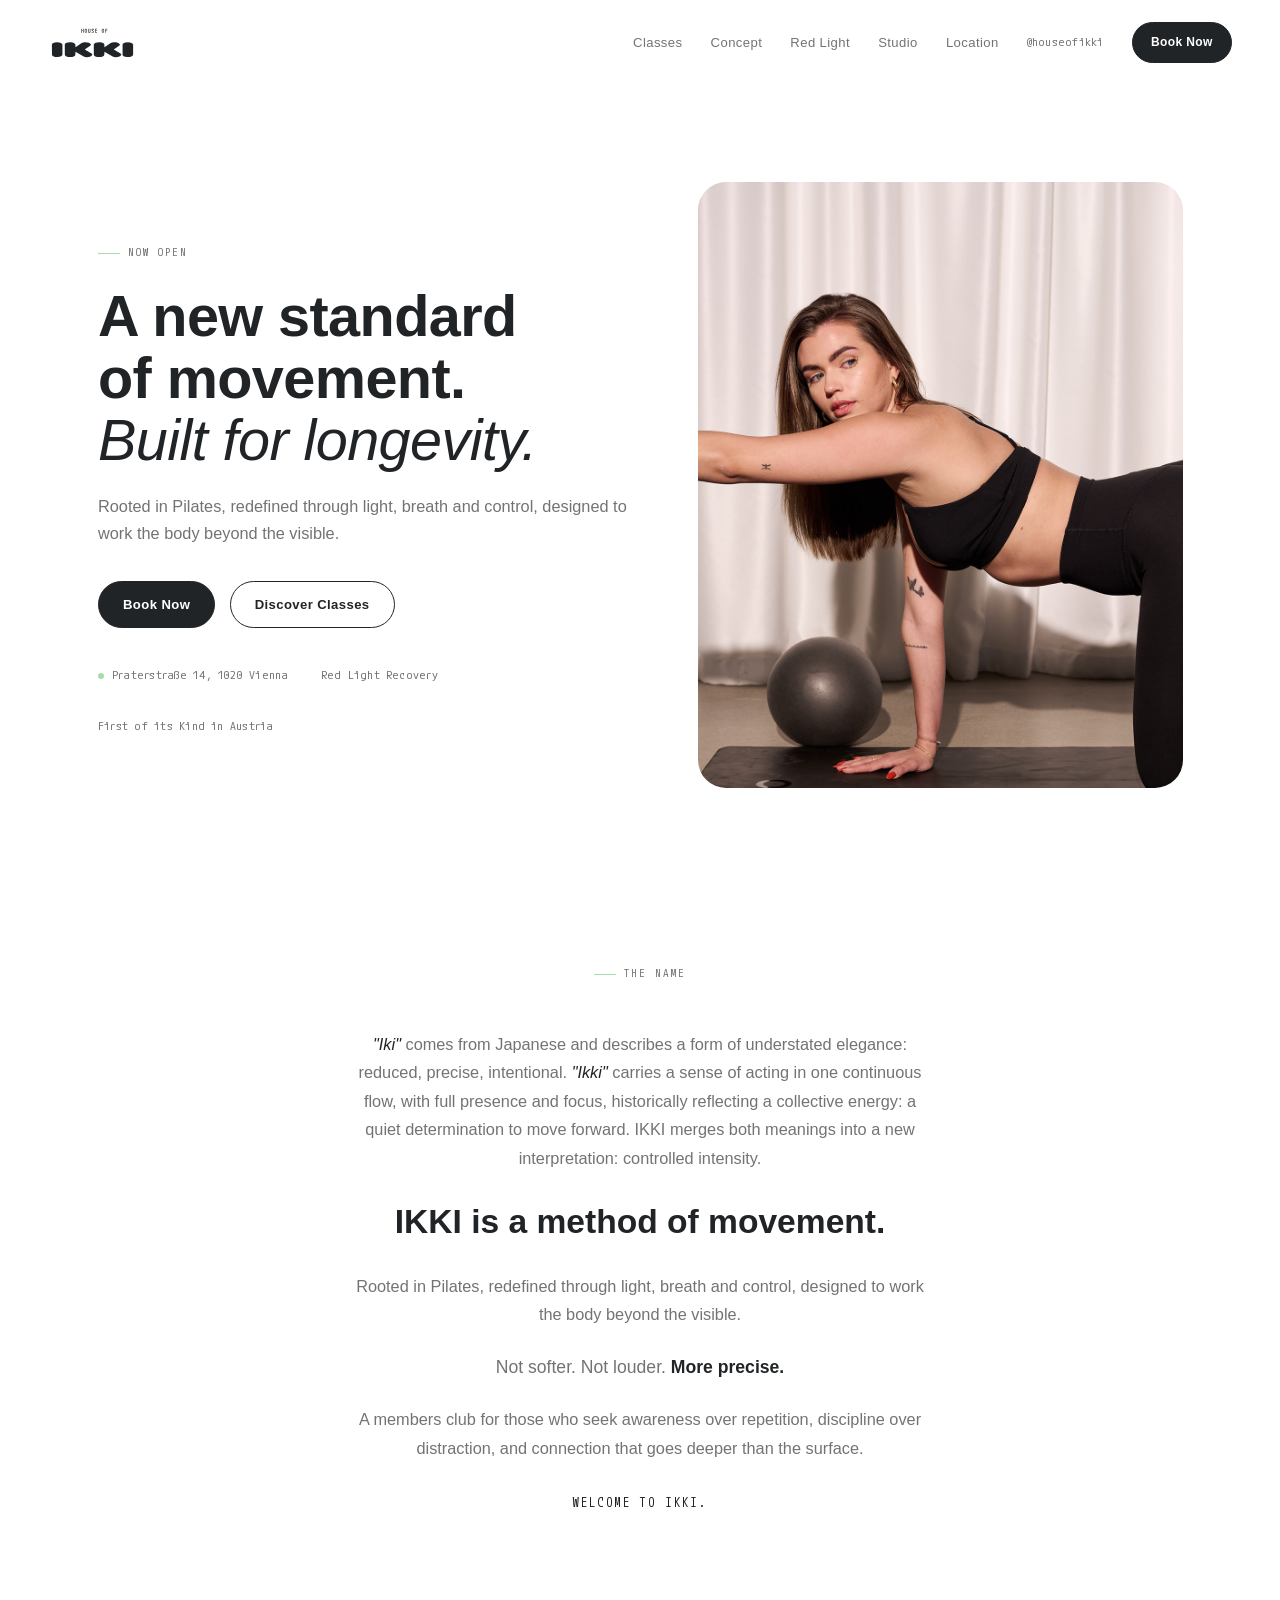
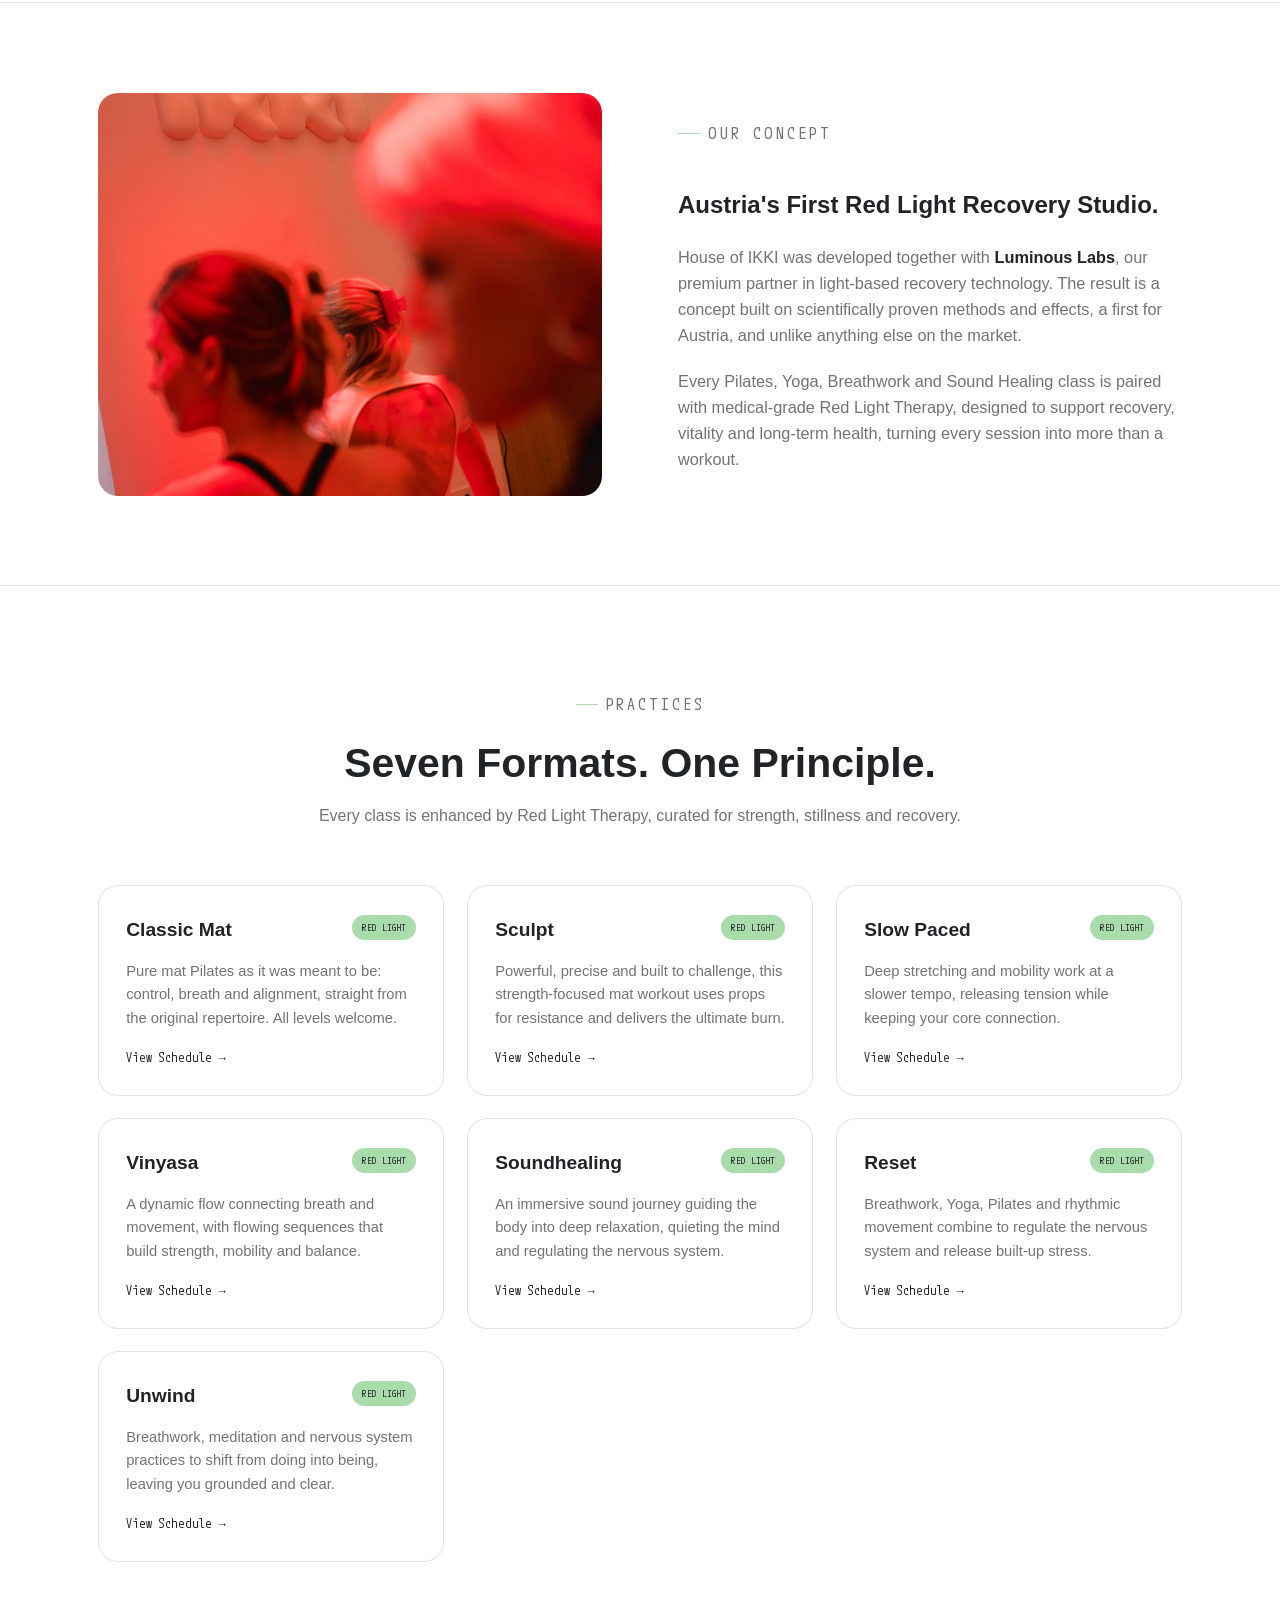
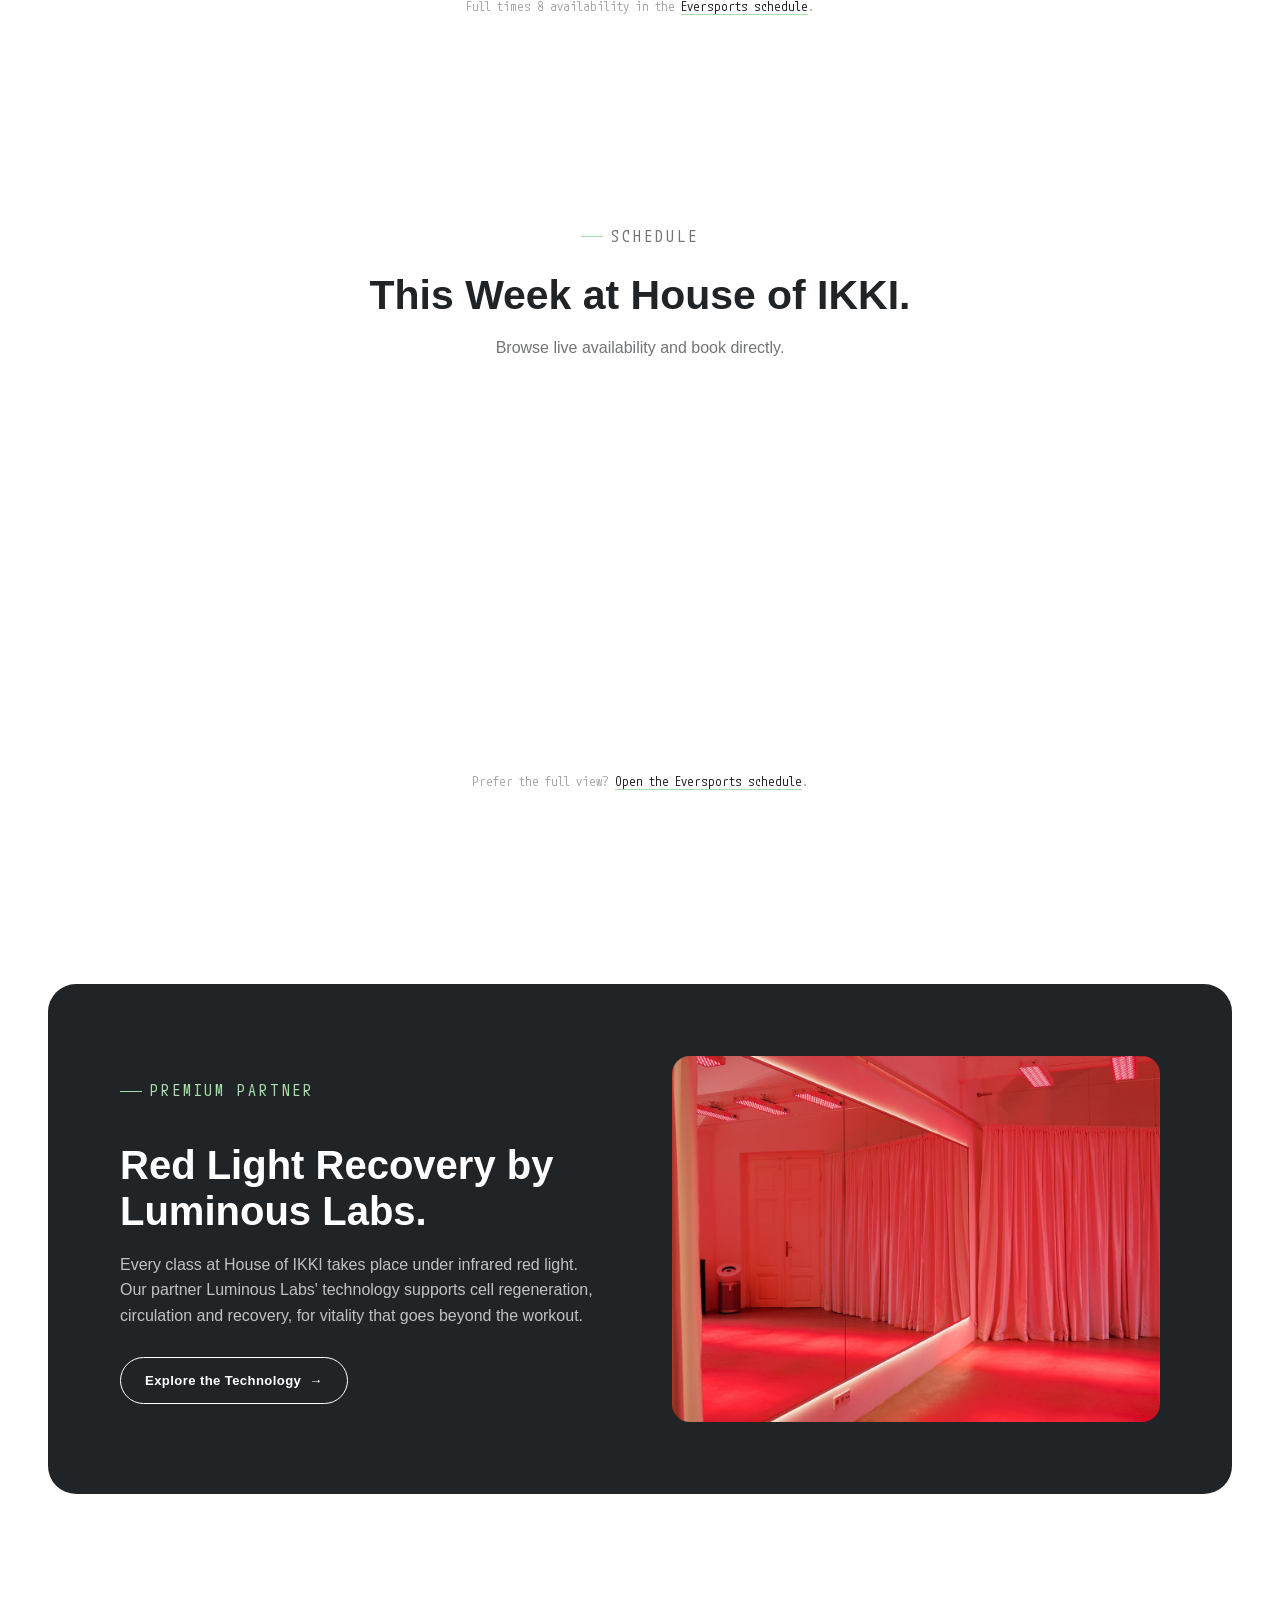
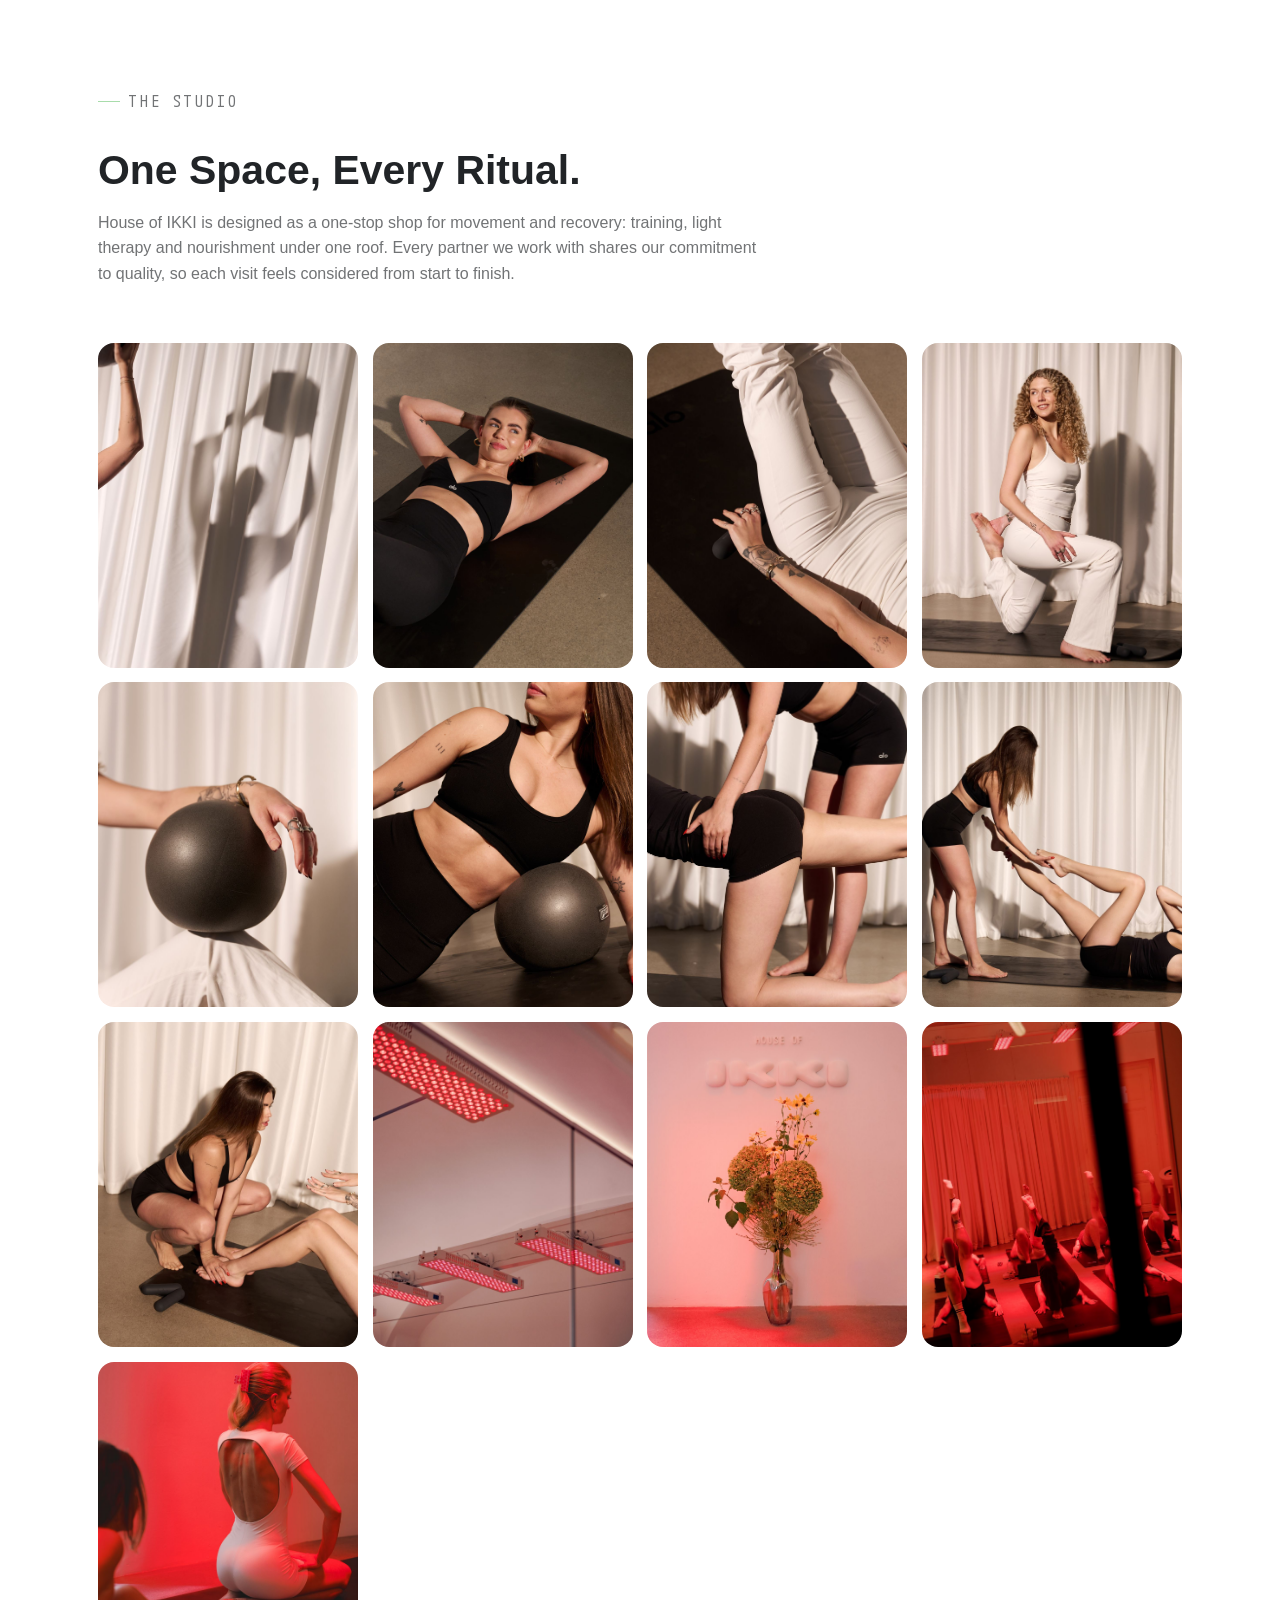
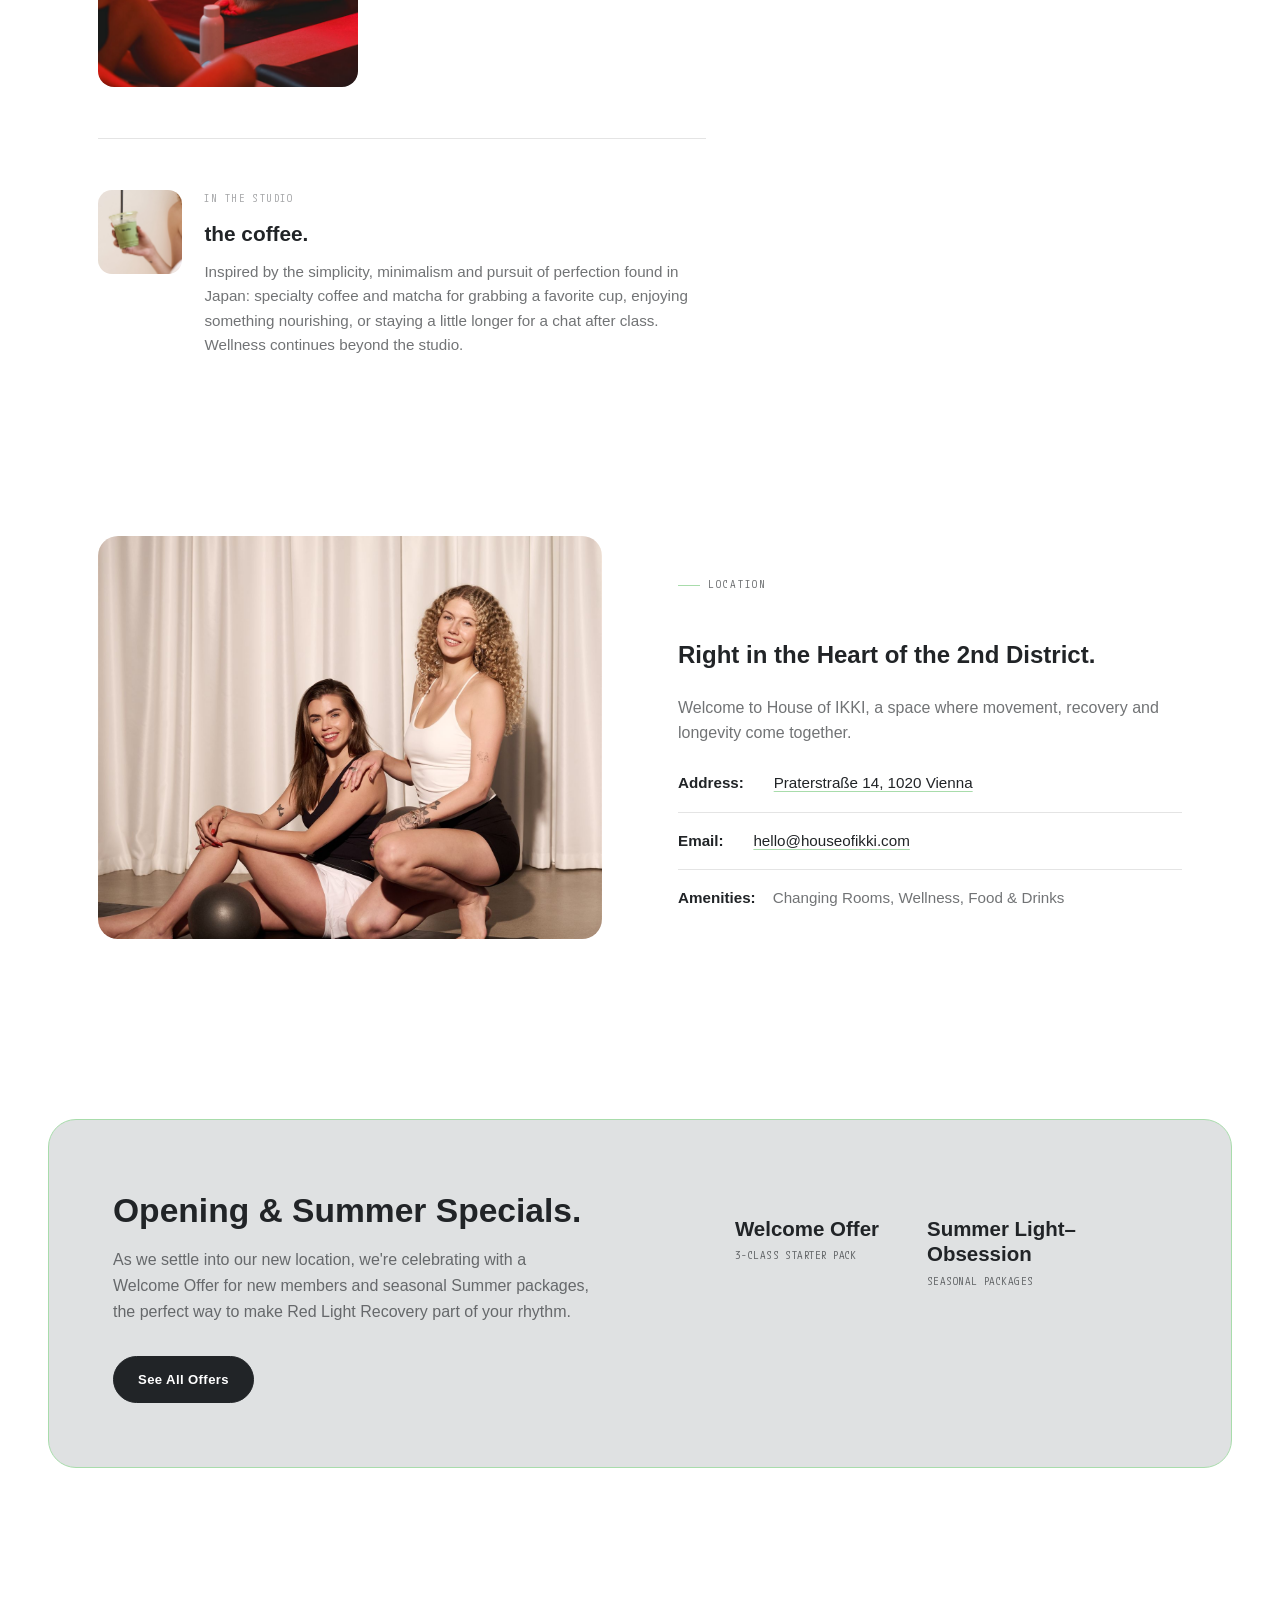
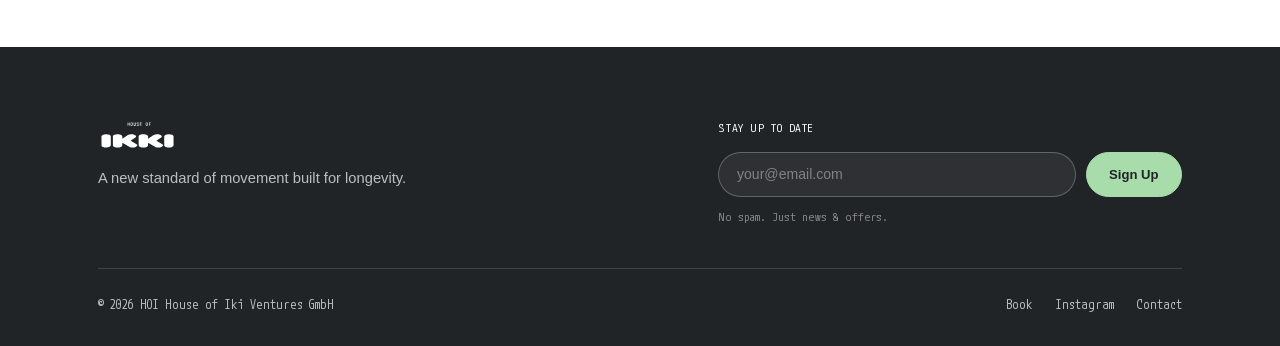
==== index.html @ eb8cd553 "Remove duplicate red light panel photo from Studio gallery Two ceiling shots (gallery-10/11) were ne" ====
<!DOCTYPE html>
<html lang="en">
<head>
  <meta charset="UTF-8" />
  <meta name="viewport" content="width=device-width, initial-scale=1.0" />
  <title>House of IKKI: Pilates, Yoga &amp; Red Light Recovery in Vienna</title>
  <link rel="icon" type="image/x-icon" href="favicon.ico" />
  <meta name="description" content="House of IKKI is Austria's first Red Light Recovery studio. Pilates, Yoga, Sound Healing and Breathwork, paired with Luminous Labs light therapy. Praterstraße 14, 1020 Vienna." />
  <meta property="og:title" content="House of IKKI" />
  <meta property="og:description" content="Pilates, Yoga &amp; Red Light Recovery in Praterstraße 14, 1020 Vienna." />
  <meta property="og:url" content="https://houseofikki.com" />

  <link rel="preconnect" href="https://fonts.googleapis.com" />
  <link rel="preconnect" href="https://fonts.gstatic.com" crossorigin />
  <link href="https://fonts.googleapis.com/css2?family=M+PLUS+1+Code:wght@400;500;600&display=swap" rel="stylesheet" />
  <link href="https://fonts.cdnfonts.com/css/aileron" rel="stylesheet" />

  <link rel="stylesheet" href="styles.css" />
  <script type="module" src="https://widget-static.eversports.io/loader.js" async defer></script>
</head>
<body>

  <header id="siteHeader">
    <a class="logo-block" href="#" aria-label="House of IKKI Home">
      <img src="img/logo-black.svg" alt="House of IKKI" class="logo-img" />
    </a>

    <nav class="main-nav">
      <div class="nav-links">
        <a href="#classes">Classes</a>
        <a href="#concept">Concept</a>
        <a href="#redlight">Red Light</a>
        <a href="#studio">Studio</a>
        <a href="#location">Location</a>
      </div>
      <a class="header-instagram" href="https://www.instagram.com/houseofikki?igsh=MXQ0MG1qejBoOW1pYQ==" target="_blank" rel="noopener noreferrer" aria-label="House of IKKI on Instagram">@houseofikki</a>
      <a class="btn btn-solid btn-sm" href="https://www.eversports.at/s/house-of-ikki" target="_blank" rel="noopener noreferrer">Book Now</a>
    </nav>

    <button class="nav-toggle" id="navToggle" aria-label="Open menu">
      <span></span><span></span><span></span>
    </button>
  </header>

  <main>

    <!-- ─── Hero ───────────────────────────────────────────── -->
    <section class="hero">
      <div class="hero-copy reveal">
        <p class="eyebrow">Now Open</p>
        <h1>A new standard<br />of movement.<br /><em>Built for longevity.</em></h1>
        <p class="hero-sub">
          Rooted in Pilates, redefined through light, breath and control,
          designed to work the body beyond the visible.
        </p>
        <div class="hero-ctas">
          <a class="btn btn-solid" href="https://www.eversports.at/s/house-of-ikki" target="_blank" rel="noopener noreferrer">Book Now</a>
          <a class="btn btn-outline" href="#classes">Discover Classes</a>
        </div>
        <div class="hero-meta">
          <div class="hero-meta-item">
            <span class="location-dot"></span>
            <a href="https://www.google.com/maps/dir/?api=1&destination=48.2132873535,16.3819255829" target="_blank" rel="noopener noreferrer">Praterstraße 14, 1020 Vienna</a>
          </div>
          <div class="hero-meta-item">Red Light Recovery</div>
          <div class="hero-meta-item">First of its Kind in Austria</div>
        </div>
      </div>
      <div class="hero-visual reveal">
        <img class="photo" src="img/studio/hero.jpg" alt="A member in a plank position with a Pilates ball at House of IKKI" loading="eager" />
      </div>
    </section>

    <!-- ─── Manifesto: The Name / Brand Statement ───────────── -->
    <section id="manifesto">
      <div class="wrap manifesto reveal">
        <p class="eyebrow" style="justify-content:center;display:flex;">The Name</p>
        <p class="manifesto-name">
          <em>"Iki"</em> comes from Japanese and describes a form of understated
          elegance: reduced, precise, intentional. <em>"Ikki"</em> carries a
          sense of acting in one continuous flow, with full presence and
          focus, historically reflecting a collective energy: a quiet
          determination to move forward. IKKI merges both meanings into a new
          interpretation: controlled intensity.
        </p>
        <p class="manifesto-statement">IKKI is a method of movement.</p>
        <p class="manifesto-name">
          Rooted in Pilates, redefined through light, breath and control,
          designed to work the body beyond the visible.
        </p>
        <p class="manifesto-line">Not softer. Not louder. <strong>More precise.</strong></p>
        <p class="manifesto-name">
          A members club for those who seek awareness over repetition,
          discipline over distraction, and connection that goes deeper than
          the surface.
        </p>
        <p class="manifesto-welcome">Welcome to IKKI.</p>
      </div>
    </section>

    <!-- ─── Concept: Luminous Labs Collaboration ────────────── -->
    <section class="about" id="concept">
      <div class="wrap about-grid">
        <div class="about-visual reveal">
          <img class="photo" src="img/studio/concept.jpg" alt="Members moving through the studio under red light, with the House of IKKI wordmark on the wall" loading="lazy" />
        </div>
        <div class="about-copy reveal">
          <p class="eyebrow">Our Concept</p>
          <h2>Austria's First Red Light Recovery Studio.</h2>
          <p>
            House of IKKI was developed together with <strong>Luminous Labs</strong>,
            our premium partner in light-based recovery technology. The result is a
            concept built on scientifically proven methods and effects, a first
            for Austria, and unlike anything else on the market.
          </p>
          <p>
            Every Pilates, Yoga, Breathwork and Sound Healing class is paired with
            medical-grade Red Light Therapy, designed to support recovery, vitality
            and long-term health, turning every session into more than a workout.
          </p>
        </div>
      </div>
    </section>

    <!-- ─── Classes ─────────────────────────────────────────── -->
    <section id="classes">
      <div class="wrap">
        <div class="section-head center reveal">
          <p class="eyebrow" style="justify-content:center;display:flex;">Practices</p>
          <h2>Seven Formats. One Principle.</h2>
          <p>Every class is enhanced by Red Light Therapy, curated for strength, stillness and recovery.</p>
        </div>

        <div class="classes-grid reveal-stagger">
          <article class="class-card reveal" style="--i:0">
            <div class="class-card-top">
              <h3>Classic Mat</h3>
              <span class="class-tag">Red Light</span>
            </div>
            <p>Pure mat Pilates as it was meant to be: control, breath and alignment, straight from the original repertoire. All levels welcome.</p>
            <a class="class-card-link" href="https://www.eversports.at/scl/house-of-ikki" target="_blank" rel="noopener noreferrer">View Schedule <span class="arrow">→</span></a>
          </article>

          <article class="class-card reveal" style="--i:1">
            <div class="class-card-top">
              <h3>Sculpt</h3>
              <span class="class-tag">Red Light</span>
            </div>
            <p>Powerful, precise and built to challenge, this strength-focused mat workout uses props for resistance and delivers the ultimate burn.</p>
            <a class="class-card-link" href="https://www.eversports.at/scl/house-of-ikki" target="_blank" rel="noopener noreferrer">View Schedule <span class="arrow">→</span></a>
          </article>

          <article class="class-card reveal" style="--i:2">
            <div class="class-card-top">
              <h3>Slow Paced</h3>
              <span class="class-tag">Red Light</span>
            </div>
            <p>Deep stretching and mobility work at a slower tempo, releasing tension while keeping your core connection.</p>
            <a class="class-card-link" href="https://www.eversports.at/scl/house-of-ikki" target="_blank" rel="noopener noreferrer">View Schedule <span class="arrow">→</span></a>
          </article>

          <article class="class-card reveal" style="--i:3">
            <div class="class-card-top">
              <h3>Vinyasa</h3>
              <span class="class-tag">Red Light</span>
            </div>
            <p>A dynamic flow connecting breath and movement, with flowing sequences that build strength, mobility and balance.</p>
            <a class="class-card-link" href="https://www.eversports.at/scl/house-of-ikki" target="_blank" rel="noopener noreferrer">View Schedule <span class="arrow">→</span></a>
          </article>

          <article class="class-card reveal" style="--i:4">
            <div class="class-card-top">
              <h3>Soundhealing</h3>
              <span class="class-tag">Red Light</span>
            </div>
            <p>An immersive sound journey guiding the body into deep relaxation, quieting the mind and regulating the nervous system.</p>
            <a class="class-card-link" href="https://www.eversports.at/scl/house-of-ikki" target="_blank" rel="noopener noreferrer">View Schedule <span class="arrow">→</span></a>
          </article>

          <article class="class-card reveal" style="--i:5">
            <div class="class-card-top">
              <h3>Reset</h3>
              <span class="class-tag">Red Light</span>
            </div>
            <p>Breathwork, Yoga, Pilates and rhythmic movement combine to regulate the nervous system and release built-up stress.</p>
            <a class="class-card-link" href="https://www.eversports.at/scl/house-of-ikki" target="_blank" rel="noopener noreferrer">View Schedule <span class="arrow">→</span></a>
          </article>

          <article class="class-card reveal" style="--i:6">
            <div class="class-card-top">
              <h3>Unwind</h3>
              <span class="class-tag">Red Light</span>
            </div>
            <p>Breathwork, meditation and nervous system practices to shift from doing into being, leaving you grounded and clear.</p>
            <a class="class-card-link" href="https://www.eversports.at/scl/house-of-ikki" target="_blank" rel="noopener noreferrer">View Schedule <span class="arrow">→</span></a>
          </article>
        </div>

        <p class="classes-footnote reveal">Full times &amp; availability in the <a href="https://www.eversports.at/scl/house-of-ikki" target="_blank" rel="noopener noreferrer">Eversports schedule</a>.</p>
      </div>
    </section>

    <!-- ─── Live Schedule (Eversports Widget) ────────────────── -->
    <section id="schedule">
      <div class="wrap">
        <div class="section-head center reveal">
          <p class="eyebrow" style="justify-content:center;display:flex;">Schedule</p>
          <h2>This Week at House of IKKI.</h2>
          <p>Browse live availability and book directly.</p>
        </div>

        <div class="schedule-widget reveal">
          <div data-eversports-widget-id="91cf0702-65c0-4cde-a60b-4f2a184351df"></div>
        </div>
        <p class="classes-footnote reveal">Prefer the full view? <a href="https://www.eversports.at/scl/house-of-ikki" target="_blank" rel="noopener noreferrer">Open the Eversports schedule</a>.</p>
      </div>
    </section>

    <!-- ─── Premium Partner: Luminous Labs ───────────────────── -->
    <section id="redlight">
      <div class="redlight reveal">
        <div>
          <p class="eyebrow">Premium Partner</p>
          <h2>Red Light Recovery by Luminous Labs.</h2>
          <p>
            Every class at House of IKKI takes place under infrared red light. Our
            partner Luminous Labs' technology supports cell regeneration, circulation
            and recovery, for vitality that goes beyond the workout.
          </p>
          <a class="btn btn-outline" href="https://www.luminouslabs.health/de/technology" target="_blank" rel="noopener noreferrer">Explore the Technology <span class="arrow">→</span></a>
        </div>
        <div class="redlight-visual">
          <img class="photo" src="img/studio/redlight.jpg" alt="The studio room bathed in red light, with red light panels on the ceiling and a mirrored wall" loading="lazy" />
        </div>
      </div>
    </section>

    <!-- ─── Studio ─────────────────────────────────────────────── -->
    <section id="studio">
      <div class="wrap">
        <div class="section-head reveal">
          <p class="eyebrow">The Studio</p>
          <h2>One Space, Every Ritual.</h2>
          <p>
            House of IKKI is designed as a one-stop shop for movement and recovery:
            training, light therapy and nourishment under one roof. Every partner we
            work with shares our commitment to quality, so each visit feels
            considered from start to finish.
          </p>
        </div>
        <div class="gallery-grid reveal-stagger">
          <img class="photo reveal" style="--i:0" src="img/studio/gallery-01.jpg" alt="Soft light and shadow study against a curtain at House of IKKI" />
          <img class="photo reveal" style="--i:1" src="img/studio/gallery-02.jpg" alt="A member mid-exercise on a mat at House of IKKI" />
          <img class="photo reveal" style="--i:2" src="img/studio/gallery-03.jpg" alt="Detail shot of a mobility roller and legs on a mat" />
          <img class="photo reveal" style="--i:3" src="img/studio/gallery-04.jpg" alt="A member stretching on a mat at House of IKKI" />
          <img class="photo reveal" style="--i:4" src="img/studio/gallery-05.jpg" alt="Detail shot of a hand resting on a Pilates ball" />
          <img class="photo reveal" style="--i:5" src="img/studio/gallery-06.jpg" alt="Close detail of a member with a Pilates ball" />
          <img class="photo reveal" style="--i:6" src="img/studio/gallery-07.jpg" alt="Two members together in a Pilates pose at House of IKKI" />
          <img class="photo reveal" style="--i:7" src="img/studio/gallery-08.jpg" alt="Two members assisting each other with a stretch" />
          <img class="photo reveal" style="--i:8" src="img/studio/gallery-09.jpg" alt="A member assisting a stretch on the mat" />
          <img class="photo reveal" style="--i:9" src="img/studio/gallery-10.jpg" alt="Red light therapy panels on the studio ceiling" />
          <img class="photo reveal" style="--i:10" src="img/studio/gallery-12.jpg" alt="The House of IKKI wordmark on the studio wall, lit in red" />
          <img class="photo reveal" style="--i:11" src="img/studio/gallery-13.jpg" alt="A class in session under red light, seen through a studio window" />
          <img class="photo reveal" style="--i:12" src="img/studio/gallery-14.jpg" alt="A member kneeling under red light at House of IKKI" />
        </div>

        <div class="partner-note reveal">
          <img class="partner-note-img" src="img/coffee/thumb.jpg" alt="A hand holding a matcha from the coffee." loading="lazy" />
          <div>
            <span class="partner-note-tag">In the Studio</span>
            <h3>the coffee.</h3>
            <p>
              Inspired by the simplicity, minimalism and pursuit of perfection found
              in Japan: specialty coffee and matcha for grabbing a favorite cup,
              enjoying something nourishing, or staying a little longer for a chat
              after class. Wellness continues beyond the studio.
            </p>
          </div>
        </div>
      </div>
    </section>

    <!-- ─── Location ────────────────────────────────────────── -->
    <section id="location">
      <div class="wrap location">
        <div class="location-visual reveal">
          <img class="photo" src="img/studio/location.jpg" alt="Two members sitting together and smiling at House of IKKI" loading="lazy" />
        </div>
        <div class="reveal">
          <p class="eyebrow">Location</p>
          <h2>Right in the Heart of the 2nd District.</h2>
          <p class="location-intro">
            Welcome to House of IKKI, a space where movement, recovery and
            longevity come together.
          </p>
          <ul class="location-list">
            <li><strong>Address:</strong>&nbsp;<a href="https://www.google.com/maps/dir/?api=1&destination=48.2132873535,16.3819255829" target="_blank" rel="noopener noreferrer">Praterstraße 14, 1020 Vienna</a></li>
            <li><strong>Email:</strong>&nbsp;<a href="mailto:hello@houseofikki.com">hello@houseofikki.com</a></li>
            <li><strong>Amenities:</strong>&nbsp;Changing Rooms, Wellness, Food &amp; Drinks</li>
          </ul>
        </div>
      </div>
    </section>

    <!-- ─── Opening & Summer Offers ───────────────────────────── -->
    <section>
      <div class="pricing reveal">
        <div class="pricing-copy">
          <h2>Opening &amp; Summer Specials.</h2>
          <p>As we settle into our new location, we're celebrating with a Welcome Offer for new members and seasonal Summer packages, the perfect way to make Red Light Recovery part of your rhythm.</p>
        </div>
        <div class="pricing-figures">
          <div class="pricing-figure">
            <span class="amount">Welcome Offer</span>
            <span class="label">3-Class Starter Pack</span>
          </div>
          <div class="pricing-figure">
            <span class="amount">Summer Light–Obsession</span>
            <span class="label">Seasonal Packages</span>
          </div>
        </div>
        <a class="btn btn-solid" href="https://www.eversports.at/s/house-of-ikki" target="_blank" rel="noopener noreferrer">See All Offers</a>
      </div>
    </section>

  </main>

  <footer>
    <div class="wrap">
      <div class="footer-top">
        <div>
          <img src="img/logo-white.svg" alt="House of IKKI" class="footer-logo-img" />
          <p>A new standard of movement built for longevity.</p>
        </div>
        <div>
          <span class="newsletter-label">Stay Up to Date</span>
          <form
            id="sib-form"
            method="POST"
            action="https://74b36a61.sibforms.com/serve/[base64]"
            data-type="subscription"
            novalidate
          >
            <div class="notify-row">
              <input
                class="notify-input"
                type="email"
                name="EMAIL"
                id="EMAIL"
                placeholder="your@email.com"
                autocomplete="email"
                required
              />
              <button class="notify-btn" type="submit" id="notifyBtn">Sign Up</button>
            </div>
            <input type="hidden" name="locale" value="en" />
            <input type="hidden" name="html_type" value="simple" />
          </form>
          <span class="notify-note" id="notifyNote">No spam. Just news &amp; offers.</span>
          <span class="notify-success" id="notifySuccess">&#10003;&nbsp;&nbsp;Thanks, you're on the list.</span>
          <span class="notify-error" id="notifyError">Something went wrong. Please try again.</span>
        </div>
      </div>

      <div class="footer-bottom">
        <span>&copy; 2026 HOI House of Iki Ventures GmbH</span>
        <nav class="footer-links">
          <a href="https://www.eversports.at/s/house-of-ikki" target="_blank" rel="noopener noreferrer">Book</a>
          <a href="https://www.instagram.com/houseofikki?igsh=MXQ0MG1qejBoOW1pYQ==" target="_blank" rel="noopener noreferrer">Instagram</a>
          <a href="mailto:hello@houseofikki.com">Contact</a>
        </nav>
      </div>
    </div>
  </footer>

  <script src="script.js"></script>
</body>
</html>
---- styles.css ----
/* ─── House of IKKI — Design Tokens (per Mini Styleguide) ───────
   Farben: Carbon Black #212427, White #FFFFFF, Grau hell #DFE1E2,
   Grau dunkel #9EA3A8, Celadon #A8DCAB (Akzent, sparsam), Umbra
   #635147 (nur in Bildwelt/Atmosphäre, nie im UI).
   Typografie: Aileron (Fließtext/Headlines), M PLUS 1 Code (Labels/
   Akzente/technische Angaben). Logo nur in Carbon Black, Weiß, Grau.
──────────────────────────────────────────────────────────────── */
:root {
  --carbon: #212427;
  --carbon-soft: rgba(33, 36, 39, 0.64);
  --carbon-faint: rgba(33, 36, 39, 0.4);
  --line: rgba(33, 36, 39, 0.12);
  --white: #ffffff;
  --grey-light: #dfe1e2;
  --grey-dark: #9ea3a8;
  --celadon: #a8dcab;
  --umbra: #635147;

  --sans: 'Aileron', -apple-system, BlinkMacSystemFont, 'Segoe UI', sans-serif;
  --mono: 'M PLUS 1 Code', 'SFMono-Regular', Consolas, monospace;

  --ease: cubic-bezier(0.16, 1, 0.3, 1);
  --container: 1180px;
}

* { box-sizing: border-box; }

body {
  margin: 0;
  background: var(--white);
  color: var(--carbon);
  font-family: var(--sans);
  font-weight: 400;
  font-size: 16px;
  line-height: 1.6;
  -webkit-font-smoothing: antialiased;
}

img { max-width: 100%; display: block; }
a { color: inherit; text-decoration: none; }

.wrap {
  max-width: var(--container);
  margin: 0 auto;
  padding: 0 clamp(1.25rem, 4vw, 3rem);
}

/* ─── Reveal-on-scroll ───────────────────────────────────────── */
.reveal {
  opacity: 0;
  transform: translateY(28px);
  transition: opacity 1s var(--ease), transform 1s var(--ease);
  will-change: opacity, transform;
}
.reveal.is-visible {
  opacity: 1;
  transform: translateY(0);
}
.reveal-stagger.is-visible > * {
  transition-delay: calc(var(--i, 0) * 90ms);
}

@media (prefers-reduced-motion: reduce) {
  .reveal { opacity: 1; transform: none; transition: none; }
}

/* ─── Header ─────────────────────────────────────────────────── */
header {
  position: sticky;
  top: 0;
  z-index: 40;
  display: flex;
  align-items: center;
  justify-content: space-between;
  padding: 1.4rem clamp(1.25rem, 4vw, 3rem);
  background: rgba(255, 255, 255, 0.86);
  backdrop-filter: blur(10px);
  -webkit-backdrop-filter: blur(10px);
  border-bottom: 1px solid transparent;
  transition: border-color 0.4s var(--ease), background 0.4s var(--ease);
}
header.scrolled {
  border-bottom-color: var(--line);
}

/* Logo: offizielle Vektor-Wortmarke aus Logo Files.zip, nur in
   Carbon Black / Weiß / Grau (nie Celadon/Umbra) laut Styleguide. */
.logo-block { display: flex; }
.logo-img { height: 36px; width: auto; display: block; }

.main-nav {
  display: flex;
  align-items: center;
  gap: clamp(1.1rem, 2.2vw, 2.2rem);
}
.nav-links a {
  font-size: 0.82rem;
  letter-spacing: 0.03em;
  color: var(--carbon-soft);
  transition: color 0.25s var(--ease);
}
.nav-links a:hover { color: var(--carbon); }

.nav-links { display: flex; gap: clamp(1.1rem, 2.2vw, 2rem); }

.btn {
  display: inline-flex;
  align-items: center;
  justify-content: center;
  gap: 0.5rem;
  padding: 0.75rem 1.5rem;
  border-radius: 999px;
  font-family: var(--sans);
  font-weight: 600;
  font-size: 0.82rem;
  letter-spacing: 0.03em;
  border: 1px solid var(--carbon);
  transition: background 0.3s var(--ease), color 0.3s var(--ease), transform 0.3s var(--ease), border-color 0.3s var(--ease), filter 0.3s var(--ease);
  white-space: nowrap;
}
.btn-solid {
  background: var(--carbon);
  color: var(--white);
}
.btn-solid:hover { background: var(--celadon); border-color: var(--celadon); color: var(--carbon); transform: translateY(-1px); }
.btn-outline {
  background: transparent;
  color: var(--carbon);
}
.btn-outline:hover { background: var(--carbon); color: var(--white); transform: translateY(-1px); }
.btn-sm { padding: 0.6rem 1.15rem; font-size: 0.75rem; }

.header-instagram {
  font-family: var(--mono);
  font-size: 0.72rem;
  letter-spacing: 0.02em;
  color: var(--carbon-soft);
}
.header-instagram:hover { color: var(--carbon); }

.nav-toggle {
  display: none;
  background: none;
  border: none;
  cursor: pointer;
  padding: 0.4rem;
}
.nav-toggle span {
  display: block;
  width: 22px;
  height: 1.5px;
  background: var(--carbon);
  margin: 5px 0;
  transition: transform 0.3s var(--ease), opacity 0.3s var(--ease);
}

/* ─── Hero ───────────────────────────────────────────────────── */
.hero {
  display: grid;
  grid-template-columns: 1.05fr 0.95fr;
  align-items: center;
  gap: clamp(2rem, 5vw, 4rem);
  padding: clamp(3rem, 8vw, 6rem) clamp(1.25rem, 4vw, 3rem) clamp(3rem, 6vw, 5rem);
  max-width: var(--container);
  margin: 0 auto;
}

/* Eyebrow / label text = M PLUS 1 Code, per Styleguide für
   "Labels, Hervorhebungen und technische Angaben". */
.eyebrow {
  display: inline-flex;
  align-items: center;
  gap: 0.5rem;
  font-family: var(--mono);
  font-size: 0.7rem;
  letter-spacing: 0.18em;
  text-transform: uppercase;
  color: var(--carbon-soft);
  margin-bottom: 1.4rem;
}
.eyebrow::before {
  content: '';
  width: 22px;
  height: 1px;
  background: var(--celadon);
}

.hero h1 {
  font-family: var(--sans);
  font-weight: 600;
  font-size: clamp(2.3rem, 4.6vw, 3.6rem);
  line-height: 1.08;
  letter-spacing: -0.01em;
  margin: 0 0 1.4rem;
}
.hero h1 em { font-style: italic; font-weight: 400; color: var(--carbon); }

.hero-sub {
  font-size: 1.02rem;
  color: var(--carbon-soft);
  max-width: 34rem;
  margin: 0 0 2.2rem;
}

.hero-ctas {
  display: flex;
  flex-wrap: wrap;
  gap: 0.9rem;
  margin-bottom: 2.4rem;
}

.hero-meta {
  display: flex;
  gap: clamp(1.2rem, 3vw, 2rem);
  flex-wrap: wrap;
}
.hero-meta-item {
  display: flex;
  align-items: center;
  gap: 0.5rem;
  font-family: var(--mono);
  font-size: 0.74rem;
  letter-spacing: 0.02em;
  color: var(--carbon-soft);
}
.hero-meta-item a { color: var(--carbon-soft); transition: color 0.25s var(--ease); }
.hero-meta-item a:hover { color: var(--carbon); }
.location-dot {
  width: 6px;
  height: 6px;
  border-radius: 50%;
  background: var(--celadon);
  flex-shrink: 0;
}

.hero-visual {
  position: relative;
  border-radius: 28px;
  overflow: hidden;
  aspect-ratio: 4 / 5;
}

/* ─── Real photos ─────────────────────────────────────────────── */
.photo {
  width: 100%;
  height: 100%;
  object-fit: cover;
  display: block;
}

/* ─── Placeholder image blocks ───────────────────────────────── */
/* Umbra ist laut Styleguide "nur in Bildwelt / Atmosphäre, nicht im
   UI" — genau dafür sind diese Bildplatzhalter da. */
.ph {
  position: relative;
  width: 100%;
  height: 100%;
  background: linear-gradient(155deg, var(--umbra) 0%, var(--grey-dark) 55%, var(--grey-light) 100%);
  display: flex;
  align-items: flex-end;
  overflow: hidden;
}
.ph::before {
  content: '';
  position: absolute;
  inset: 0;
  background:
    repeating-linear-gradient(45deg, rgba(255,255,255,0.05) 0 2px, transparent 2px 14px);
}
.ph-label {
  position: relative;
  margin: 1.1rem;
  padding: 0.45rem 0.85rem;
  border-radius: 999px;
  background: rgba(255, 255, 255, 0.88);
  font-family: var(--mono);
  color: var(--carbon-soft);
  font-size: 0.66rem;
  letter-spacing: 0.05em;
  text-transform: uppercase;
}

/* ─── Section shell ──────────────────────────────────────────── */
section { padding: clamp(3.5rem, 7vw, 6.5rem) 0; }
.section-head {
  max-width: 42rem;
  margin: 0 0 clamp(2.2rem, 5vw, 3.5rem);
}
.section-head.center { margin-left: auto; margin-right: auto; text-align: center; }
.section-head h2 {
  font-family: var(--sans);
  font-weight: 600;
  font-size: clamp(1.8rem, 3.2vw, 2.6rem);
  line-height: 1.15;
  margin: 0.6rem 0 0.9rem;
}
.section-head p {
  color: var(--carbon-soft);
  font-size: 1rem;
}

/* ─── Über uns ───────────────────────────────────────────────── */
.about {
  background: var(--white);
  border-top: 1px solid var(--line);
  border-bottom: 1px solid var(--line);
}
.about-grid {
  display: grid;
  grid-template-columns: 1fr 1fr;
  gap: clamp(2rem, 6vw, 5rem);
  align-items: center;
}
.about-copy p {
  font-size: 1.02rem;
  color: var(--carbon-soft);
  margin: 0 0 1.2rem;
}
.about-copy p:last-child { margin-bottom: 0; }
.about-copy strong { font-weight: 600; color: var(--carbon); }
.about-visual { border-radius: 20px; overflow: hidden; aspect-ratio: 5 / 4; }

/* ─── Kursangebot ────────────────────────────────────────────── */
.classes-grid {
  display: grid;
  grid-template-columns: repeat(auto-fit, minmax(260px, 1fr));
  gap: 1.4rem;
}
.class-card {
  background: var(--white);
  border: 1px solid var(--line);
  border-radius: 20px;
  padding: 1.8rem 1.7rem 1.7rem;
  display: flex;
  flex-direction: column;
  gap: 0.9rem;
  transition: transform 0.4s var(--ease), box-shadow 0.4s var(--ease), border-color 0.4s var(--ease);
}
.class-card:hover {
  transform: translateY(-4px);
  border-color: var(--celadon);
  box-shadow: 0 18px 38px -22px rgba(33, 36, 39, 0.28);
}
.class-card-top {
  display: flex;
  align-items: flex-start;
  justify-content: space-between;
  gap: 1rem;
}
.class-card h3 {
  font-family: var(--sans);
  font-size: 1.2rem;
  font-weight: 600;
  margin: 0;
}
.class-tag {
  flex-shrink: 0;
  font-family: var(--mono);
  font-size: 0.6rem;
  letter-spacing: 0.04em;
  text-transform: uppercase;
  color: var(--carbon);
  background: var(--celadon);
  padding: 0.3rem 0.6rem;
  border-radius: 999px;
  white-space: nowrap;
}
.class-card p {
  margin: 0;
  color: var(--carbon-soft);
  font-size: 0.92rem;
  flex-grow: 1;
}
.class-card-link {
  font-family: var(--mono);
  font-size: 0.76rem;
  display: inline-flex;
  align-items: center;
  gap: 0.4rem;
  color: var(--carbon);
  margin-top: 0.2rem;
}
.class-card-link .arrow { transition: transform 0.3s var(--ease); }
.class-card:hover .class-card-link .arrow { transform: translateX(4px); }

.classes-footnote {
  margin-top: 2.2rem;
  font-family: var(--mono);
  font-size: 0.78rem;
  color: var(--carbon-faint);
  text-align: center;
}
.classes-footnote a { color: var(--carbon); text-decoration: underline; text-decoration-color: var(--celadon); text-underline-offset: 3px; }

/* ─── Schedule (Eversports widget) ───────────────────────────── */
.schedule-widget {
  min-height: 20rem;
  border-radius: 20px;
  overflow: hidden;
}

/* ─── Rotlicht / Luminous Labs ───────────────────────────────── */
.redlight {
  background: var(--carbon);
  color: var(--white);
  border-radius: 28px;
  margin: 0 clamp(1.25rem, 4vw, 3rem);
  padding: clamp(2.6rem, 6vw, 4.5rem);
  display: grid;
  grid-template-columns: 1fr 1fr;
  gap: clamp(2rem, 5vw, 4rem);
  align-items: center;
}
.redlight .eyebrow { color: var(--celadon); }
.redlight .eyebrow::before { background: var(--celadon); }
.redlight h2 {
  font-family: var(--sans);
  font-weight: 600;
  font-size: clamp(1.8rem, 3.2vw, 2.5rem);
  line-height: 1.15;
  margin: 0.6rem 0 1.1rem;
}
.redlight p {
  color: rgba(255, 255, 255, 0.72);
  font-size: 1rem;
  margin: 0 0 1.8rem;
  max-width: 32rem;
}
.redlight .btn-outline {
  border-color: var(--white);
  color: var(--white);
}
.redlight .btn-outline:hover { background: var(--celadon); border-color: var(--celadon); color: var(--carbon); }
.redlight-visual {
  border-radius: 18px;
  overflow: hidden;
  aspect-ratio: 4 / 3;
}
.redlight-visual .ph {
  /* Rotlicht-Bildwelt: warmer Ton, ergänzt um Umbra als atmosphärische Basis */
  background: linear-gradient(155deg, #d67a5c 0%, var(--umbra) 55%, var(--carbon) 100%);
}
.redlight-visual .ph-label {
  background: rgba(33, 36, 39, 0.5);
  color: var(--white);
}

/* ─── Galerie ─────────────────────────────────────────────────── */
.gallery-grid {
  display: grid;
  grid-template-columns: repeat(auto-fill, minmax(220px, 1fr));
  gap: 0.9rem;
}
.gallery-grid .ph, .gallery-grid .photo {
  border-radius: 16px;
  aspect-ratio: 4 / 5;
  height: auto;
}

.partner-note {
  margin-top: clamp(2.2rem, 5vw, 3.2rem);
  padding-top: clamp(2.2rem, 5vw, 3.2rem);
  border-top: 1px solid var(--line);
  max-width: 38rem;
  display: flex;
  gap: 1.4rem;
  align-items: flex-start;
}
.partner-note-img {
  width: 84px;
  height: 84px;
  border-radius: 14px;
  object-fit: cover;
  flex-shrink: 0;
}
.partner-note-tag {
  display: block;
  font-family: var(--mono);
  font-size: 0.68rem;
  letter-spacing: 0.14em;
  text-transform: uppercase;
  color: var(--carbon-faint);
  margin-bottom: 0.6rem;
}
.partner-note h3 {
  font-family: var(--sans);
  font-weight: 700;
  font-size: 1.3rem;
  margin: 0 0 0.6rem;
}
.partner-note p { margin: 0; color: var(--carbon-soft); font-size: 0.95rem; }

/* ─── Manifesto ──────────────────────────────────────────────── */
.manifesto {
  max-width: 42rem;
  margin: 0 auto;
  text-align: center;
  display: flex;
  flex-direction: column;
  align-items: center;
  gap: 1.5rem;
}
.manifesto-name {
  font-size: 1.02rem;
  line-height: 1.75;
  color: var(--carbon-soft);
  margin: 0;
}
.manifesto-name em { font-style: italic; color: var(--carbon); }
.manifesto-statement {
  font-family: var(--sans);
  font-weight: 600;
  font-size: clamp(1.5rem, 3vw, 2.1rem);
  line-height: 1.25;
  color: var(--carbon);
  margin: 0.3rem 0;
}
.manifesto-line {
  font-size: 1.1rem;
  color: var(--carbon-soft);
  margin: 0;
}
.manifesto-line strong { color: var(--carbon); font-weight: 600; }
.manifesto-welcome {
  font-family: var(--mono);
  font-size: 0.78rem;
  letter-spacing: 0.16em;
  text-transform: uppercase;
  color: var(--carbon);
  margin: 0.4rem 0 0;
}
/* ─── Preise ──────────────────────────────────────────────────── */
/* Celadon ist laut Styleguide "sparsam" einzusetzen — daher hier als
   Rahmen/Akzent statt als volle Fläche, Basis bleibt Grau hell. */
.pricing {
  background: var(--grey-light);
  border: 1px solid var(--celadon);
  border-radius: 28px;
  margin: 0 clamp(1.25rem, 4vw, 3rem);
  padding: clamp(2.6rem, 6vw, 4rem);
  display: flex;
  flex-wrap: wrap;
  align-items: center;
  justify-content: space-between;
  gap: 2rem;
}
.pricing-copy h2 {
  font-family: var(--sans);
  font-weight: 600;
  font-size: clamp(1.6rem, 2.8vw, 2.1rem);
  margin: 0 0 0.6rem;
}
.pricing-copy p { margin: 0; color: var(--carbon-soft); max-width: 30rem; }
.pricing-figures {
  display: flex;
  gap: clamp(1.6rem, 4vw, 3rem);
  flex-wrap: wrap;
}
.pricing-figure { text-align: left; max-width: 15rem; }
.pricing-figure .amount {
  font-family: var(--sans);
  font-weight: 600;
  font-size: clamp(1.1rem, 1.6vw, 1.3rem);
  line-height: 1.25;
  display: block;
}
.pricing-figure .label {
  font-family: var(--mono);
  font-size: 0.7rem;
  letter-spacing: 0.04em;
  text-transform: uppercase;
  color: var(--carbon-soft);
}
.pricing .btn-solid { flex-shrink: 0; }

/* ─── Standort ────────────────────────────────────────────────── */
.location {
  display: grid;
  grid-template-columns: 1fr 1fr;
  gap: clamp(2rem, 6vw, 5rem);
  align-items: center;
}
.location-visual { border-radius: 20px; overflow: hidden; aspect-ratio: 5 / 4; }
.location-intro { color: var(--carbon-soft); font-size: 1rem; margin: 0.9rem 0 0; max-width: 32rem; }
.location-intro strong { color: var(--carbon); font-weight: 600; }
.location-list { list-style: none; margin: 1.6rem 0 0; padding: 0; display: flex; flex-direction: column; gap: 1rem; }
.location-list li {
  display: flex;
  align-items: center;
  gap: 0.8rem;
  font-size: 0.95rem;
  color: var(--carbon-soft);
  padding-bottom: 1rem;
  border-bottom: 1px solid var(--line);
}
.location-list li:last-child { border-bottom: none; padding-bottom: 0; }
.location-list strong { color: var(--carbon); font-weight: 600; }
.location-list a { color: var(--carbon); text-decoration: underline; text-decoration-color: var(--celadon); text-underline-offset: 3px; }

/* ─── Footer / Newsletter ────────────────────────────────────── */
footer {
  background: var(--carbon);
  color: rgba(255, 255, 255, 0.7);
  padding: clamp(3rem, 6vw, 4.5rem) 0 2rem;
  margin-top: clamp(3.5rem, 7vw, 6.5rem);
}
.footer-top {
  display: grid;
  grid-template-columns: 1.2fr 1fr;
  gap: clamp(2rem, 6vw, 4rem);
  padding-bottom: 2.6rem;
  border-bottom: 1px solid rgba(255, 255, 255, 0.14);
}
.footer-logo-img {
  height: 32px;
  width: auto;
  margin: 0 0 1rem;
}
.footer-top p {
  max-width: 26rem;
  font-size: 0.92rem;
  margin: 0;
}
.newsletter-label {
  display: block;
  font-family: var(--mono);
  font-size: 0.72rem;
  letter-spacing: 0.05em;
  text-transform: uppercase;
  color: var(--white);
  margin-bottom: 0.9rem;
}
.notify-row { display: flex; gap: 0.6rem; }
.notify-input {
  flex: 1;
  padding: 0.85rem 1.1rem;
  border-radius: 999px;
  border: 1px solid rgba(255, 255, 255, 0.25);
  background: rgba(255, 255, 255, 0.06);
  color: var(--white);
  font-family: var(--sans);
  font-size: 0.88rem;
  outline: none;
  transition: border-color 0.3s var(--ease);
}
.notify-input::placeholder { color: rgba(255, 255, 255, 0.4); }
.notify-input:focus { border-color: var(--celadon); }
.notify-btn {
  padding: 0.85rem 1.4rem;
  border-radius: 999px;
  border: 1px solid var(--celadon);
  background: var(--celadon);
  color: var(--carbon);
  font-family: var(--sans);
  font-weight: 600;
  font-size: 0.82rem;
  cursor: pointer;
  transition: background 0.3s var(--ease), transform 0.3s var(--ease);
  white-space: nowrap;
}
.notify-btn:hover { background: var(--white); border-color: var(--white); transform: translateY(-1px); }
.notify-btn:disabled { opacity: 0.6; cursor: default; }
.notify-note, .notify-success, .notify-error {
  display: block;
  margin-top: 0.7rem;
  font-family: var(--mono);
  font-size: 0.72rem;
  color: rgba(255, 255, 255, 0.45);
}
.notify-success, .notify-error { display: none; }
.notify-success { color: var(--celadon); }
.notify-error { color: #e39a8a; }

.footer-bottom {
  display: flex;
  flex-wrap: wrap;
  align-items: center;
  justify-content: space-between;
  gap: 1rem;
  padding-top: 1.6rem;
  font-family: var(--mono);
  font-size: 0.76rem;
}
.footer-links { display: flex; gap: 1.4rem; flex-wrap: wrap; }
.footer-links a:hover { color: var(--white); }

/* ─── Responsive ─────────────────────────────────────────────── */
@media (max-width: 900px) {
  .main-nav { position: relative; }
  .main-nav .nav-links {
    display: flex;
    flex-direction: column;
    align-items: flex-start;
    gap: 1rem;
    position: absolute;
    top: calc(100% + 1rem);
    right: 0;
    background: var(--white);
    border: 1px solid var(--line);
    border-radius: 16px;
    padding: 1.4rem 1.6rem;
    box-shadow: 0 18px 38px -22px rgba(33, 36, 39, 0.35);
    opacity: 0;
    visibility: hidden;
    transform: translateY(-8px);
    transition: opacity 0.25s var(--ease), transform 0.25s var(--ease), visibility 0.25s;
  }
  .main-nav.nav-open .nav-links {
    opacity: 1;
    visibility: visible;
    transform: translateY(0);
  }
  .header-instagram { display: none; }
  .nav-toggle { display: block; }
  .hero { grid-template-columns: 1fr; }
  .hero-visual { order: -1; aspect-ratio: 16 / 11; }
  .about-grid { grid-template-columns: 1fr; }
  .about-visual { order: -1; }
  .redlight { grid-template-columns: 1fr; }
  .redlight-visual { order: -1; }
  .location { grid-template-columns: 1fr; }
  .location-visual { order: -1; }
  .footer-top { grid-template-columns: 1fr; }
  .gallery-grid { grid-template-columns: repeat(2, 1fr); }
  .pricing { flex-direction: column; align-items: flex-start; }
}

@media (max-width: 560px) {
  .notify-row { flex-direction: column; }
  .hero-meta { gap: 1.4rem; }
}
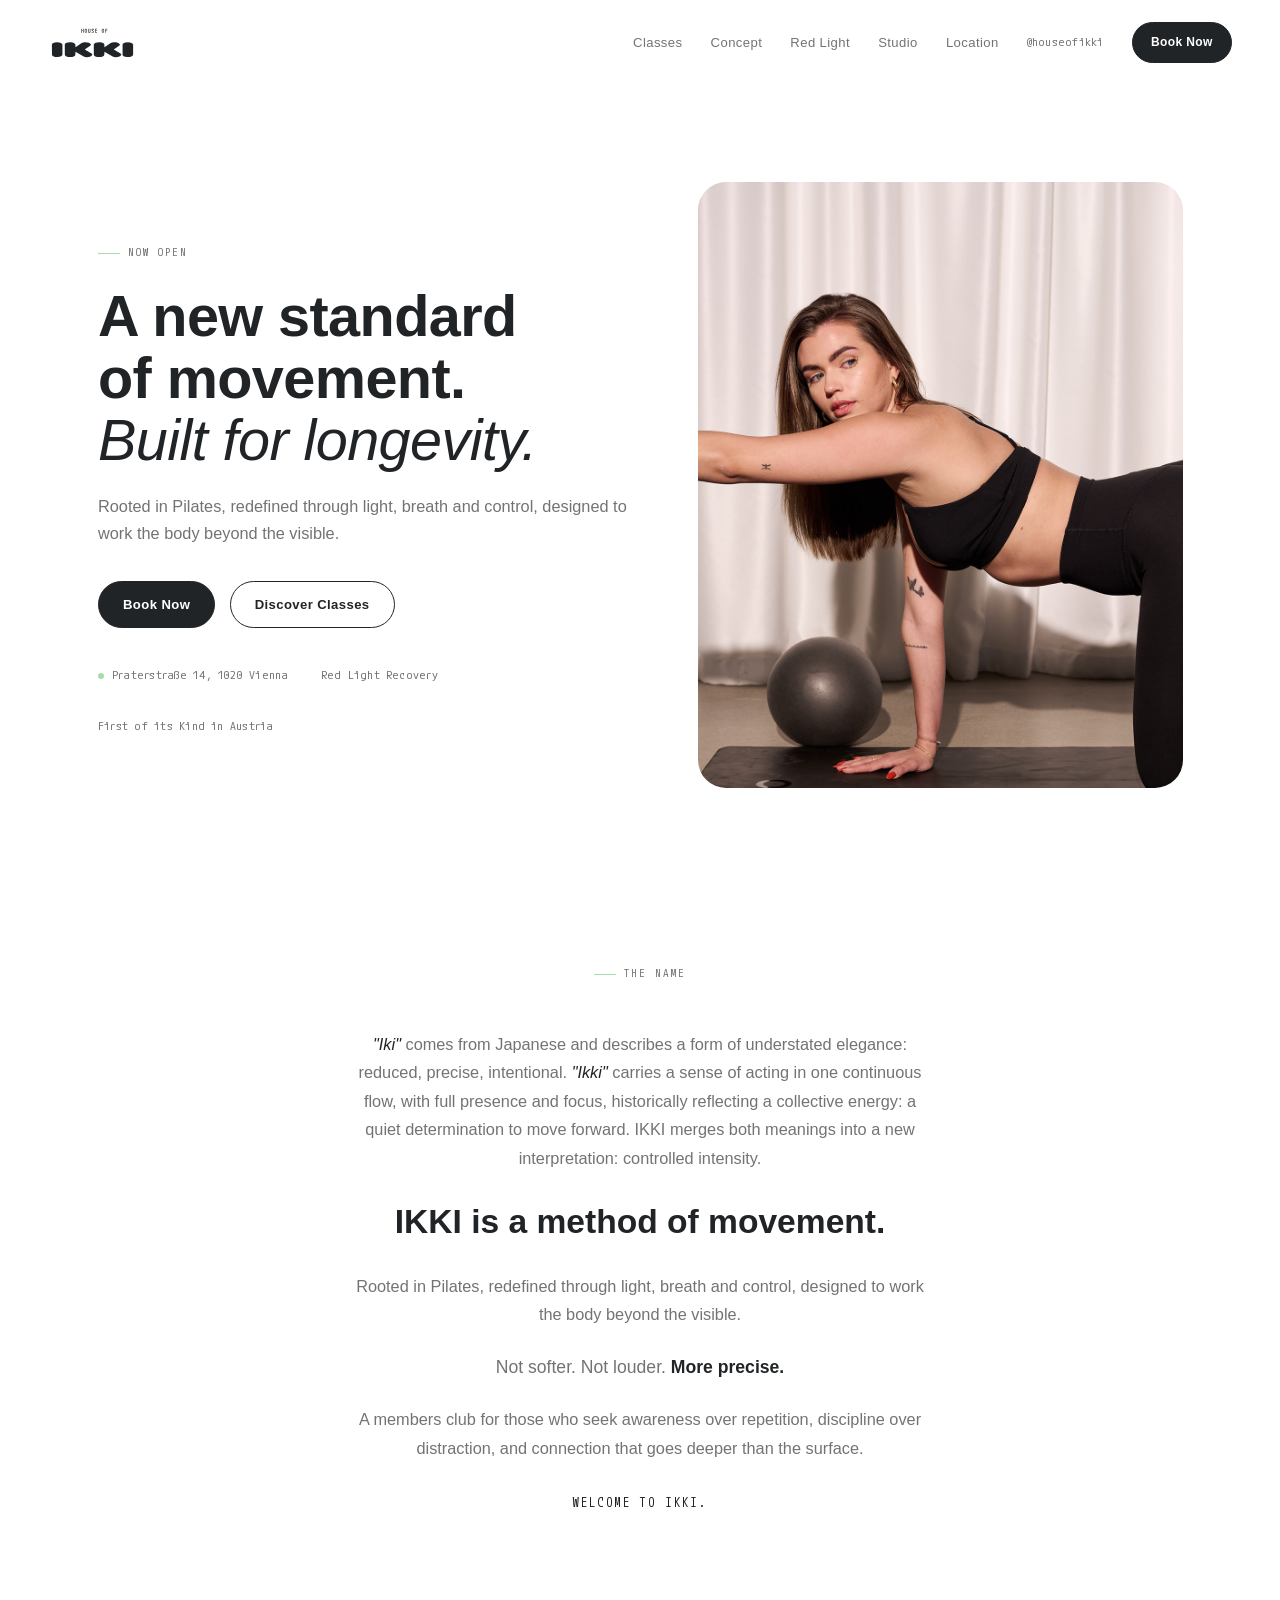
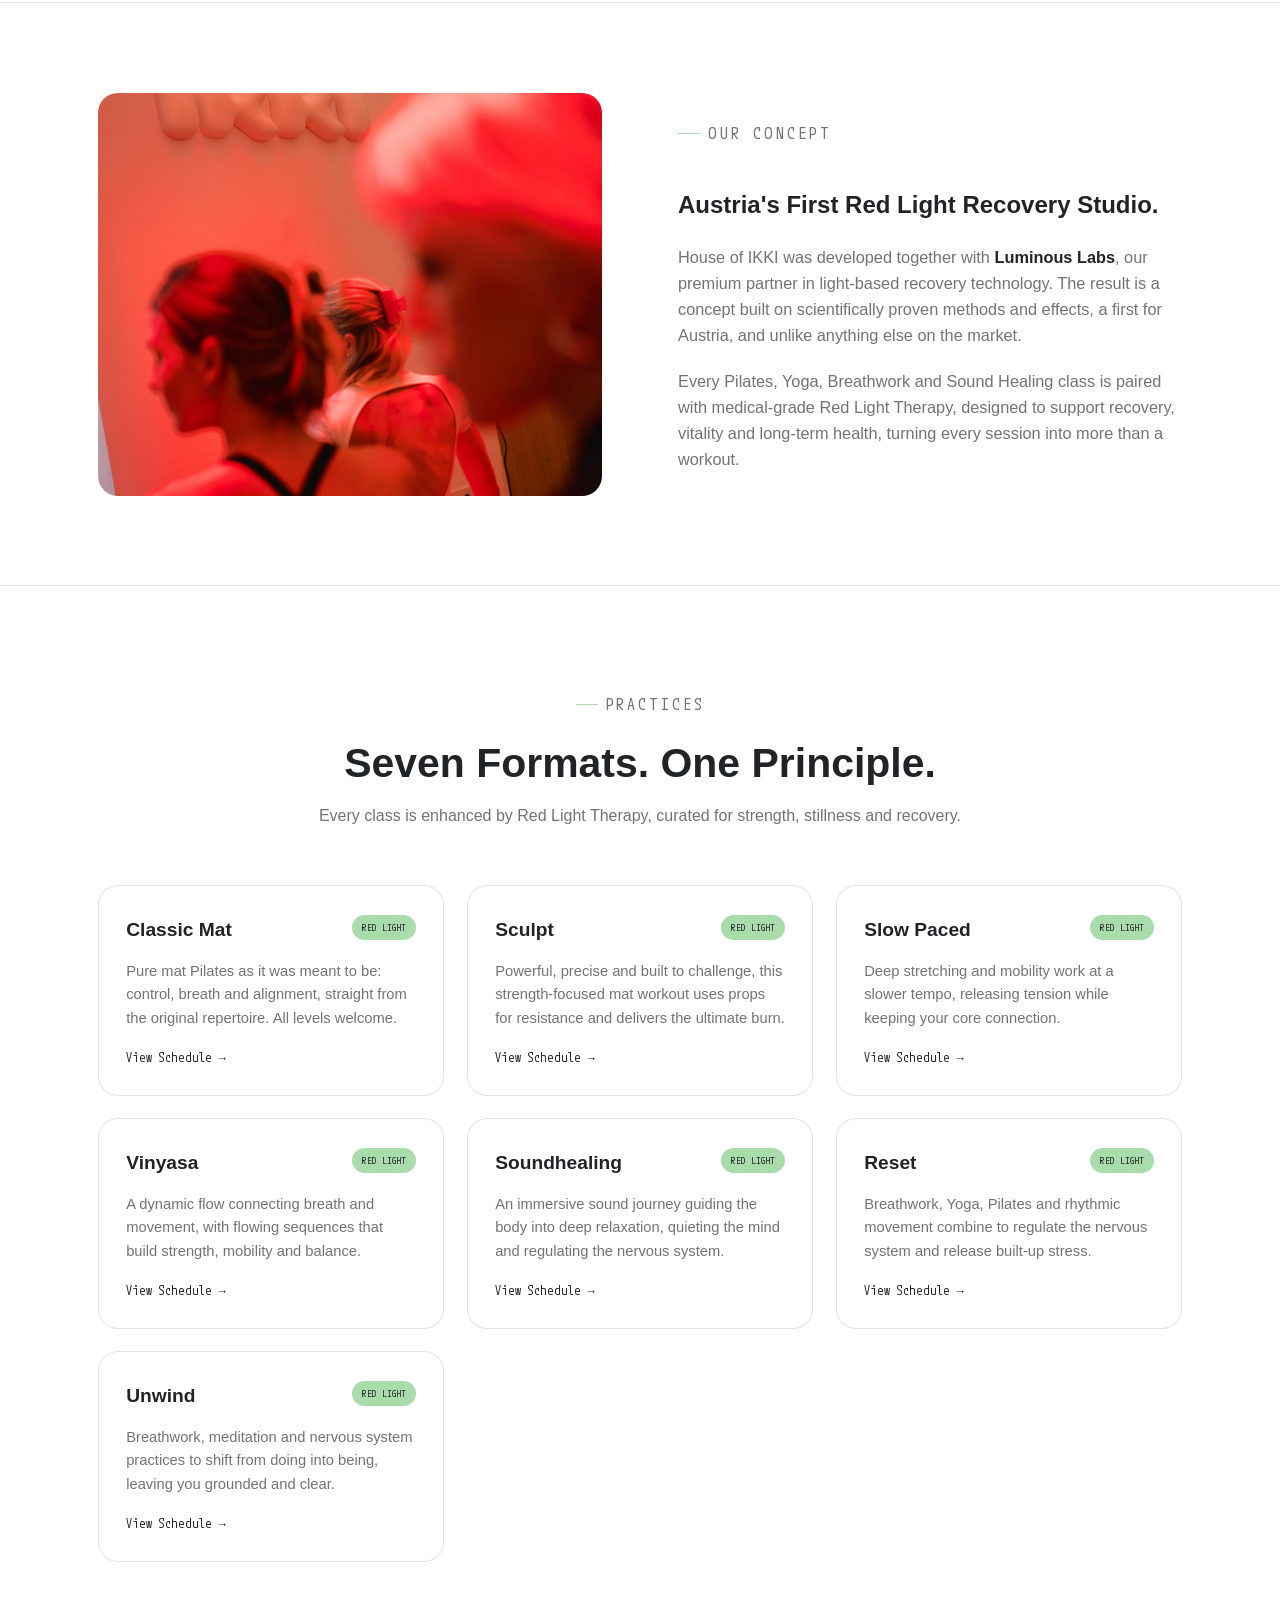
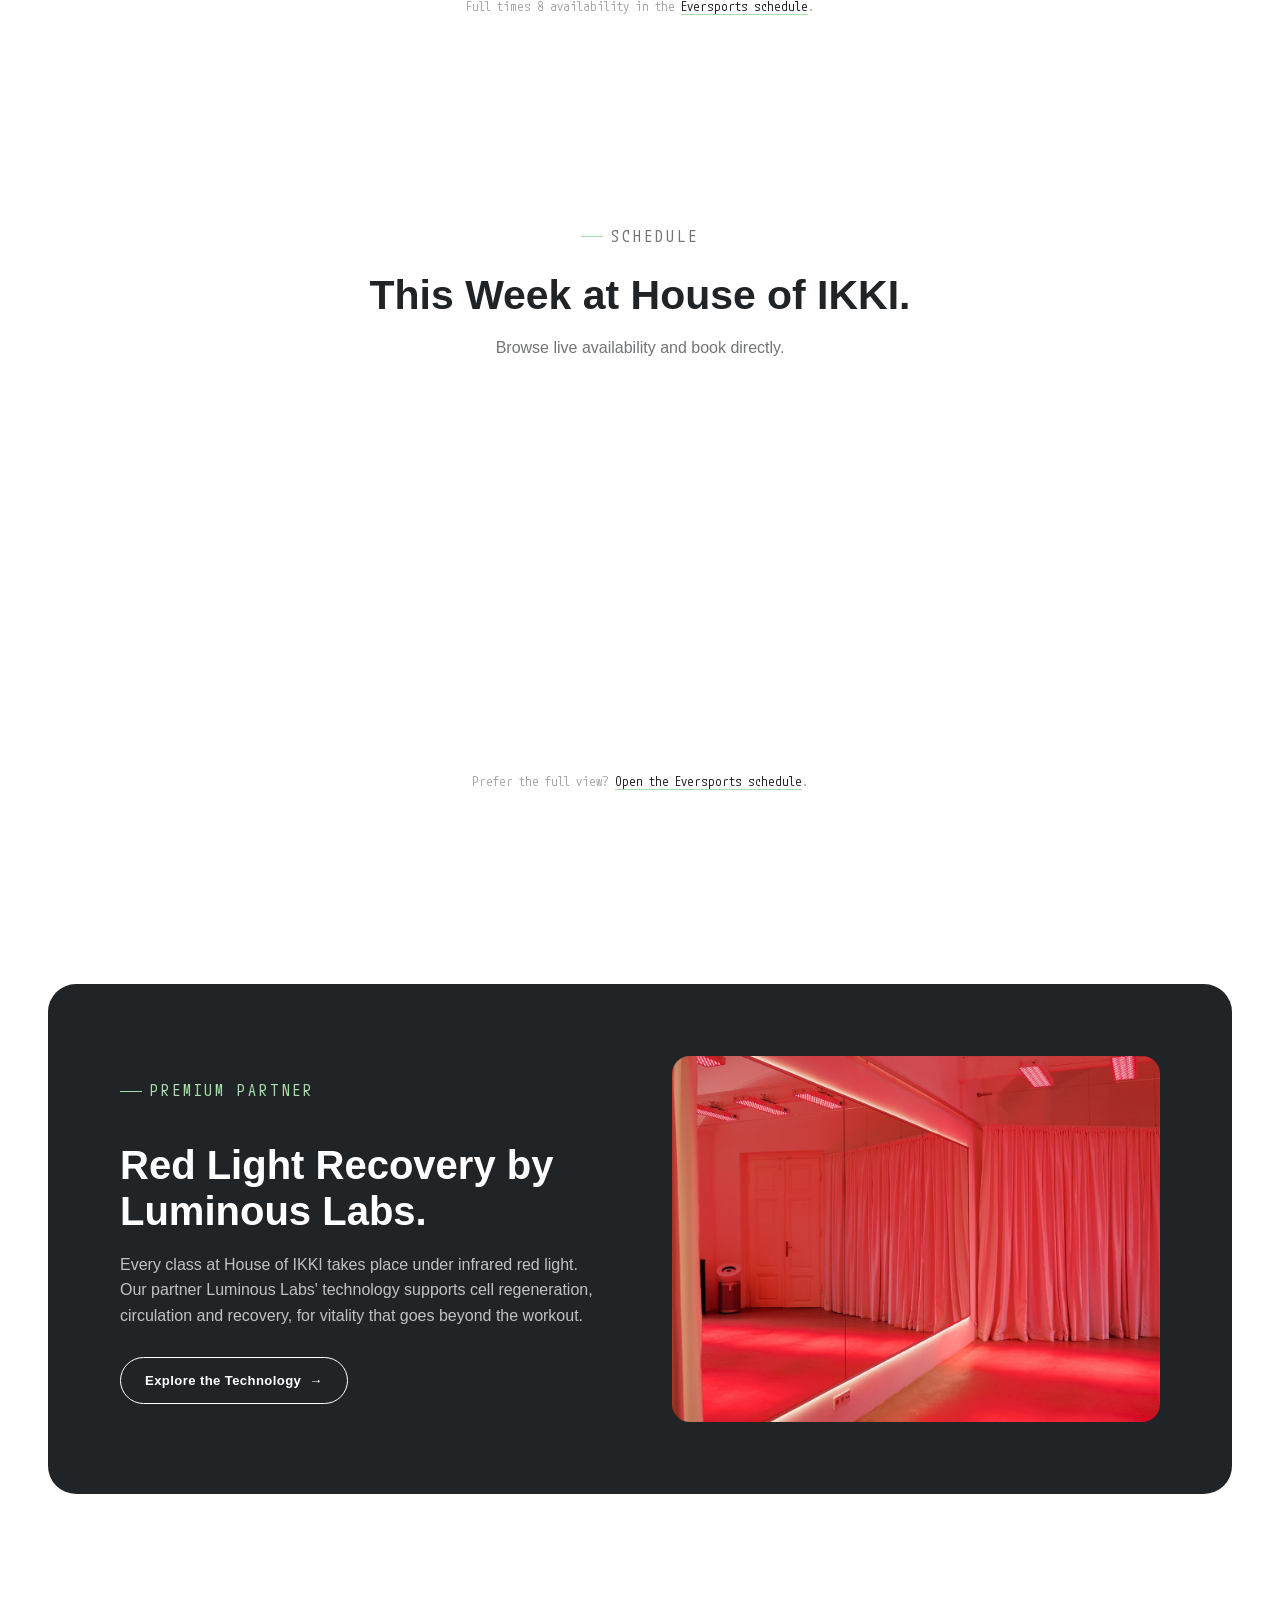
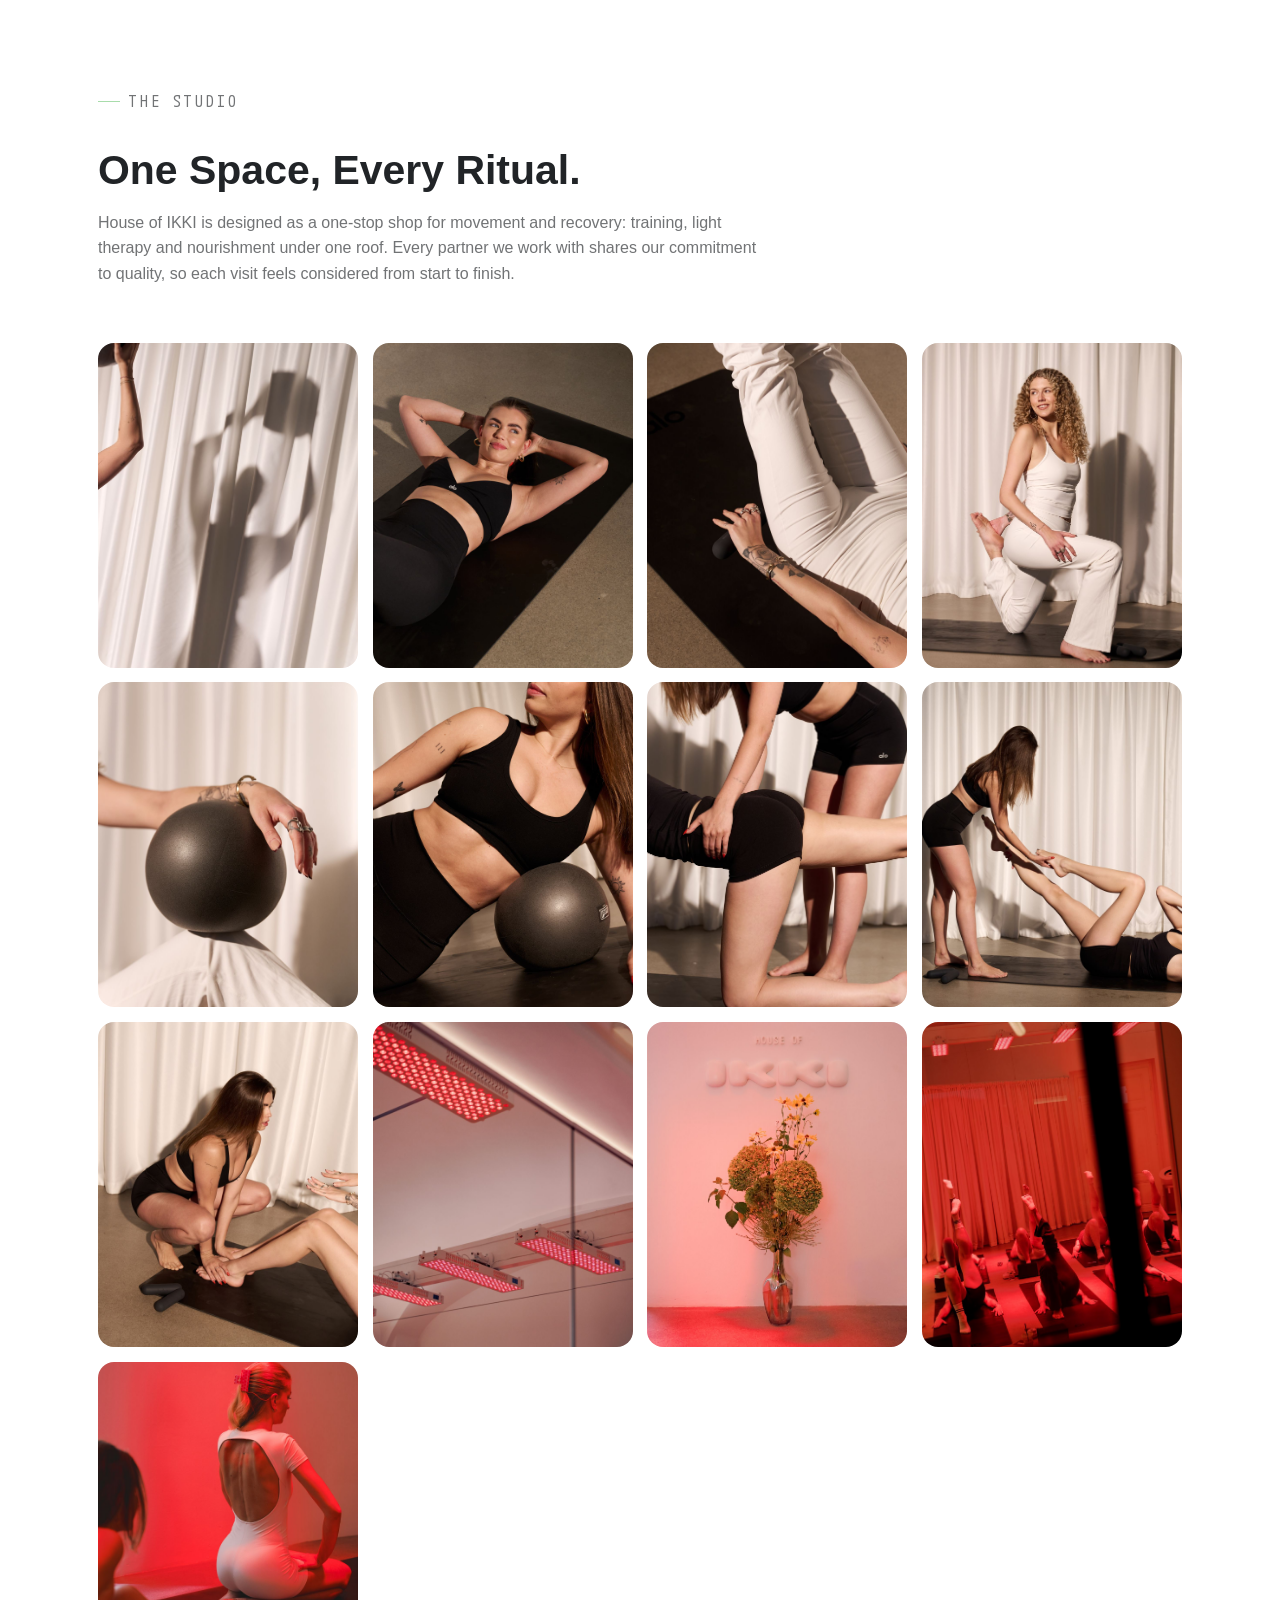
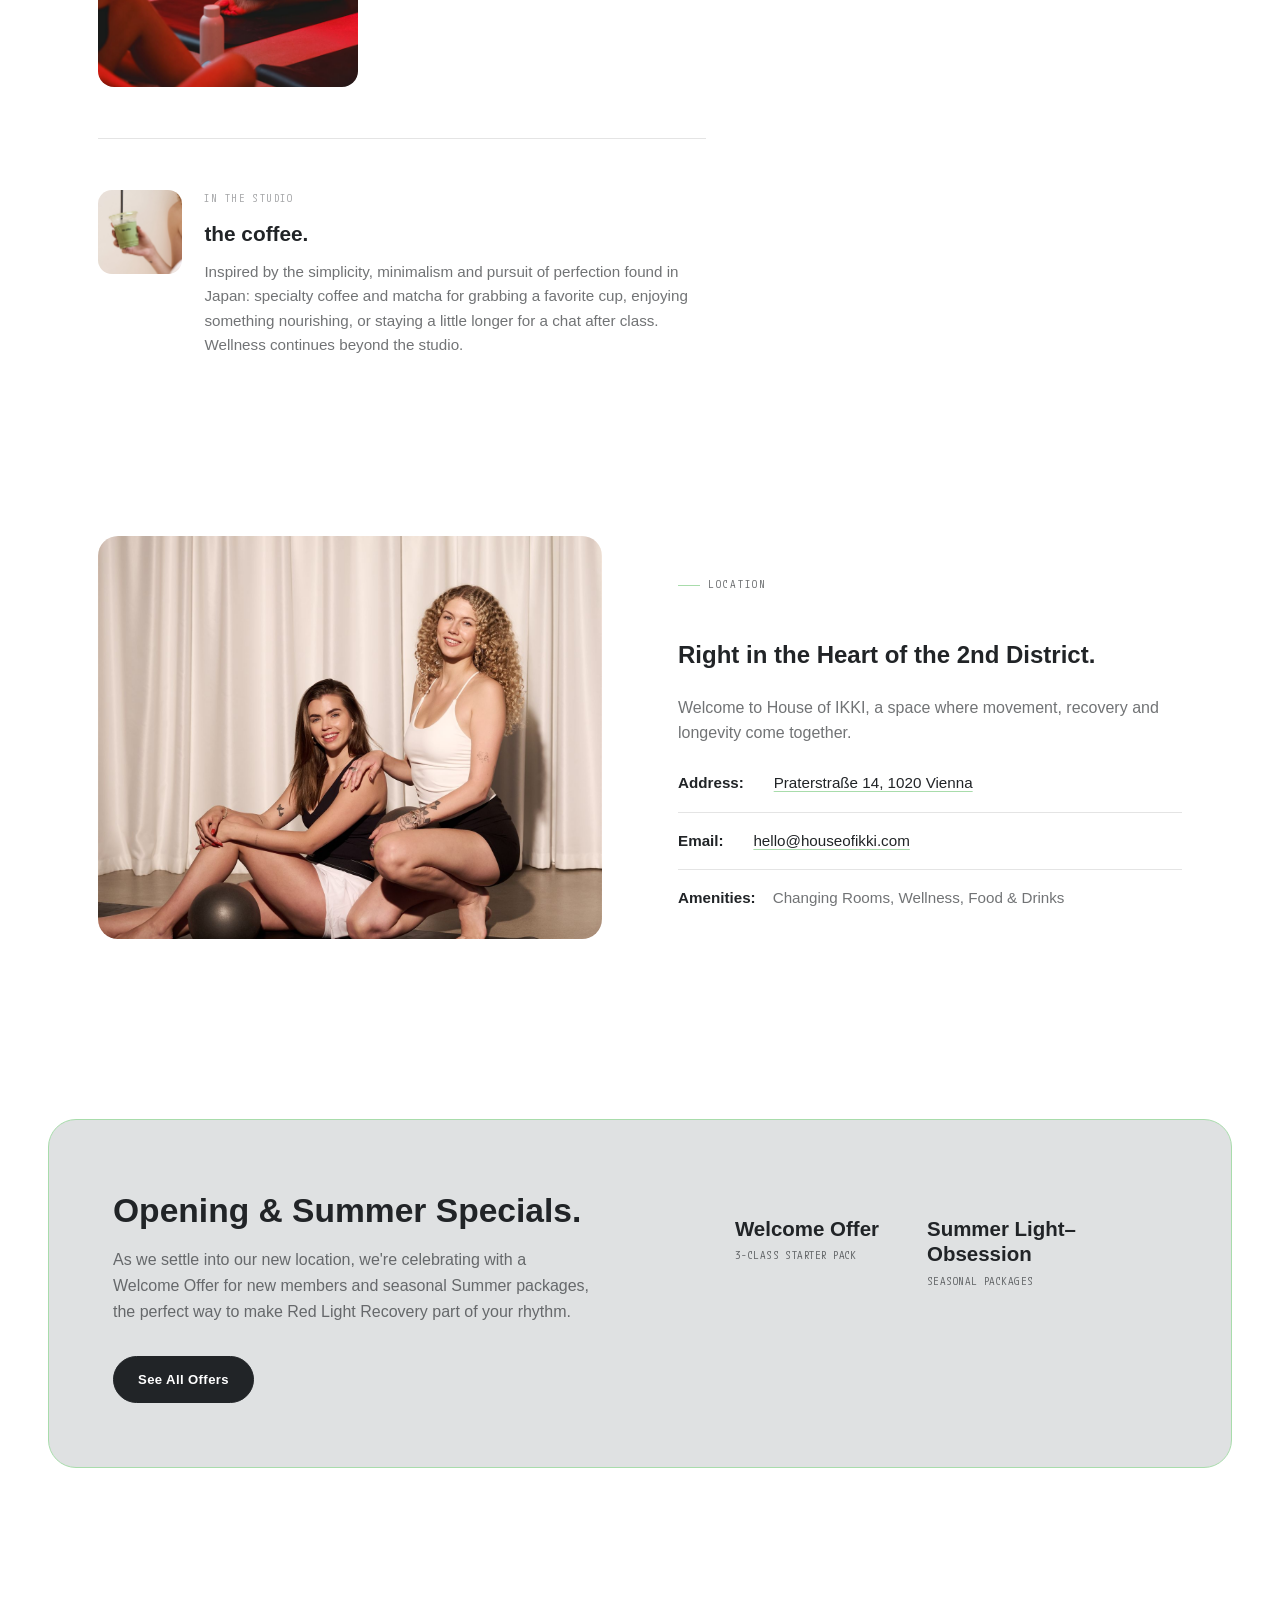
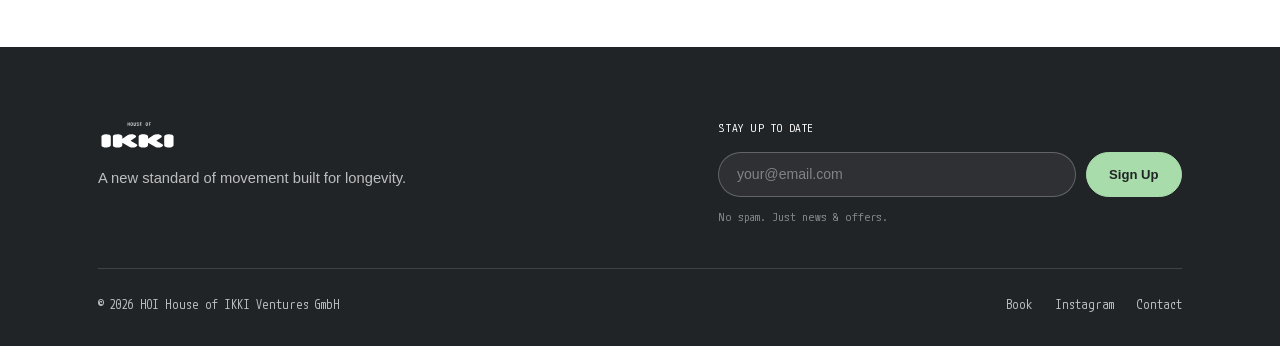
==== commit 77447a84: "Fix legal entity name in footer copyright Corrected to "IKKI" (double-K) — the official company name" ====
--- a/index.html
+++ b/index.html
@@ -363,7 +363,7 @@
       </div>
 
       <div class="footer-bottom">
-        <span>&copy; 2026 HOI House of Iki Ventures GmbH</span>
+        <span>&copy; 2026 HOI House of IKKI Ventures GmbH</span>
         <nav class="footer-links">
           <a href="https://www.eversports.at/s/house-of-ikki" target="_blank" rel="noopener noreferrer">Book</a>
           <a href="https://www.instagram.com/houseofikki?igsh=MXQ0MG1qejBoOW1pYQ==" target="_blank" rel="noopener noreferrer">Instagram</a>
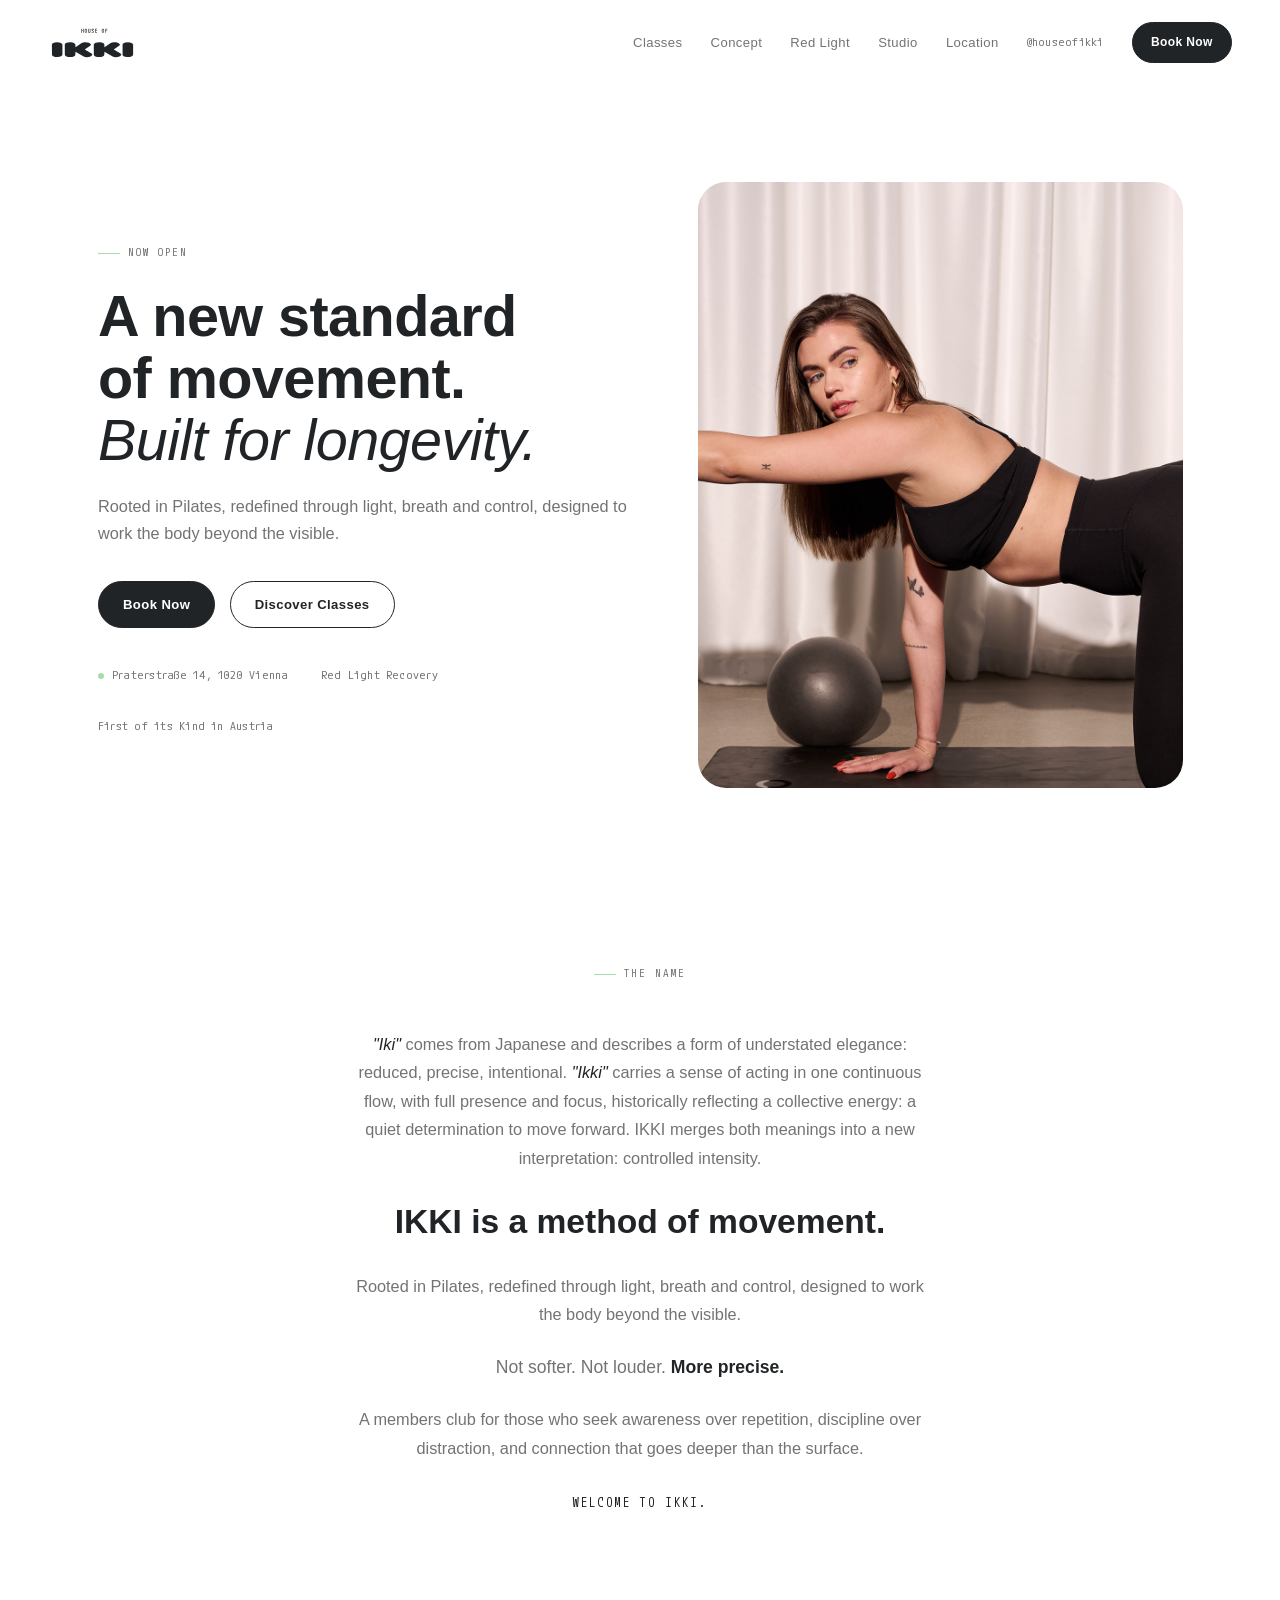
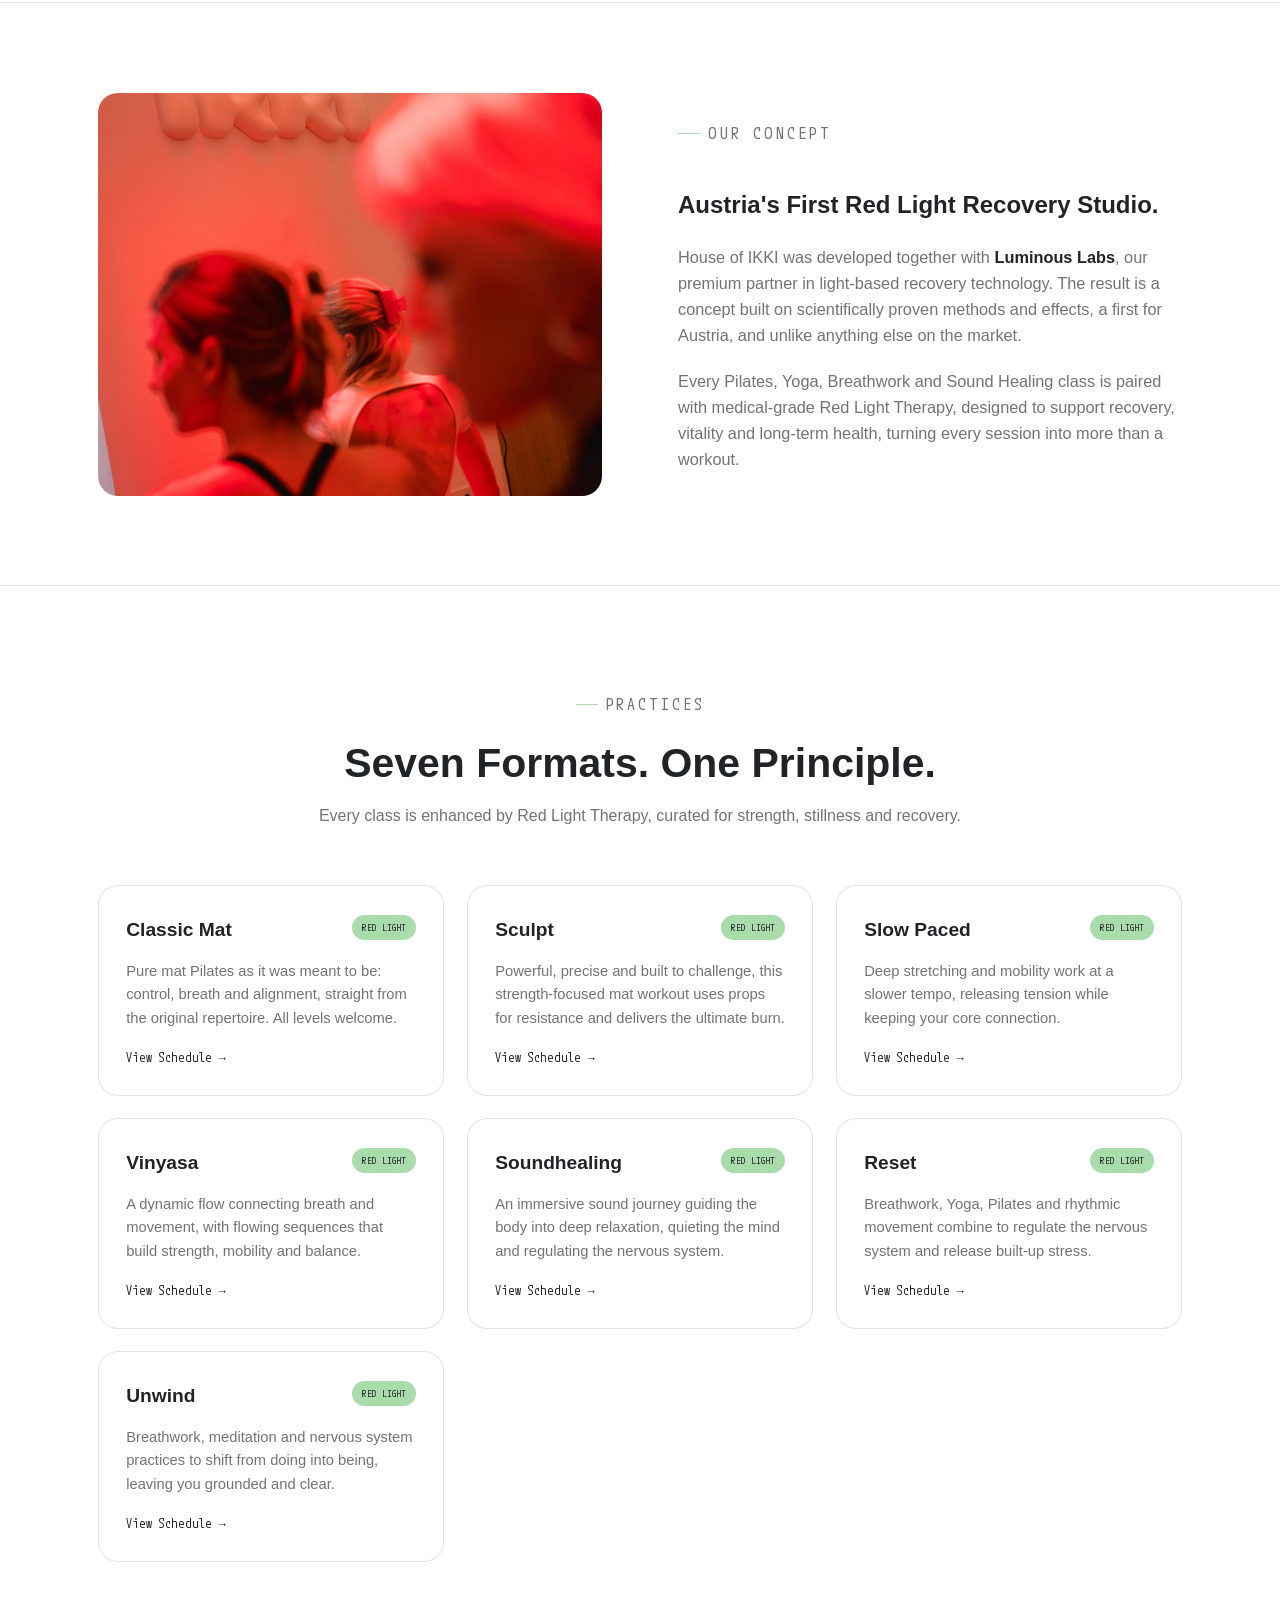
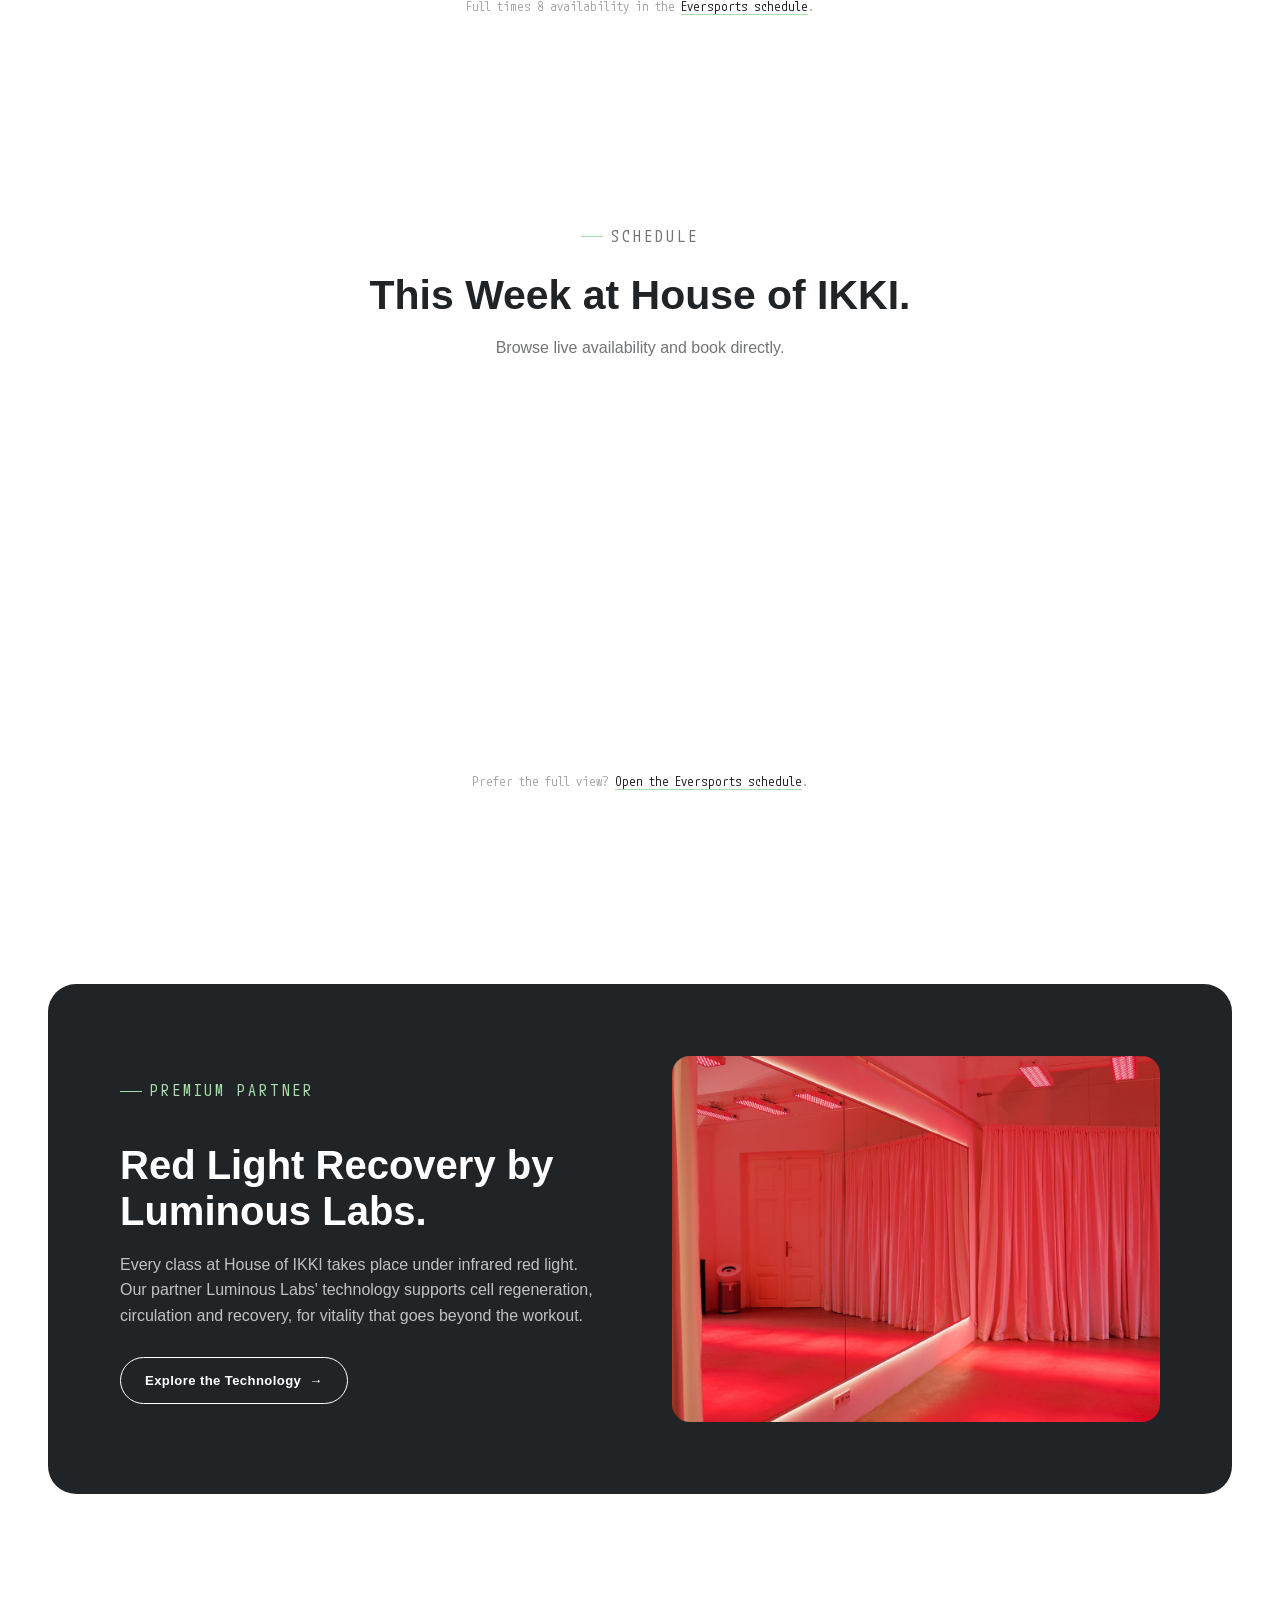
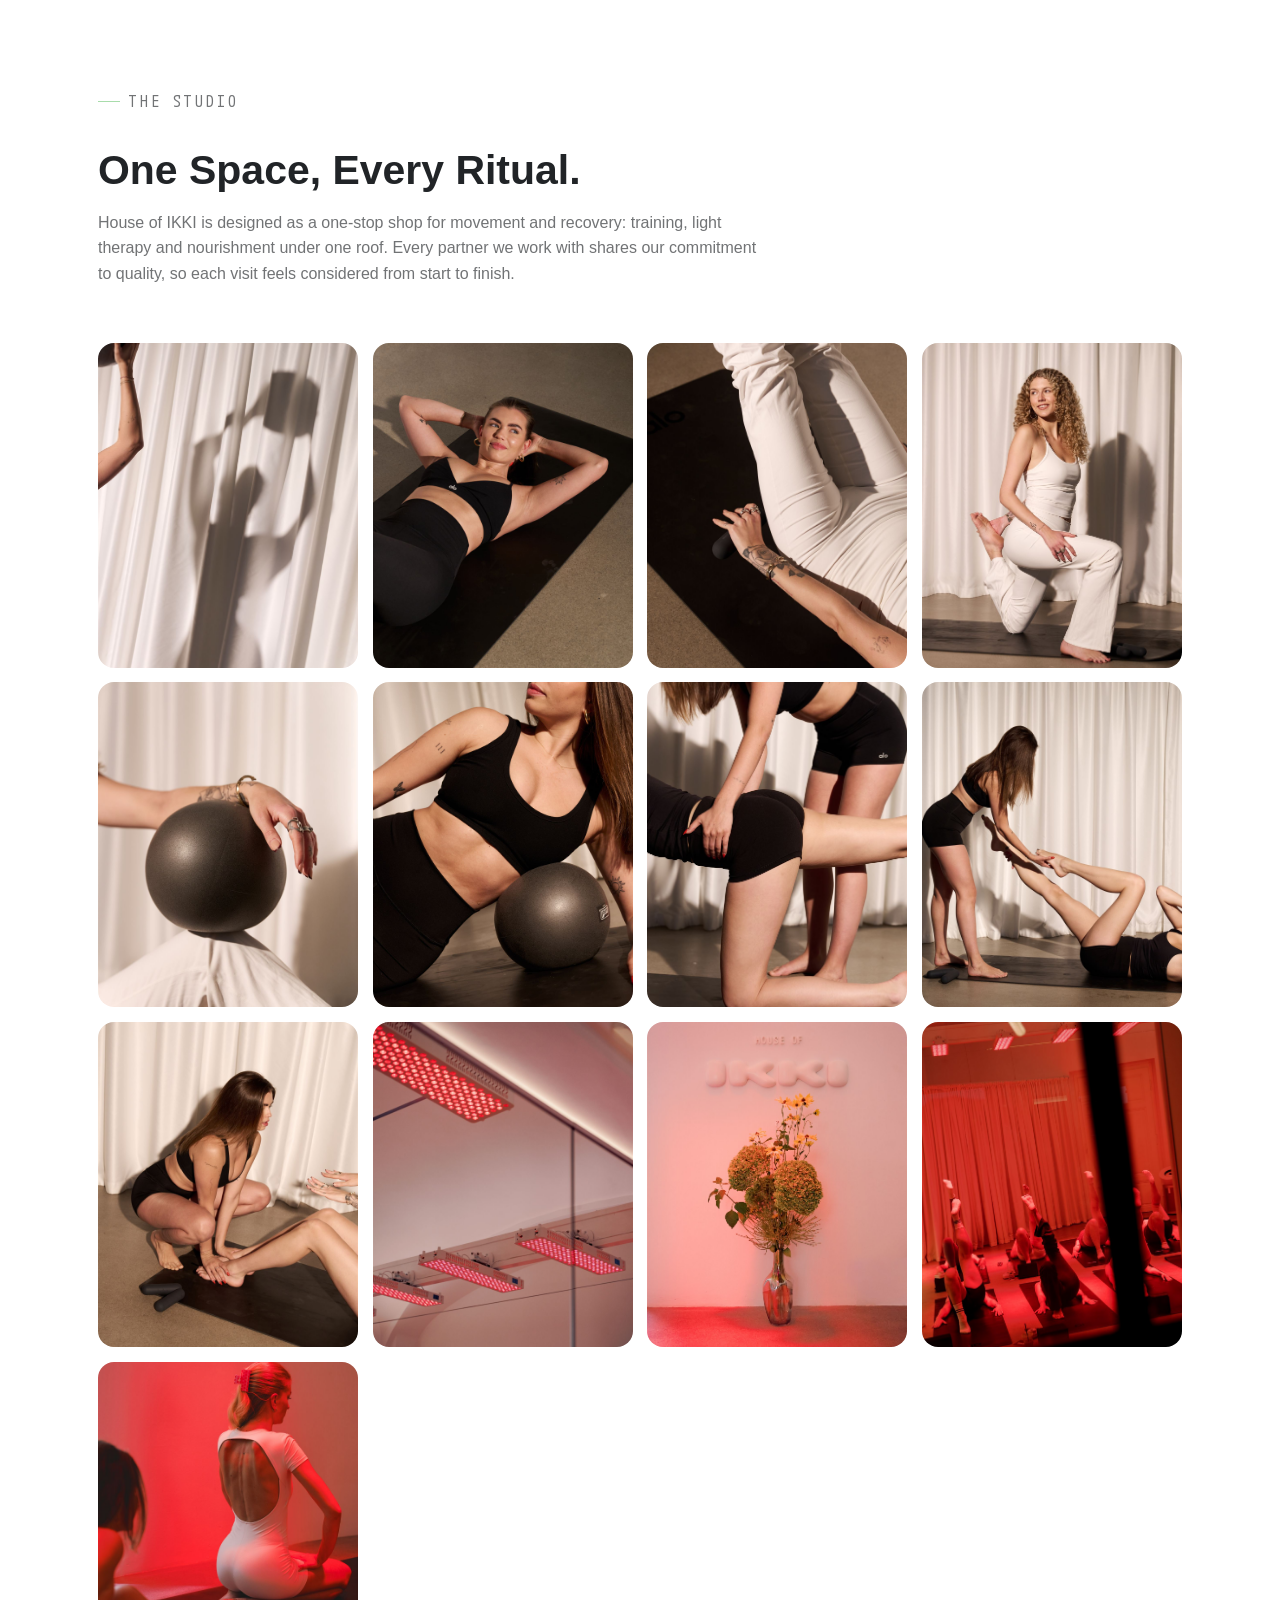
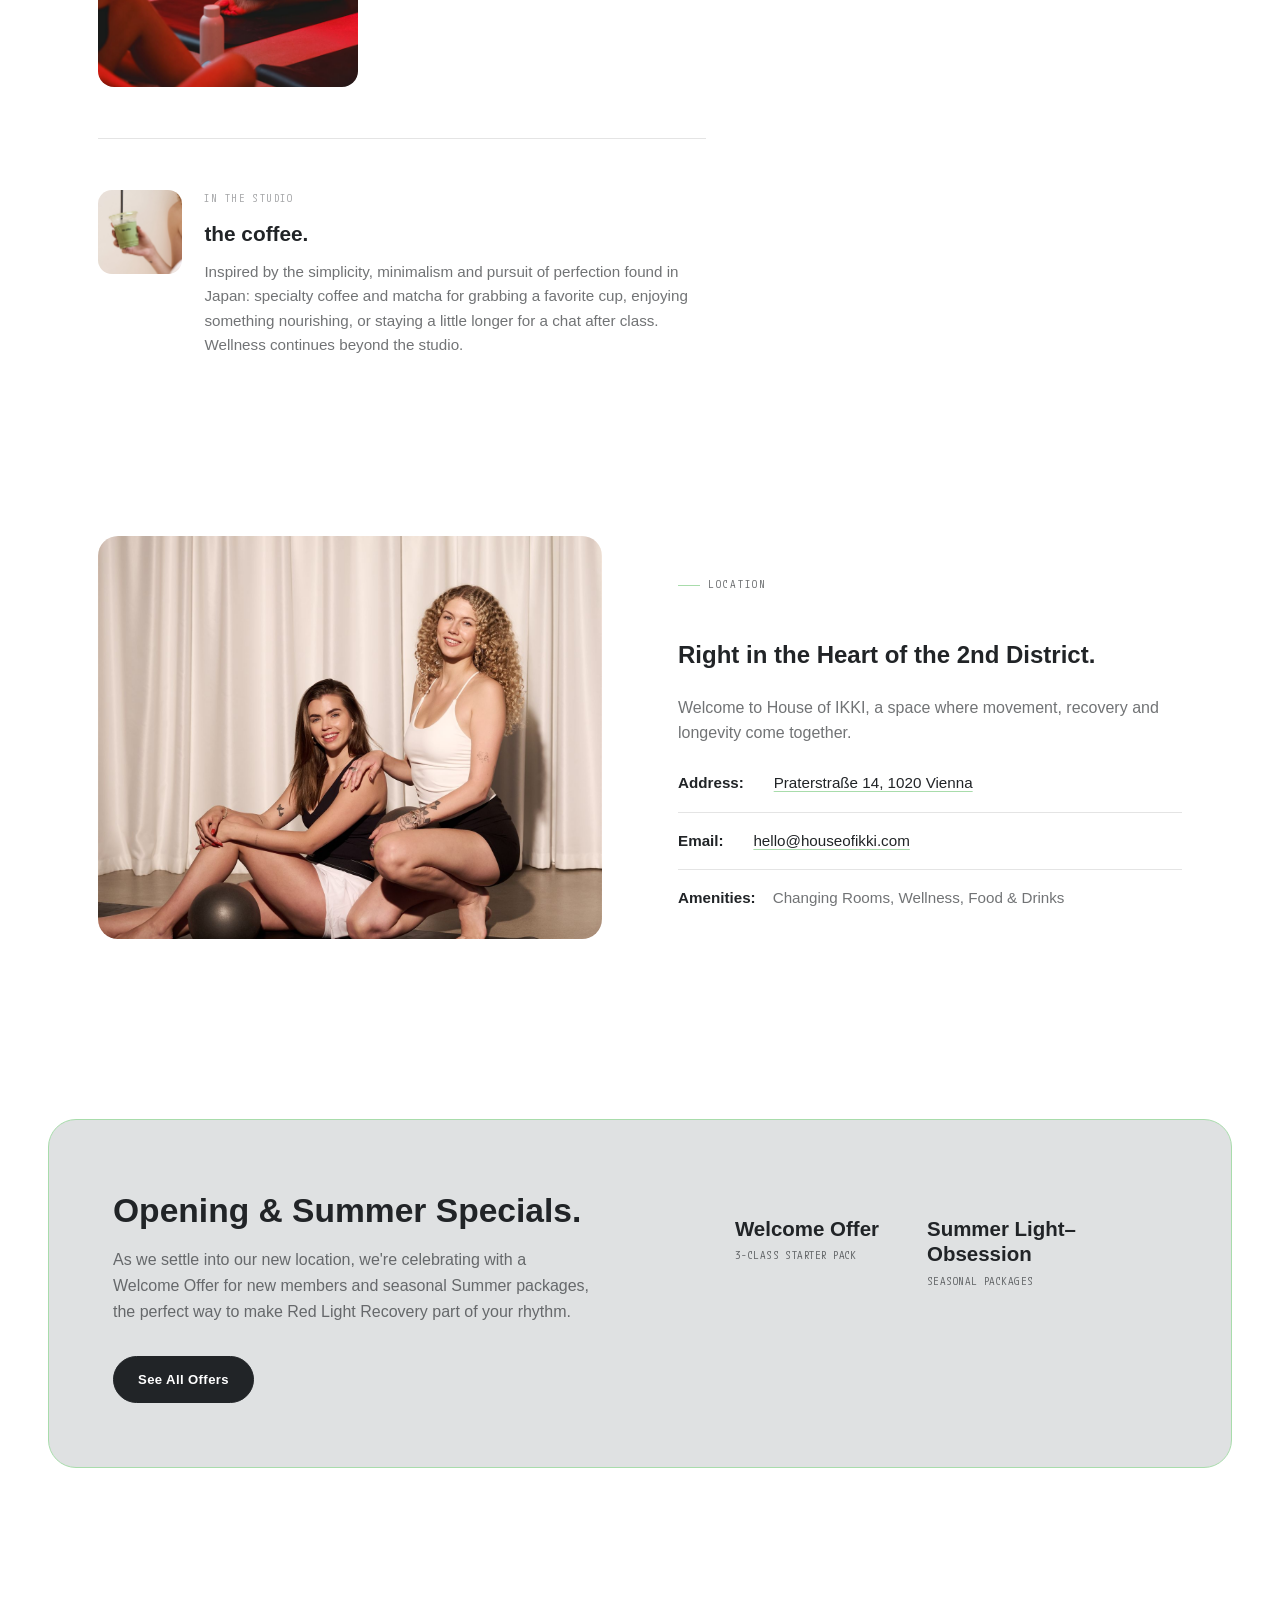
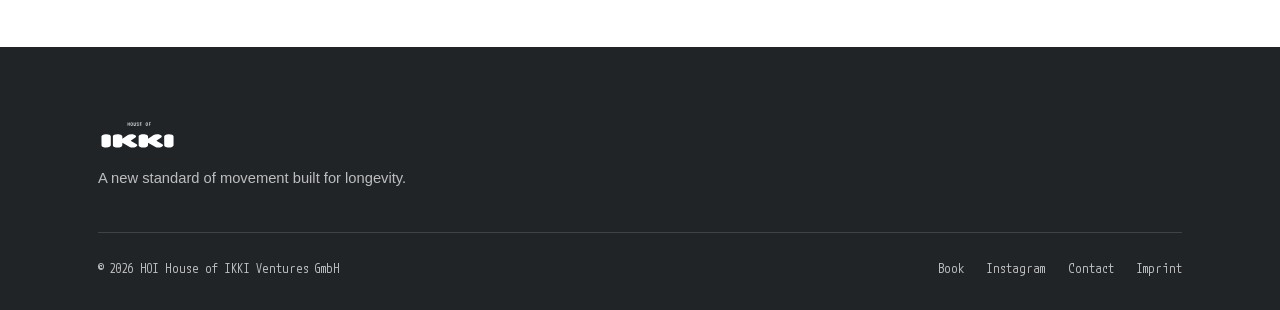
==== commit 8d2703dd: "Add Impressum page, remove non-functional Brevo newsletter form The Brevo signup embed in the footer" ====
--- a/index.html
+++ b/index.html
@@ -332,34 +332,6 @@
           <img src="img/logo-white.svg" alt="House of IKKI" class="footer-logo-img" />
           <p>A new standard of movement built for longevity.</p>
         </div>
-        <div>
-          <span class="newsletter-label">Stay Up to Date</span>
-          <form
-            id="sib-form"
-            method="POST"
-            action="https://74b36a61.sibforms.com/serve/[base64]"
-            data-type="subscription"
-            novalidate
-          >
-            <div class="notify-row">
-              <input
-                class="notify-input"
-                type="email"
-                name="EMAIL"
-                id="EMAIL"
-                placeholder="your@email.com"
-                autocomplete="email"
-                required
-              />
-              <button class="notify-btn" type="submit" id="notifyBtn">Sign Up</button>
-            </div>
-            <input type="hidden" name="locale" value="en" />
-            <input type="hidden" name="html_type" value="simple" />
-          </form>
-          <span class="notify-note" id="notifyNote">No spam. Just news &amp; offers.</span>
-          <span class="notify-success" id="notifySuccess">&#10003;&nbsp;&nbsp;Thanks, you're on the list.</span>
-          <span class="notify-error" id="notifyError">Something went wrong. Please try again.</span>
-        </div>
       </div>
 
       <div class="footer-bottom">
@@ -368,6 +340,7 @@
           <a href="https://www.eversports.at/s/house-of-ikki" target="_blank" rel="noopener noreferrer">Book</a>
           <a href="https://www.instagram.com/houseofikki?igsh=MXQ0MG1qejBoOW1pYQ==" target="_blank" rel="noopener noreferrer">Instagram</a>
           <a href="mailto:hello@houseofikki.com">Contact</a>
+          <a href="impressum.html">Imprint</a>
         </nav>
       </div>
     </div>
--- a/styles.css
+++ b/styles.css
@@ -605,9 +605,6 @@
   margin-top: clamp(3.5rem, 7vw, 6.5rem);
 }
 .footer-top {
-  display: grid;
-  grid-template-columns: 1.2fr 1fr;
-  gap: clamp(2rem, 6vw, 4rem);
   padding-bottom: 2.6rem;
   border-bottom: 1px solid rgba(255, 255, 255, 0.14);
 }
@@ -621,55 +618,6 @@
   font-size: 0.92rem;
   margin: 0;
 }
-.newsletter-label {
-  display: block;
-  font-family: var(--mono);
-  font-size: 0.72rem;
-  letter-spacing: 0.05em;
-  text-transform: uppercase;
-  color: var(--white);
-  margin-bottom: 0.9rem;
-}
-.notify-row { display: flex; gap: 0.6rem; }
-.notify-input {
-  flex: 1;
-  padding: 0.85rem 1.1rem;
-  border-radius: 999px;
-  border: 1px solid rgba(255, 255, 255, 0.25);
-  background: rgba(255, 255, 255, 0.06);
-  color: var(--white);
-  font-family: var(--sans);
-  font-size: 0.88rem;
-  outline: none;
-  transition: border-color 0.3s var(--ease);
-}
-.notify-input::placeholder { color: rgba(255, 255, 255, 0.4); }
-.notify-input:focus { border-color: var(--celadon); }
-.notify-btn {
-  padding: 0.85rem 1.4rem;
-  border-radius: 999px;
-  border: 1px solid var(--celadon);
-  background: var(--celadon);
-  color: var(--carbon);
-  font-family: var(--sans);
-  font-weight: 600;
-  font-size: 0.82rem;
-  cursor: pointer;
-  transition: background 0.3s var(--ease), transform 0.3s var(--ease);
-  white-space: nowrap;
-}
-.notify-btn:hover { background: var(--white); border-color: var(--white); transform: translateY(-1px); }
-.notify-btn:disabled { opacity: 0.6; cursor: default; }
-.notify-note, .notify-success, .notify-error {
-  display: block;
-  margin-top: 0.7rem;
-  font-family: var(--mono);
-  font-size: 0.72rem;
-  color: rgba(255, 255, 255, 0.45);
-}
-.notify-success, .notify-error { display: none; }
-.notify-success { color: var(--celadon); }
-.notify-error { color: #e39a8a; }
 
 .footer-bottom {
   display: flex;
@@ -720,12 +668,35 @@
   .redlight-visual { order: -1; }
   .location { grid-template-columns: 1fr; }
   .location-visual { order: -1; }
-  .footer-top { grid-template-columns: 1fr; }
   .gallery-grid { grid-template-columns: repeat(2, 1fr); }
   .pricing { flex-direction: column; align-items: flex-start; }
 }
 
 @media (max-width: 560px) {
-  .notify-row { flex-direction: column; }
   .hero-meta { gap: 1.4rem; }
 }
+
+/* ─── Legal pages (Impressum) ─────────────────────────────────── */
+.legal-hero { padding-top: clamp(6rem, 12vw, 8rem); }
+.legal { max-width: 42rem; }
+.legal h2 { margin: 0 0 0.6rem; }
+.legal-updated { color: var(--carbon-faint); font-size: 0.85rem; margin: 0 0 2.5rem; }
+.legal h3 {
+  font-family: var(--sans);
+  font-weight: 600;
+  font-size: 1.05rem;
+  margin: 2.2rem 0 0.7rem;
+}
+.legal h3:first-of-type { margin-top: 0; }
+.legal p { color: var(--carbon-soft); margin: 0 0 1rem; line-height: 1.75; }
+.legal a { color: var(--carbon); text-decoration: underline; text-decoration-color: var(--celadon); text-underline-offset: 3px; }
+.legal-placeholder {
+  display: inline-block;
+  background: rgba(168, 220, 171, 0.18);
+  border: 1px dashed var(--celadon);
+  border-radius: 6px;
+  padding: 0.05rem 0.5rem;
+  color: var(--carbon);
+  font-family: var(--mono);
+  font-size: 0.85em;
+}
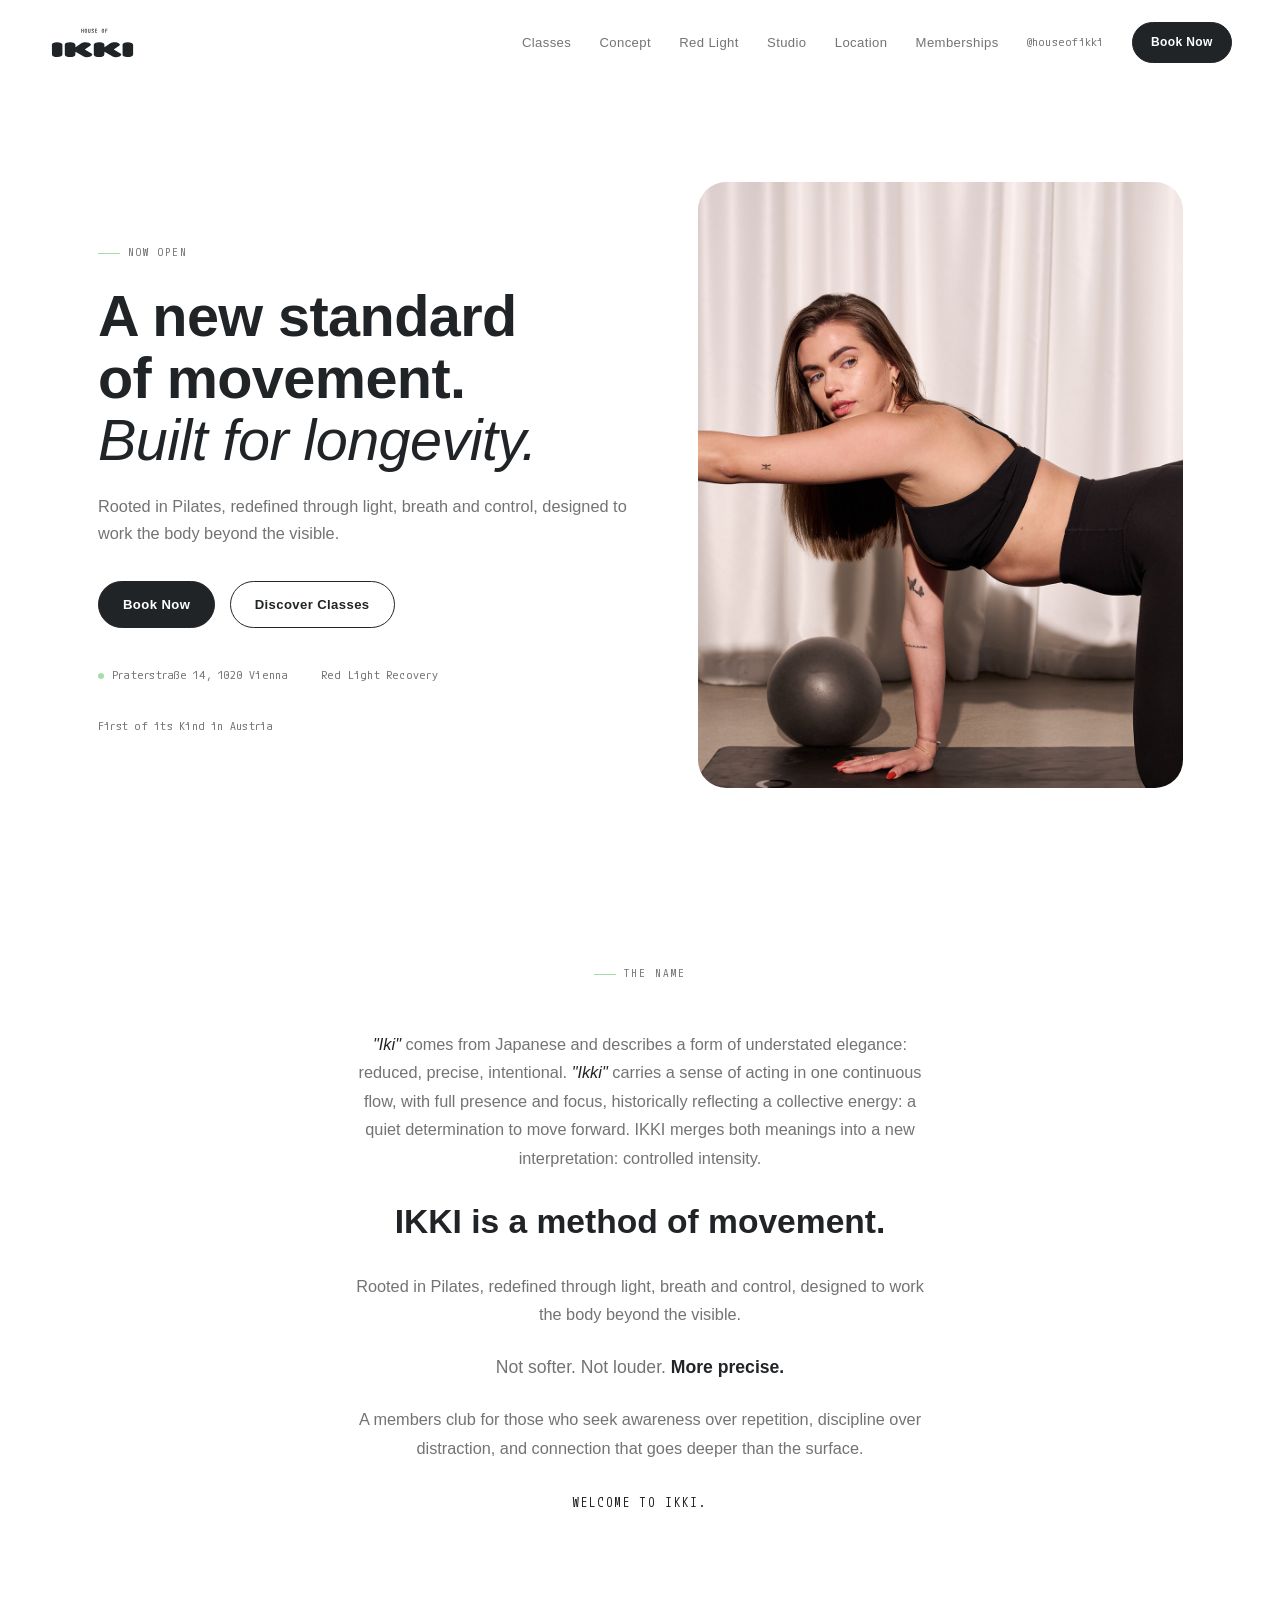
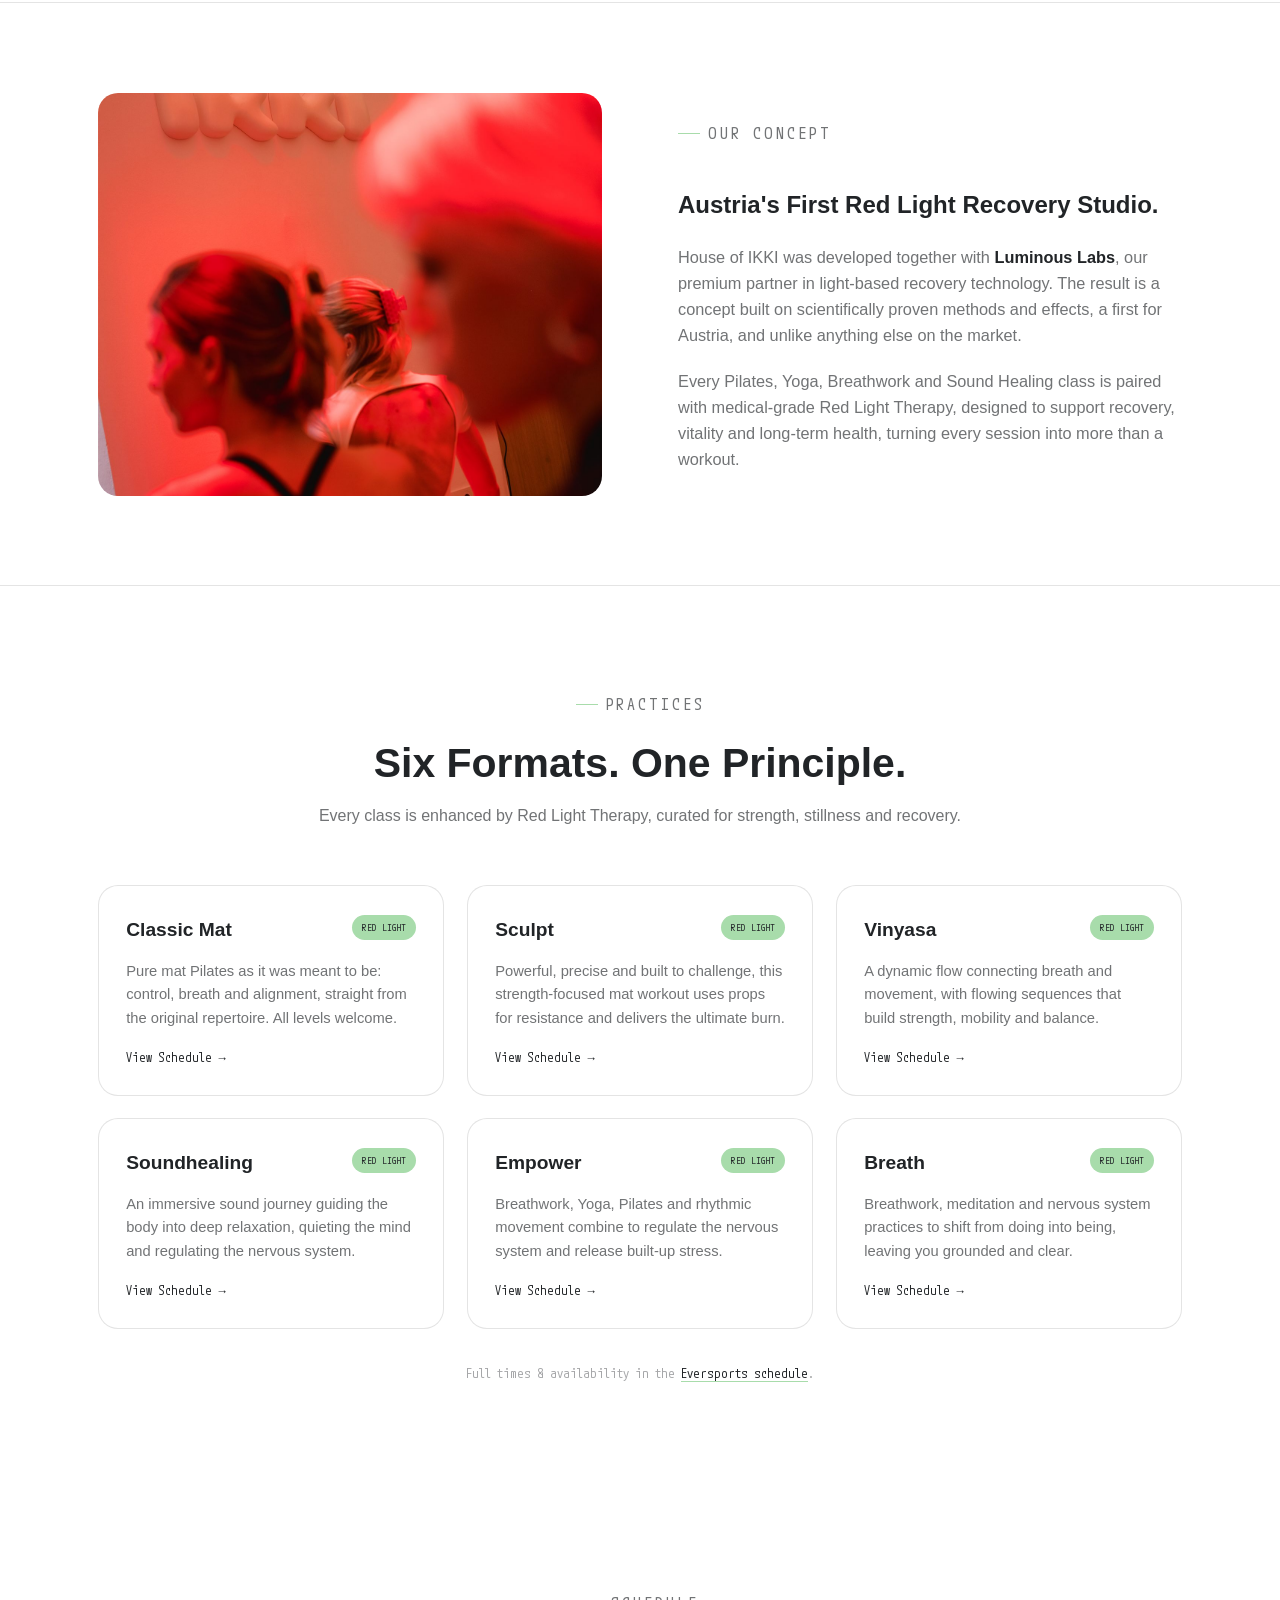
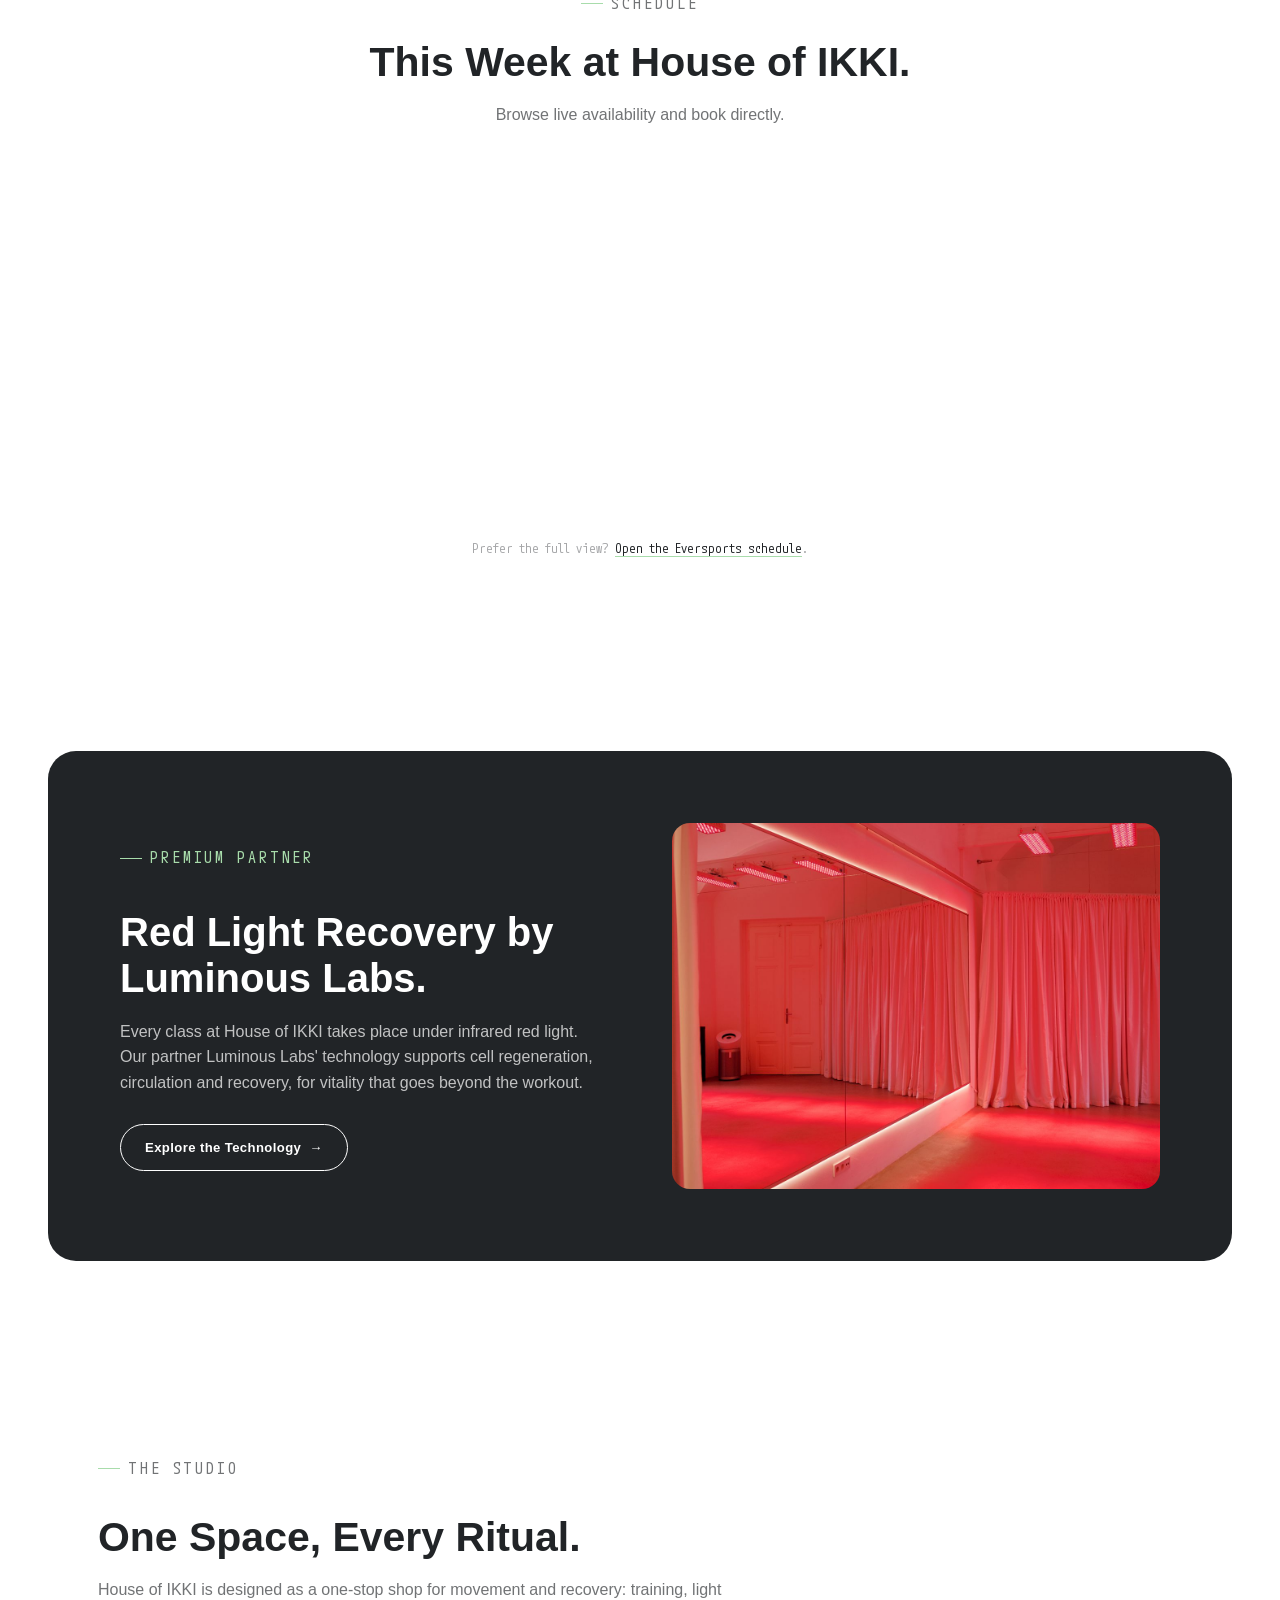
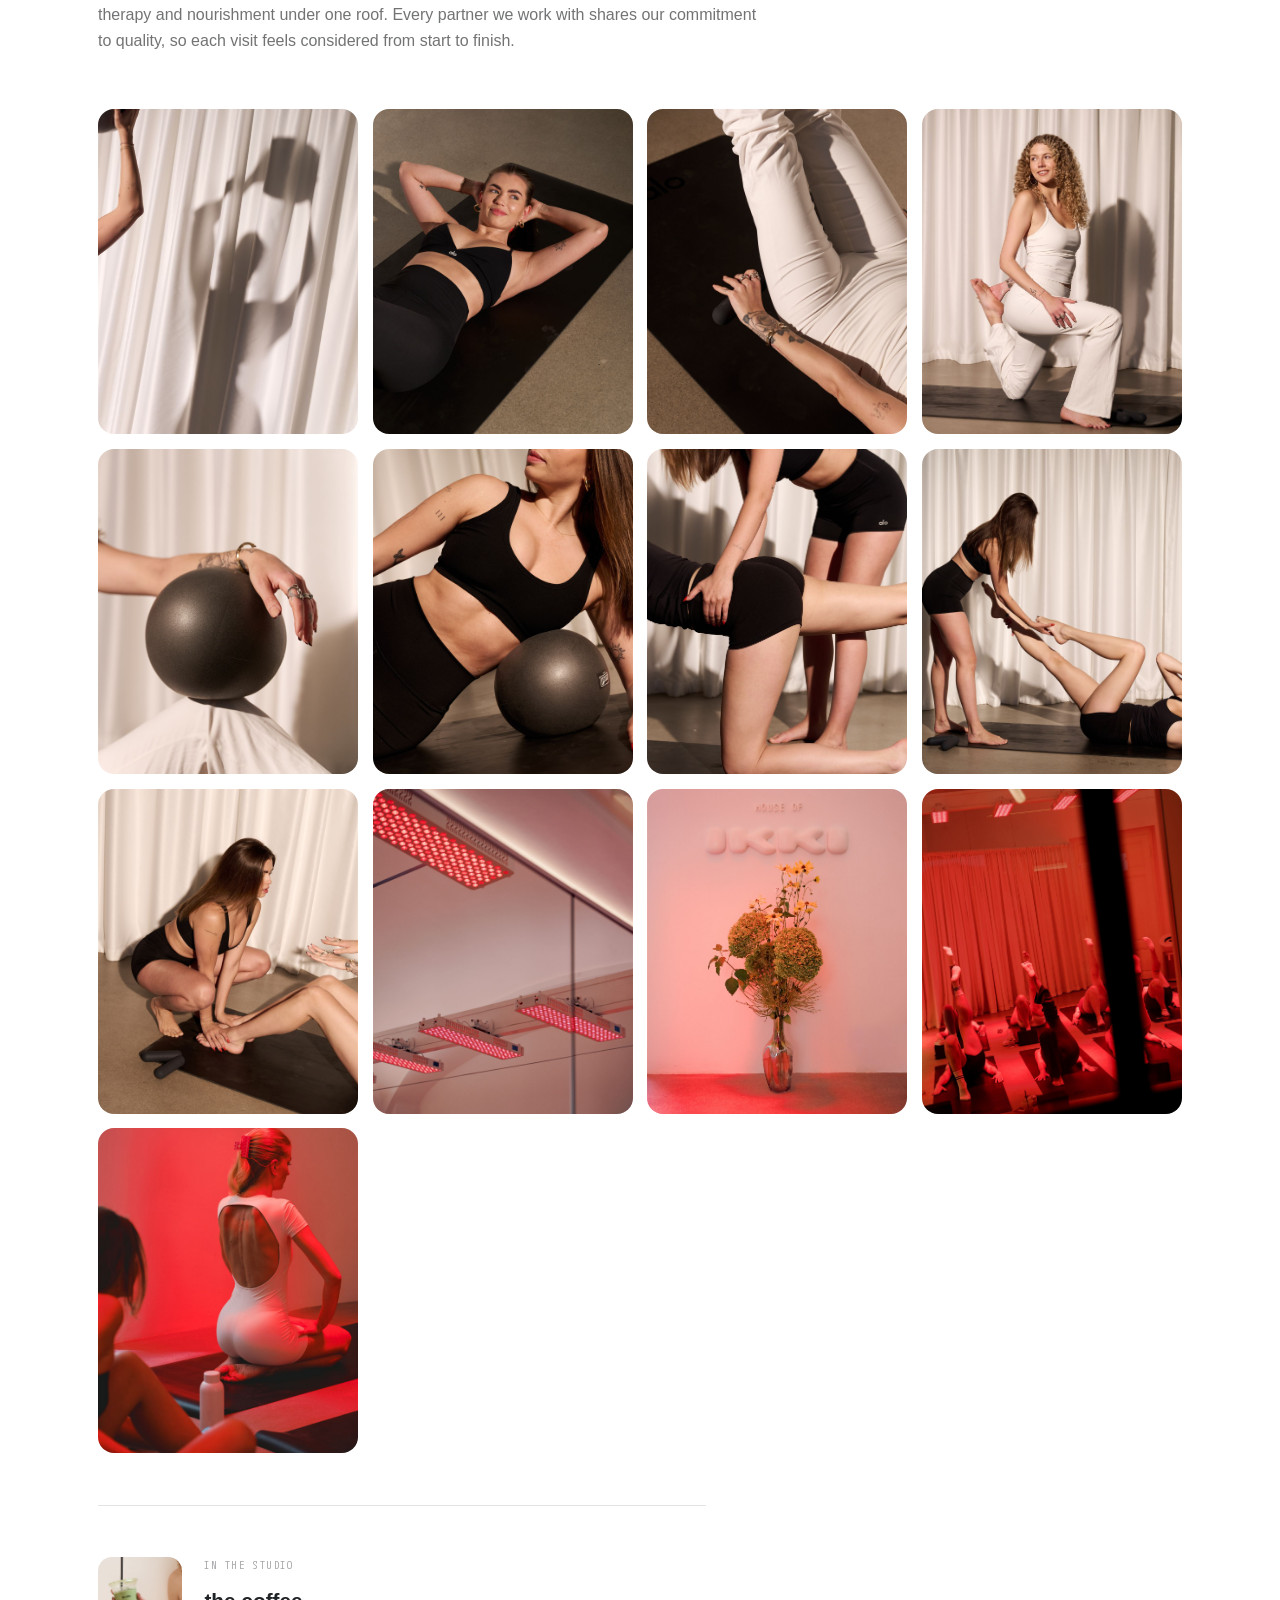
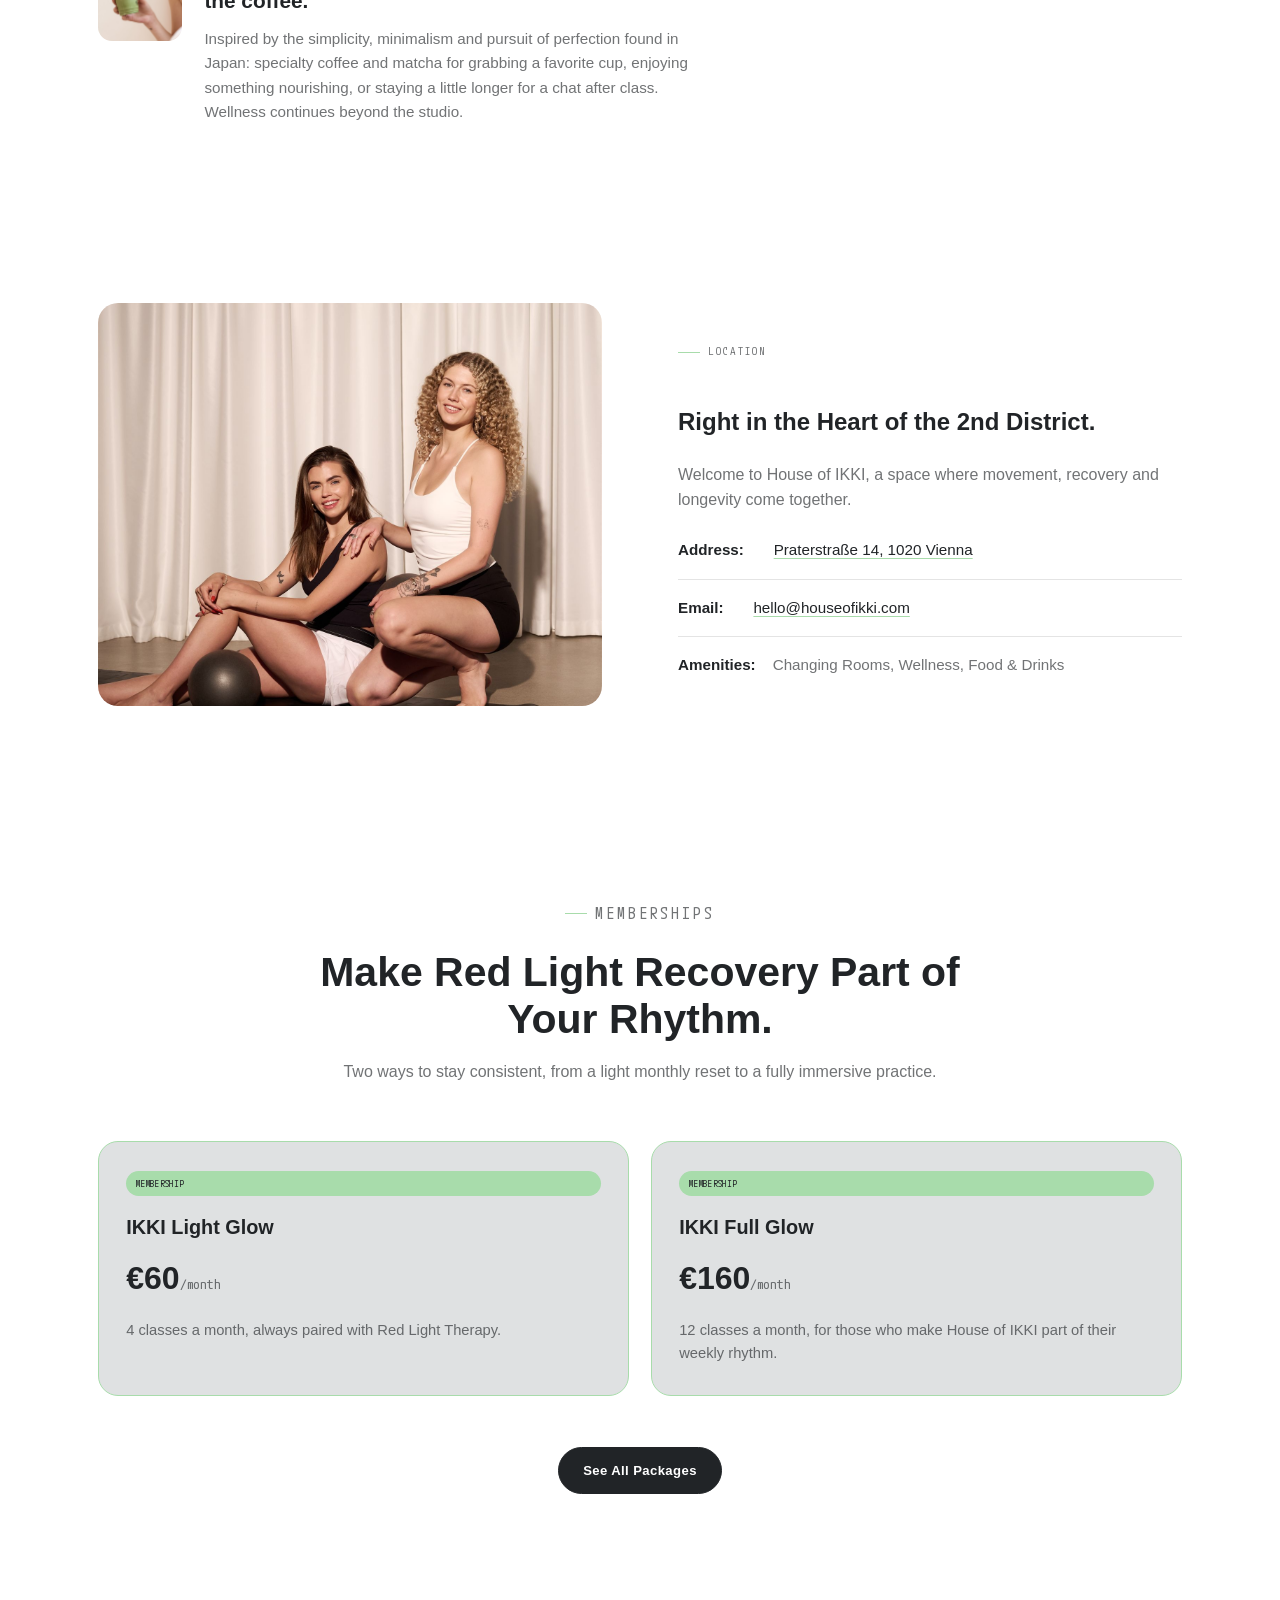
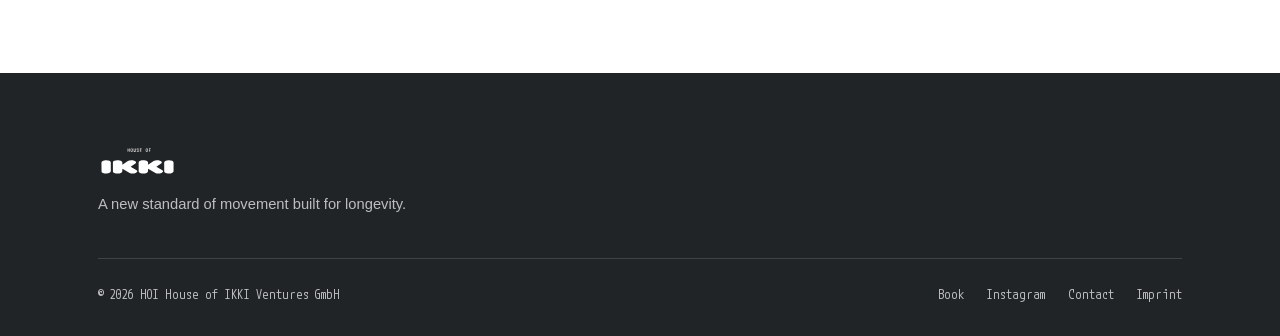
==== commit e756f6c3: "Update classes, add Memberships section, wire up newsletter widget Classes: removed Slow Paced, rena" ====
--- a/index.html
+++ b/index.html
@@ -32,6 +32,7 @@
         <a href="#redlight">Red Light</a>
         <a href="#studio">Studio</a>
         <a href="#location">Location</a>
+        <a href="#memberships">Memberships</a>
       </div>
       <a class="header-instagram" href="https://www.instagram.com/houseofikki?igsh=MXQ0MG1qejBoOW1pYQ==" target="_blank" rel="noopener noreferrer" aria-label="House of IKKI on Instagram">@houseofikki</a>
       <a class="btn btn-solid btn-sm" href="https://www.eversports.at/s/house-of-ikki" target="_blank" rel="noopener noreferrer">Book Now</a>
@@ -127,7 +128,7 @@
       <div class="wrap">
         <div class="section-head center reveal">
           <p class="eyebrow" style="justify-content:center;display:flex;">Practices</p>
-          <h2>Seven Formats. One Principle.</h2>
+          <h2>Six Formats. One Principle.</h2>
           <p>Every class is enhanced by Red Light Therapy, curated for strength, stillness and recovery.</p>
         </div>
 
@@ -152,43 +153,34 @@
 
           <article class="class-card reveal" style="--i:2">
             <div class="class-card-top">
-              <h3>Slow Paced</h3>
-              <span class="class-tag">Red Light</span>
-            </div>
-            <p>Deep stretching and mobility work at a slower tempo, releasing tension while keeping your core connection.</p>
+              <h3>Vinyasa</h3>
+              <span class="class-tag">Red Light</span>
+            </div>
+            <p>A dynamic flow connecting breath and movement, with flowing sequences that build strength, mobility and balance.</p>
             <a class="class-card-link" href="https://www.eversports.at/scl/house-of-ikki" target="_blank" rel="noopener noreferrer">View Schedule <span class="arrow">→</span></a>
           </article>
 
           <article class="class-card reveal" style="--i:3">
             <div class="class-card-top">
-              <h3>Vinyasa</h3>
-              <span class="class-tag">Red Light</span>
-            </div>
-            <p>A dynamic flow connecting breath and movement, with flowing sequences that build strength, mobility and balance.</p>
+              <h3>Soundhealing</h3>
+              <span class="class-tag">Red Light</span>
+            </div>
+            <p>An immersive sound journey guiding the body into deep relaxation, quieting the mind and regulating the nervous system.</p>
             <a class="class-card-link" href="https://www.eversports.at/scl/house-of-ikki" target="_blank" rel="noopener noreferrer">View Schedule <span class="arrow">→</span></a>
           </article>
 
           <article class="class-card reveal" style="--i:4">
             <div class="class-card-top">
-              <h3>Soundhealing</h3>
-              <span class="class-tag">Red Light</span>
-            </div>
-            <p>An immersive sound journey guiding the body into deep relaxation, quieting the mind and regulating the nervous system.</p>
+              <h3>Empower</h3>
+              <span class="class-tag">Red Light</span>
+            </div>
+            <p>Breathwork, Yoga, Pilates and rhythmic movement combine to regulate the nervous system and release built-up stress.</p>
             <a class="class-card-link" href="https://www.eversports.at/scl/house-of-ikki" target="_blank" rel="noopener noreferrer">View Schedule <span class="arrow">→</span></a>
           </article>
 
           <article class="class-card reveal" style="--i:5">
             <div class="class-card-top">
-              <h3>Reset</h3>
-              <span class="class-tag">Red Light</span>
-            </div>
-            <p>Breathwork, Yoga, Pilates and rhythmic movement combine to regulate the nervous system and release built-up stress.</p>
-            <a class="class-card-link" href="https://www.eversports.at/scl/house-of-ikki" target="_blank" rel="noopener noreferrer">View Schedule <span class="arrow">→</span></a>
-          </article>
-
-          <article class="class-card reveal" style="--i:6">
-            <div class="class-card-top">
-              <h3>Unwind</h3>
+              <h3>Breath</h3>
               <span class="class-tag">Red Light</span>
             </div>
             <p>Breathwork, meditation and nervous system practices to shift from doing into being, leaving you grounded and clear.</p>
@@ -302,24 +294,33 @@
       </div>
     </section>
 
-    <!-- ─── Opening & Summer Offers ───────────────────────────── -->
-    <section>
-      <div class="pricing reveal">
-        <div class="pricing-copy">
-          <h2>Opening &amp; Summer Specials.</h2>
-          <p>As we settle into our new location, we're celebrating with a Welcome Offer for new members and seasonal Summer packages, the perfect way to make Red Light Recovery part of your rhythm.</p>
-        </div>
-        <div class="pricing-figures">
-          <div class="pricing-figure">
-            <span class="amount">Welcome Offer</span>
-            <span class="label">3-Class Starter Pack</span>
+    <!-- ─── Memberships ─────────────────────────────────────── -->
+    <section id="memberships">
+      <div class="wrap">
+        <div class="section-head center reveal">
+          <p class="eyebrow" style="justify-content:center;display:flex;">Memberships</p>
+          <h2>Make Red Light Recovery Part of Your Rhythm.</h2>
+          <p>Two ways to stay consistent, from a light monthly reset to a fully immersive practice.</p>
+        </div>
+
+        <div class="membership-grid reveal-stagger">
+          <div class="membership-card reveal" style="--i:0">
+            <span class="class-tag">Membership</span>
+            <h3>IKKI Light Glow</h3>
+            <span class="membership-price">€60<span class="membership-price-period">/month</span></span>
+            <p>4 classes a month, always paired with Red Light Therapy.</p>
           </div>
-          <div class="pricing-figure">
-            <span class="amount">Summer Light–Obsession</span>
-            <span class="label">Seasonal Packages</span>
+          <div class="membership-card reveal" style="--i:1">
+            <span class="class-tag">Membership</span>
+            <h3>IKKI Full Glow</h3>
+            <span class="membership-price">€160<span class="membership-price-period">/month</span></span>
+            <p>12 classes a month, for those who make House of IKKI part of their weekly rhythm.</p>
           </div>
         </div>
-        <a class="btn btn-solid" href="https://www.eversports.at/s/house-of-ikki" target="_blank" rel="noopener noreferrer">See All Offers</a>
+
+        <div class="memberships-cta reveal">
+          <a class="btn btn-solid" href="https://www.eversports.at/s/house-of-ikki" target="_blank" rel="noopener noreferrer">See All Packages</a>
+        </div>
       </div>
     </section>
 
@@ -331,6 +332,9 @@
         <div>
           <img src="img/logo-white.svg" alt="House of IKKI" class="footer-logo-img" />
           <p>A new standard of movement built for longevity.</p>
+        </div>
+        <div class="footer-newsletter">
+          <div data-eversports-widget-id="62ece520-786d-4863-a978-fc3d4756bf72"></div>
         </div>
       </div>
 
--- a/styles.css
+++ b/styles.css
@@ -529,49 +529,42 @@
   color: var(--carbon);
   margin: 0.4rem 0 0;
 }
-/* ─── Preise ──────────────────────────────────────────────────── */
-/* Celadon ist laut Styleguide "sparsam" einzusetzen — daher hier als
-   Rahmen/Akzent statt als volle Fläche, Basis bleibt Grau hell. */
-.pricing {
+/* ─── Memberships ─────────────────────────────────────────────── */
+.membership-grid {
+  display: grid;
+  grid-template-columns: repeat(auto-fit, minmax(260px, 1fr));
+  gap: 1.4rem;
+  margin-bottom: clamp(2.2rem, 5vw, 3.2rem);
+}
+.membership-card {
   background: var(--grey-light);
   border: 1px solid var(--celadon);
-  border-radius: 28px;
-  margin: 0 clamp(1.25rem, 4vw, 3rem);
-  padding: clamp(2.6rem, 6vw, 4rem);
-  display: flex;
-  flex-wrap: wrap;
-  align-items: center;
-  justify-content: space-between;
-  gap: 2rem;
-}
-.pricing-copy h2 {
-  font-family: var(--sans);
-  font-weight: 600;
-  font-size: clamp(1.6rem, 2.8vw, 2.1rem);
-  margin: 0 0 0.6rem;
-}
-.pricing-copy p { margin: 0; color: var(--carbon-soft); max-width: 30rem; }
-.pricing-figures {
-  display: flex;
-  gap: clamp(1.6rem, 4vw, 3rem);
-  flex-wrap: wrap;
-}
-.pricing-figure { text-align: left; max-width: 15rem; }
-.pricing-figure .amount {
-  font-family: var(--sans);
-  font-weight: 600;
-  font-size: clamp(1.1rem, 1.6vw, 1.3rem);
-  line-height: 1.25;
-  display: block;
-}
-.pricing-figure .label {
-  font-family: var(--mono);
-  font-size: 0.7rem;
-  letter-spacing: 0.04em;
-  text-transform: uppercase;
-  color: var(--carbon-soft);
-}
-.pricing .btn-solid { flex-shrink: 0; }
+  border-radius: 20px;
+  padding: 1.8rem 1.7rem;
+  display: flex;
+  flex-direction: column;
+  gap: 0.6rem;
+}
+.membership-card h3 {
+  font-family: var(--sans);
+  font-weight: 600;
+  font-size: 1.24rem;
+  margin: 0.4rem 0 0;
+}
+.membership-price {
+  font-family: var(--sans);
+  font-weight: 600;
+  font-size: 2rem;
+  color: var(--carbon);
+}
+.membership-price-period {
+  font-family: var(--mono);
+  font-weight: 400;
+  font-size: 0.85rem;
+  color: var(--carbon-soft);
+}
+.membership-card p { margin: 0.3rem 0 0; color: var(--carbon-soft); font-size: 0.92rem; }
+.memberships-cta { display: flex; justify-content: center; }
 
 /* ─── Standort ────────────────────────────────────────────────── */
 .location {
@@ -605,8 +598,15 @@
   margin-top: clamp(3.5rem, 7vw, 6.5rem);
 }
 .footer-top {
+  display: grid;
+  grid-template-columns: 1.2fr 1fr;
+  gap: clamp(2rem, 6vw, 4rem);
+  align-items: start;
   padding-bottom: 2.6rem;
   border-bottom: 1px solid rgba(255, 255, 255, 0.14);
+}
+.footer-newsletter {
+  min-height: 3.5rem;
 }
 .footer-logo-img {
   height: 32px;
@@ -669,7 +669,7 @@
   .location { grid-template-columns: 1fr; }
   .location-visual { order: -1; }
   .gallery-grid { grid-template-columns: repeat(2, 1fr); }
-  .pricing { flex-direction: column; align-items: flex-start; }
+  .footer-top { grid-template-columns: 1fr; }
 }
 
 @media (max-width: 560px) {
@@ -700,3 +700,25 @@
   font-family: var(--mono);
   font-size: 0.85em;
 }
+
+.legal-footnotes {
+  margin-top: 2.6rem;
+  padding-top: 1.8rem;
+  border-top: 1px solid var(--line);
+}
+.legal-footnotes h3 {
+  font-family: var(--mono);
+  font-weight: 600;
+  font-size: 0.7rem;
+  letter-spacing: 0.06em;
+  text-transform: uppercase;
+  color: var(--carbon-faint);
+  margin: 1.6rem 0 0.5rem;
+}
+.legal-footnotes h3:first-of-type { margin-top: 0; }
+.legal-footnotes p {
+  font-size: 0.78rem;
+  line-height: 1.65;
+  color: var(--carbon-faint);
+}
+.legal-footnotes a { color: var(--carbon-faint); }
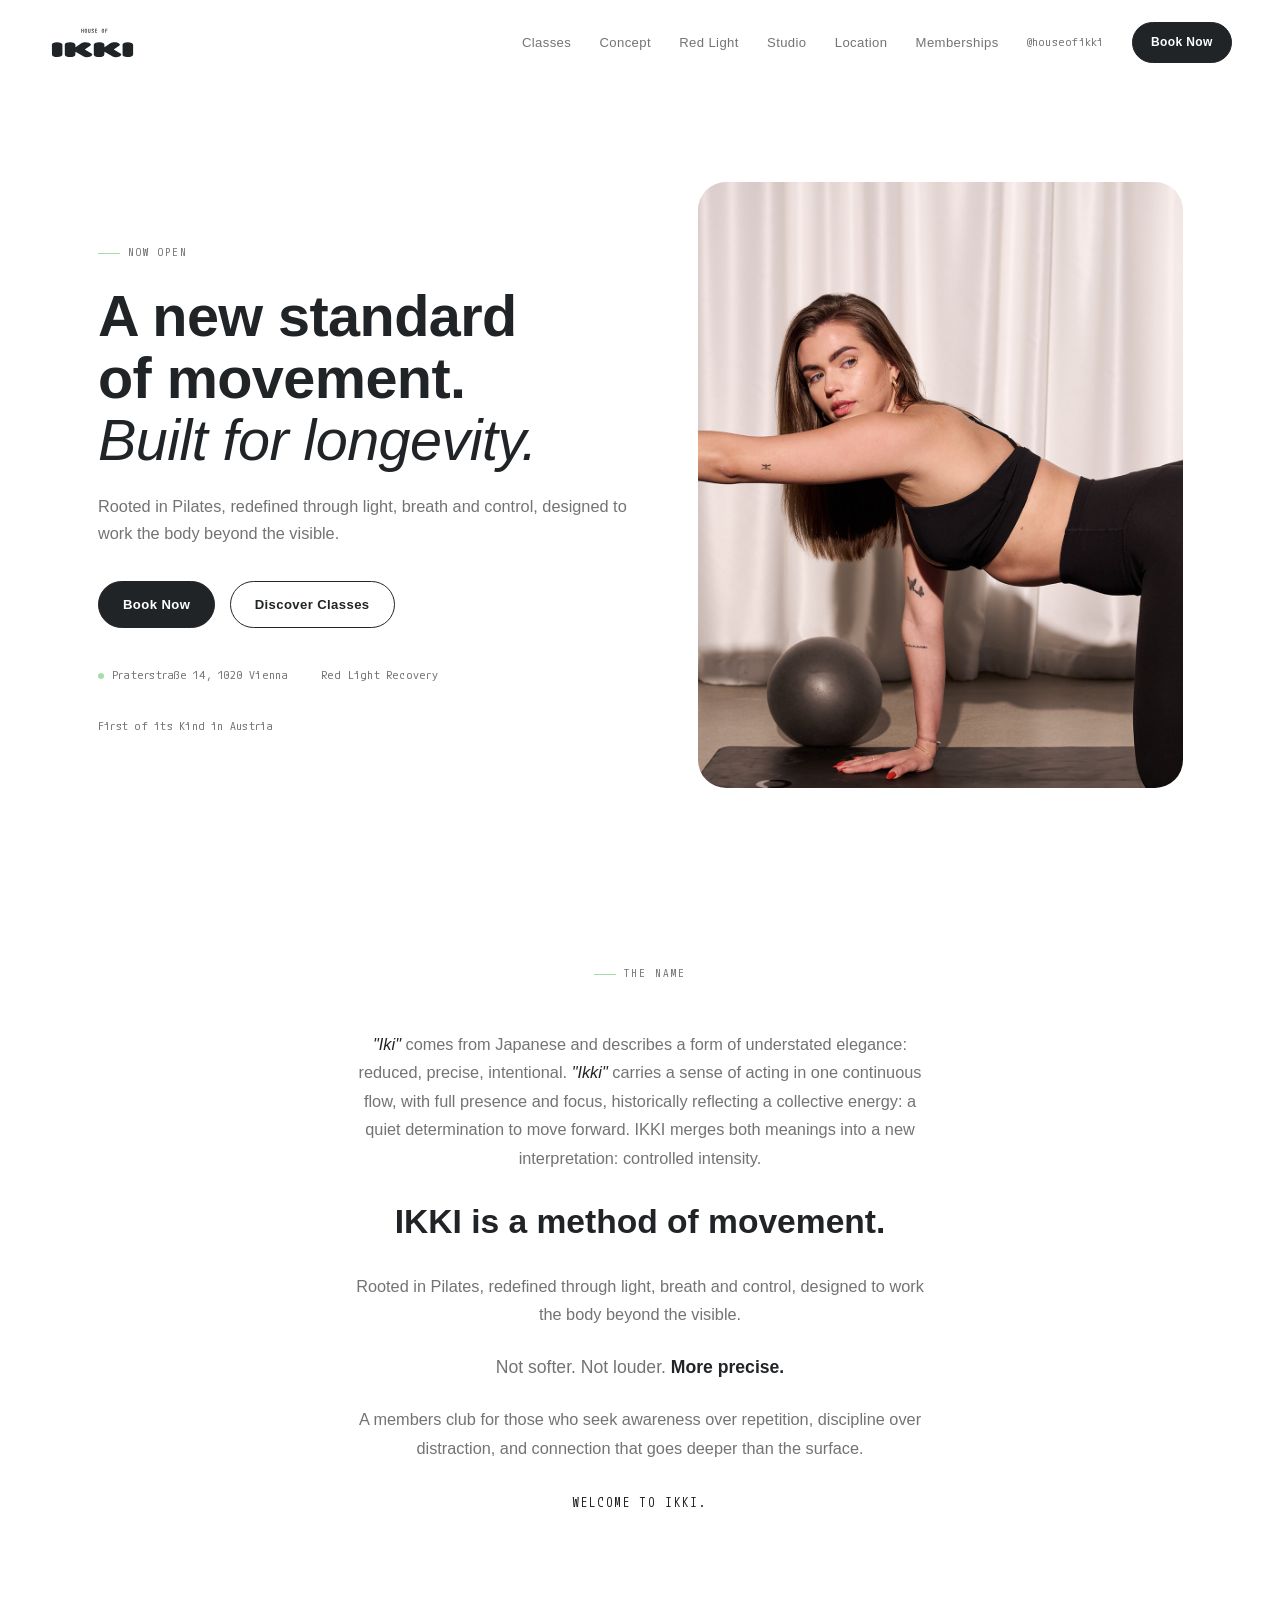
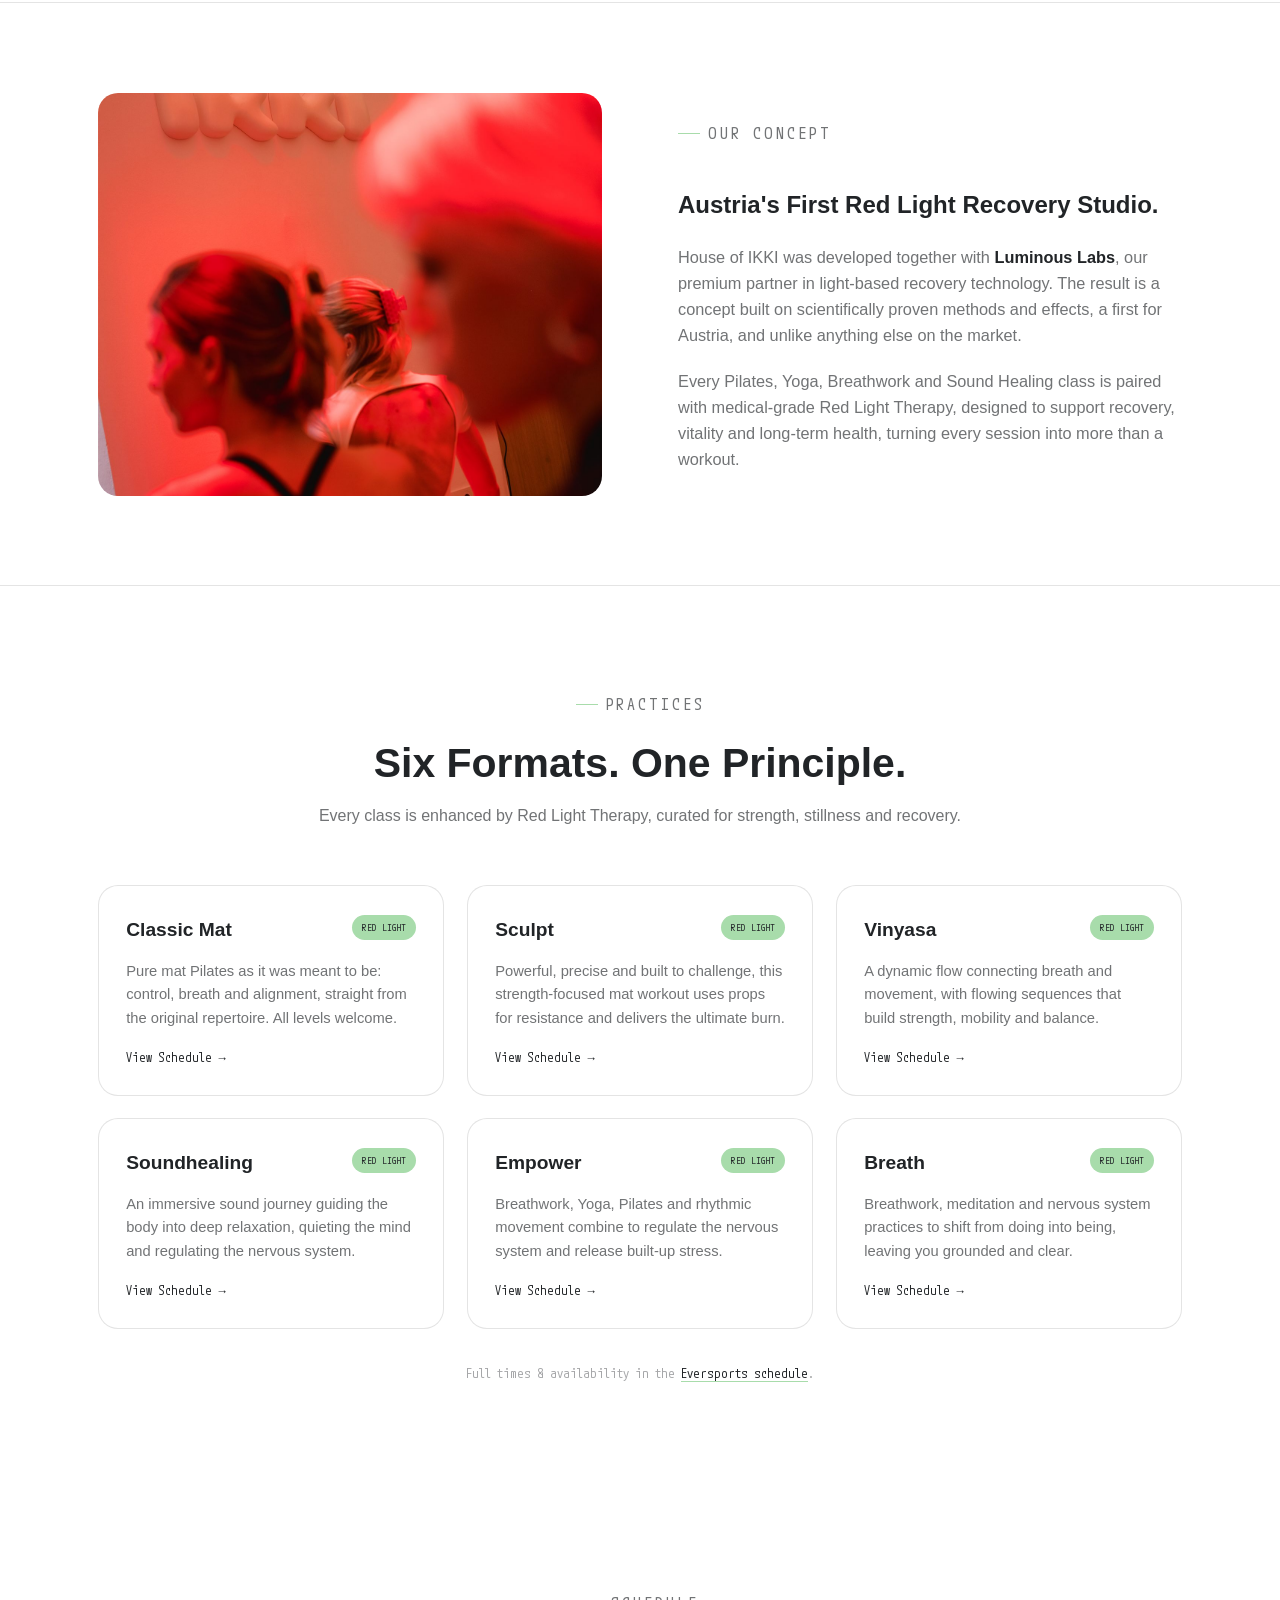
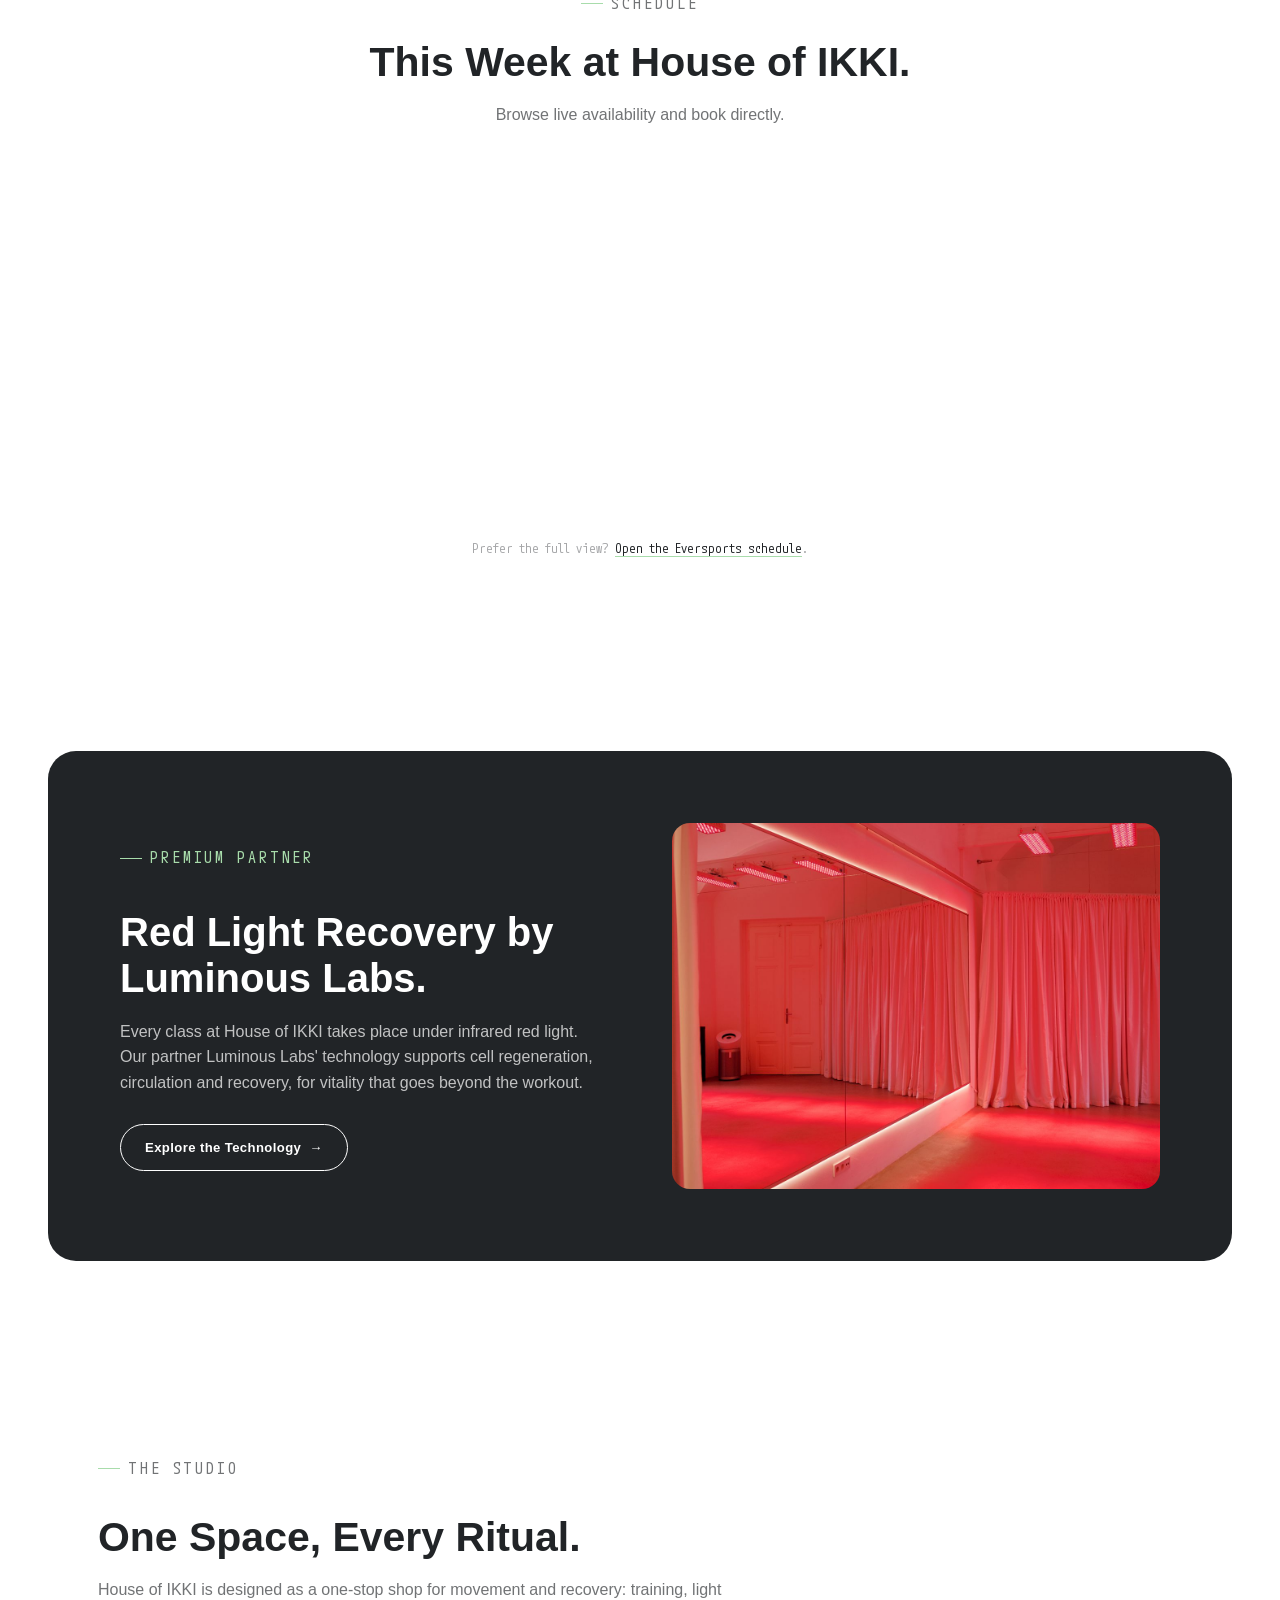
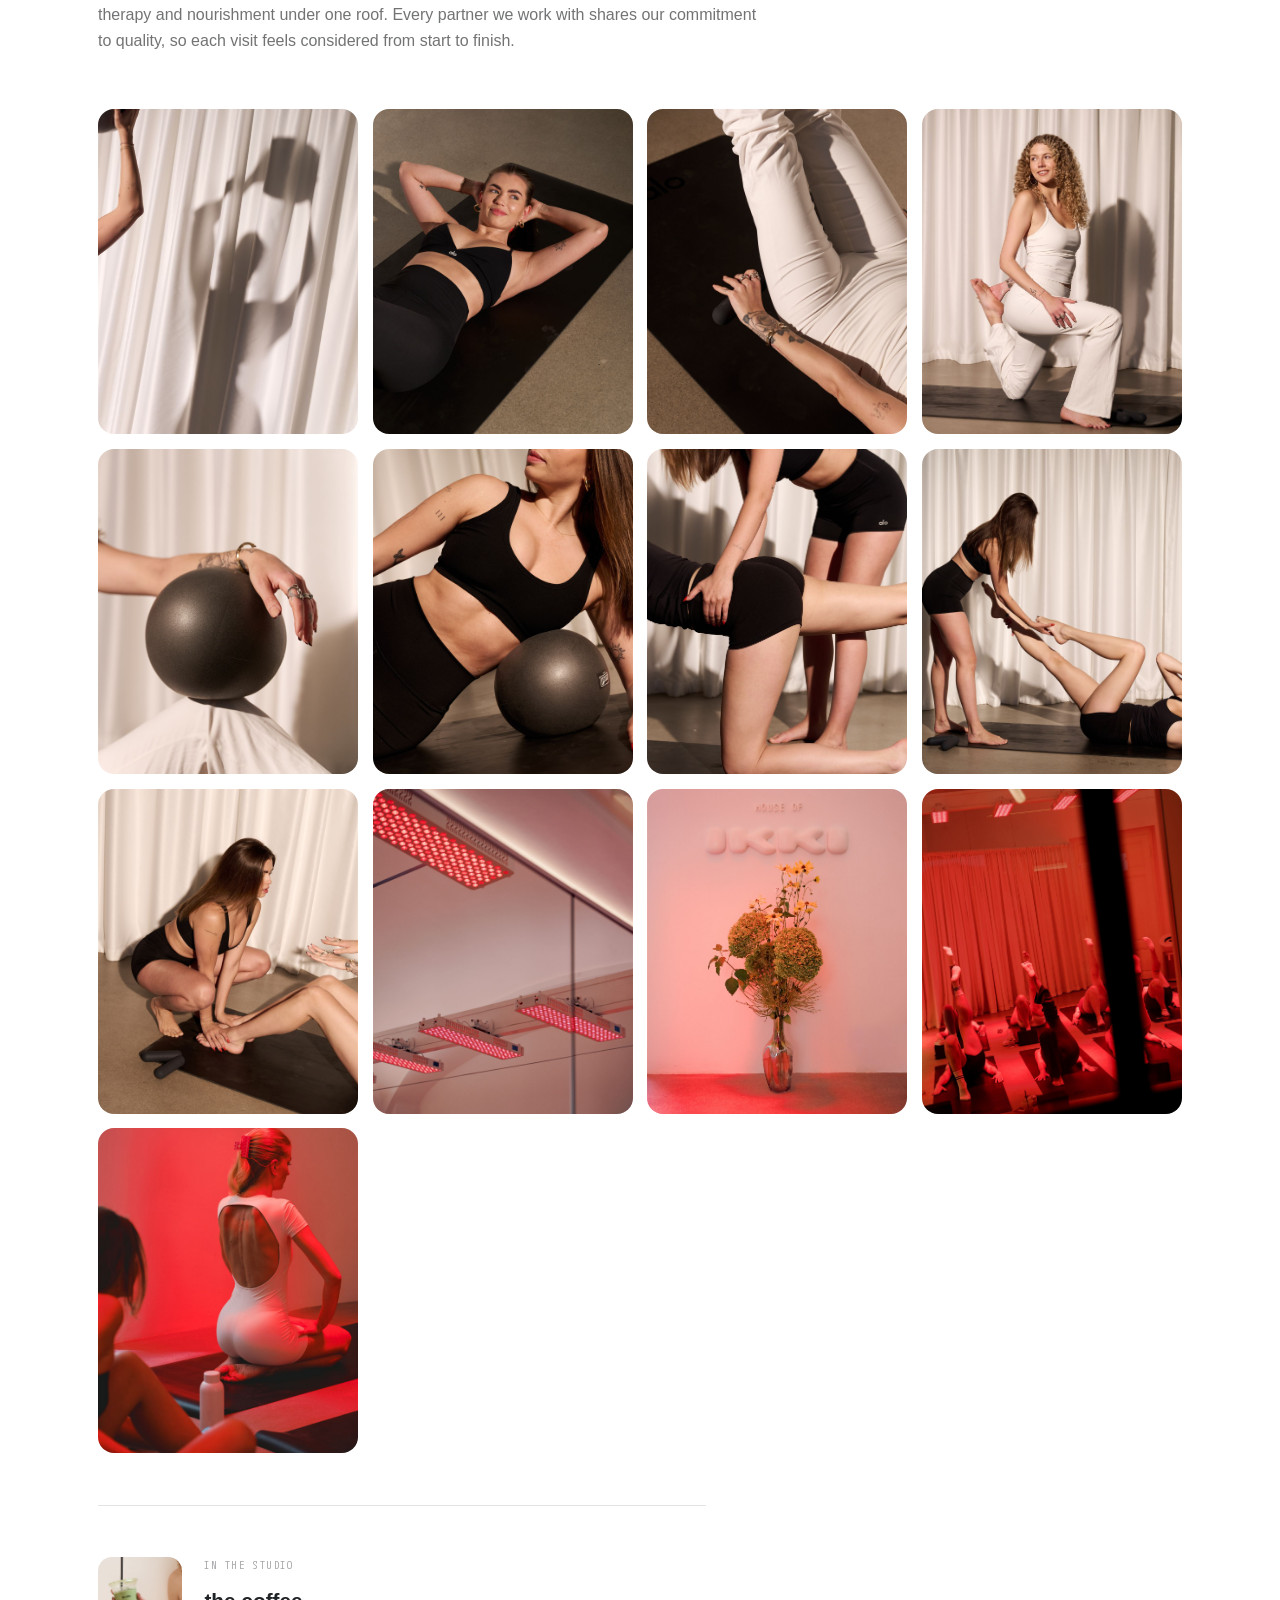
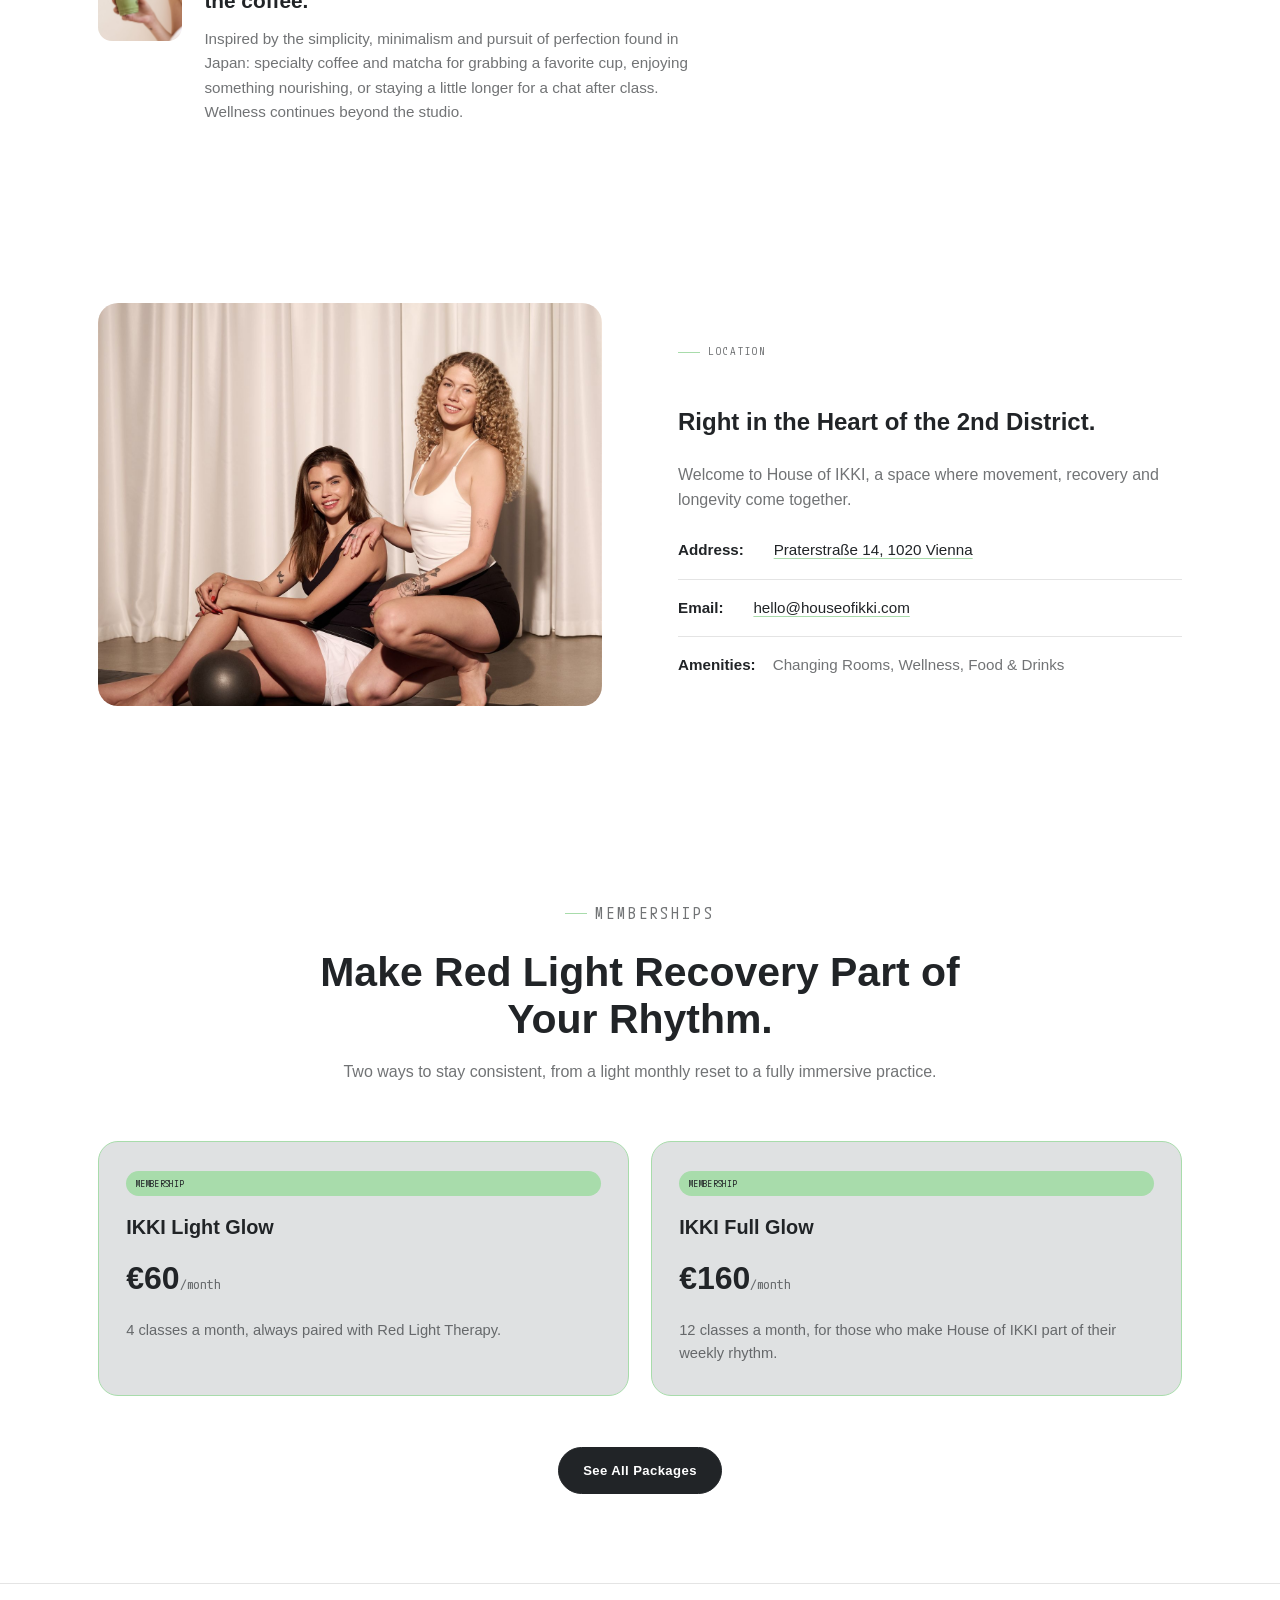
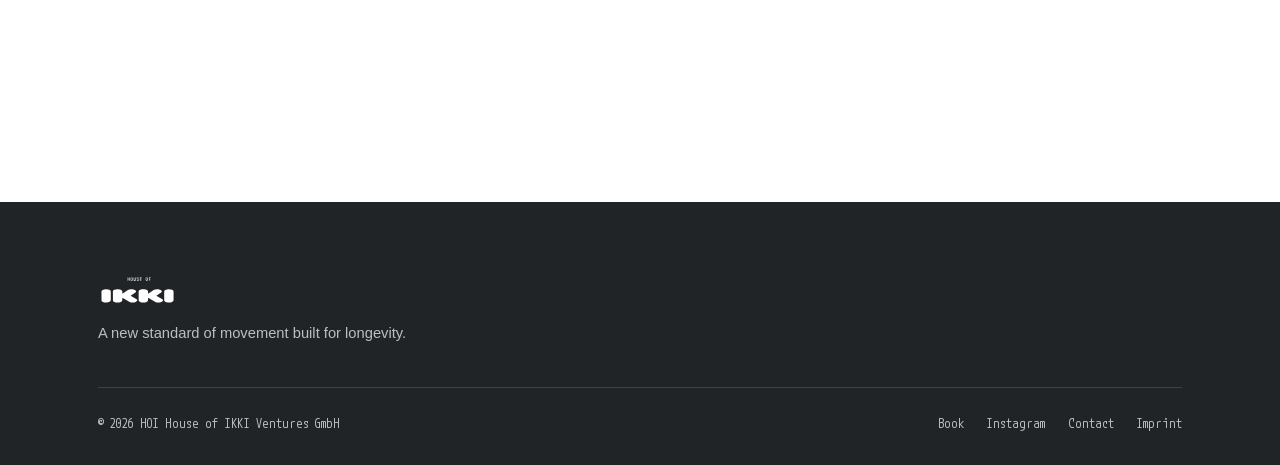
==== commit b236a3f4: "Move newsletter widget to its own full-width section Was cramped into half the footer's two-column g" ====
--- a/index.html
+++ b/index.html
@@ -324,6 +324,15 @@
       </div>
     </section>
 
+    <!-- ─── Newsletter ─────────────────────────────────────── -->
+    <section id="newsletter" class="newsletter-section">
+      <div class="wrap">
+        <div class="newsletter-widget reveal">
+          <div data-eversports-widget-id="62ece520-786d-4863-a978-fc3d4756bf72"></div>
+        </div>
+      </div>
+    </section>
+
   </main>
 
   <footer>
@@ -332,9 +341,6 @@
         <div>
           <img src="img/logo-white.svg" alt="House of IKKI" class="footer-logo-img" />
           <p>A new standard of movement built for longevity.</p>
-        </div>
-        <div class="footer-newsletter">
-          <div data-eversports-widget-id="62ece520-786d-4863-a978-fc3d4756bf72"></div>
         </div>
       </div>
 
--- a/styles.css
+++ b/styles.css
@@ -566,6 +566,17 @@
 .membership-card p { margin: 0.3rem 0 0; color: var(--carbon-soft); font-size: 0.92rem; }
 .memberships-cta { display: flex; justify-content: center; }
 
+/* ─── Newsletter ─────────────────────────────────────────────── */
+.newsletter-section {
+  border-top: 1px solid var(--line);
+  padding-top: clamp(2.6rem, 6vw, 4rem);
+  padding-bottom: clamp(2.6rem, 6vw, 4rem);
+}
+.newsletter-widget {
+  max-width: 46rem;
+  margin: 0 auto;
+}
+
 /* ─── Standort ────────────────────────────────────────────────── */
 .location {
   display: grid;
@@ -598,15 +609,8 @@
   margin-top: clamp(3.5rem, 7vw, 6.5rem);
 }
 .footer-top {
-  display: grid;
-  grid-template-columns: 1.2fr 1fr;
-  gap: clamp(2rem, 6vw, 4rem);
-  align-items: start;
   padding-bottom: 2.6rem;
   border-bottom: 1px solid rgba(255, 255, 255, 0.14);
-}
-.footer-newsletter {
-  min-height: 3.5rem;
 }
 .footer-logo-img {
   height: 32px;
@@ -669,7 +673,6 @@
   .location { grid-template-columns: 1fr; }
   .location-visual { order: -1; }
   .gallery-grid { grid-template-columns: repeat(2, 1fr); }
-  .footer-top { grid-template-columns: 1fr; }
 }
 
 @media (max-width: 560px) {
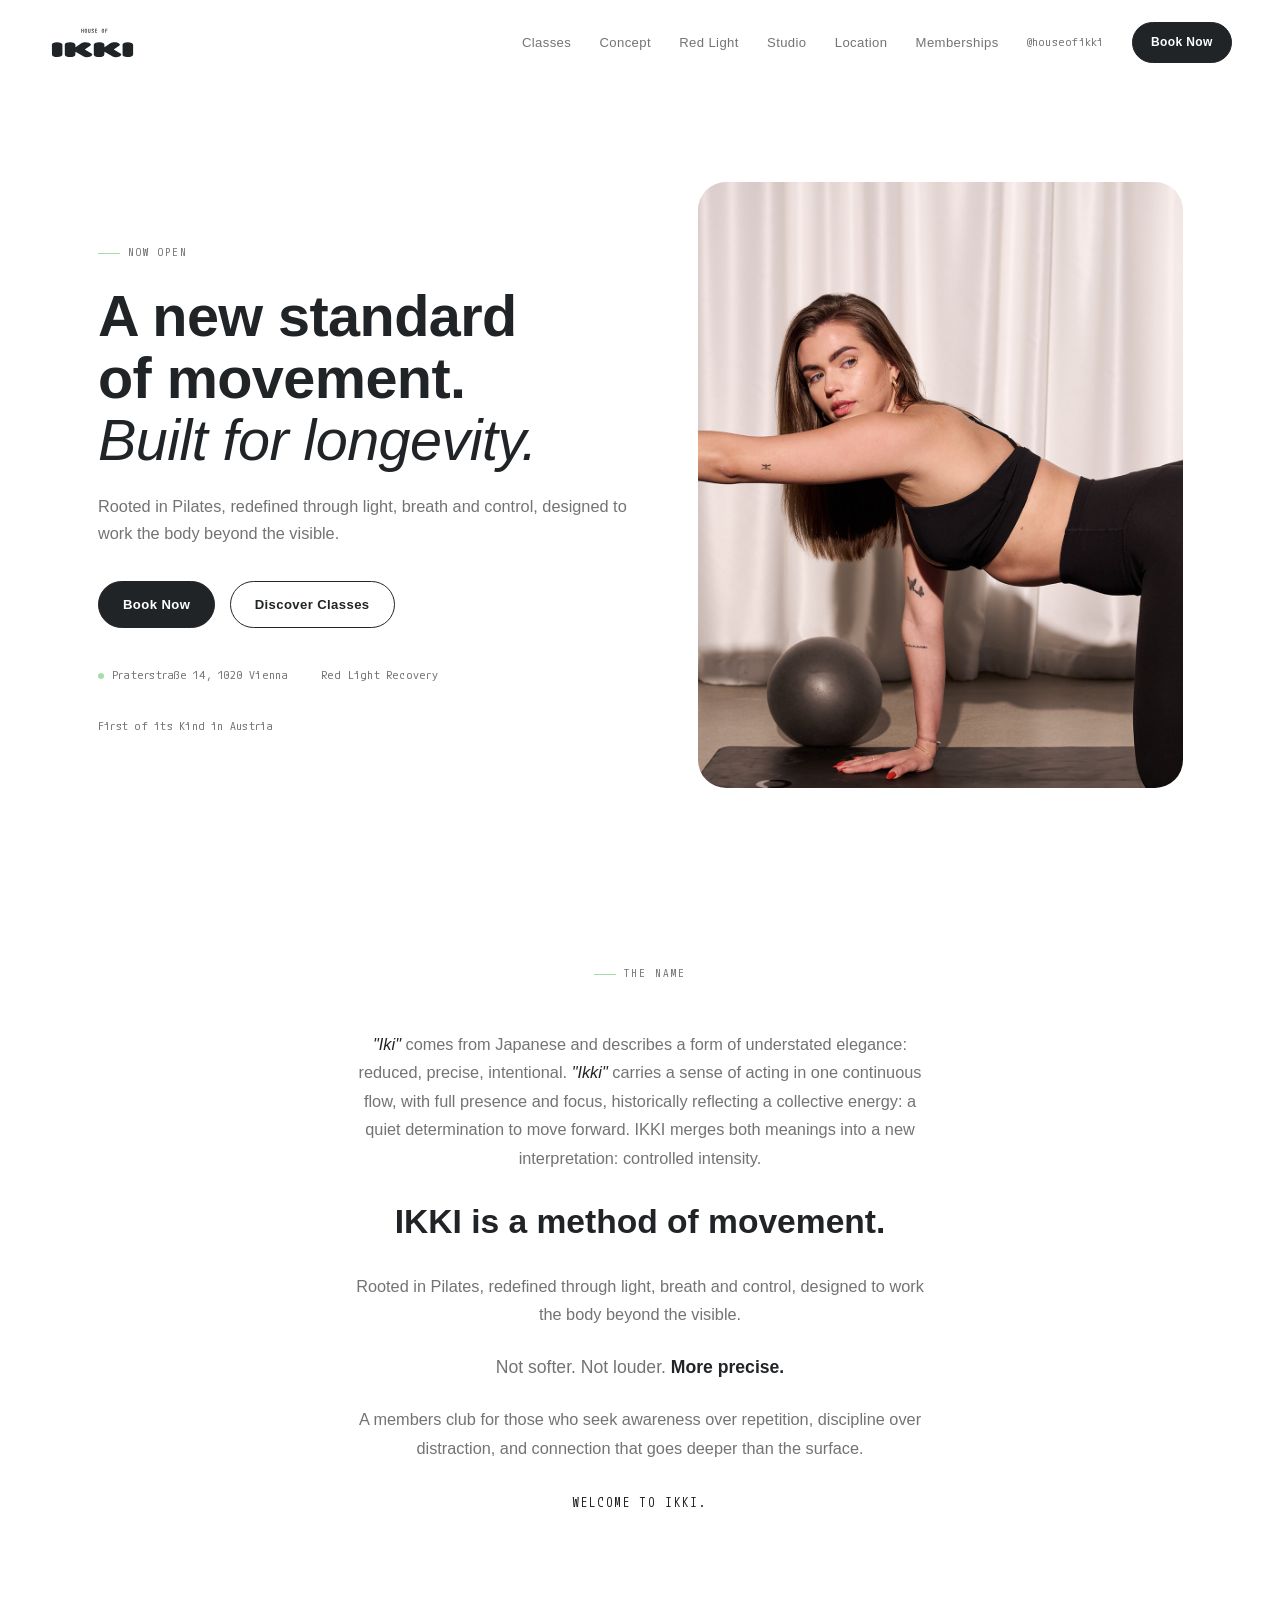
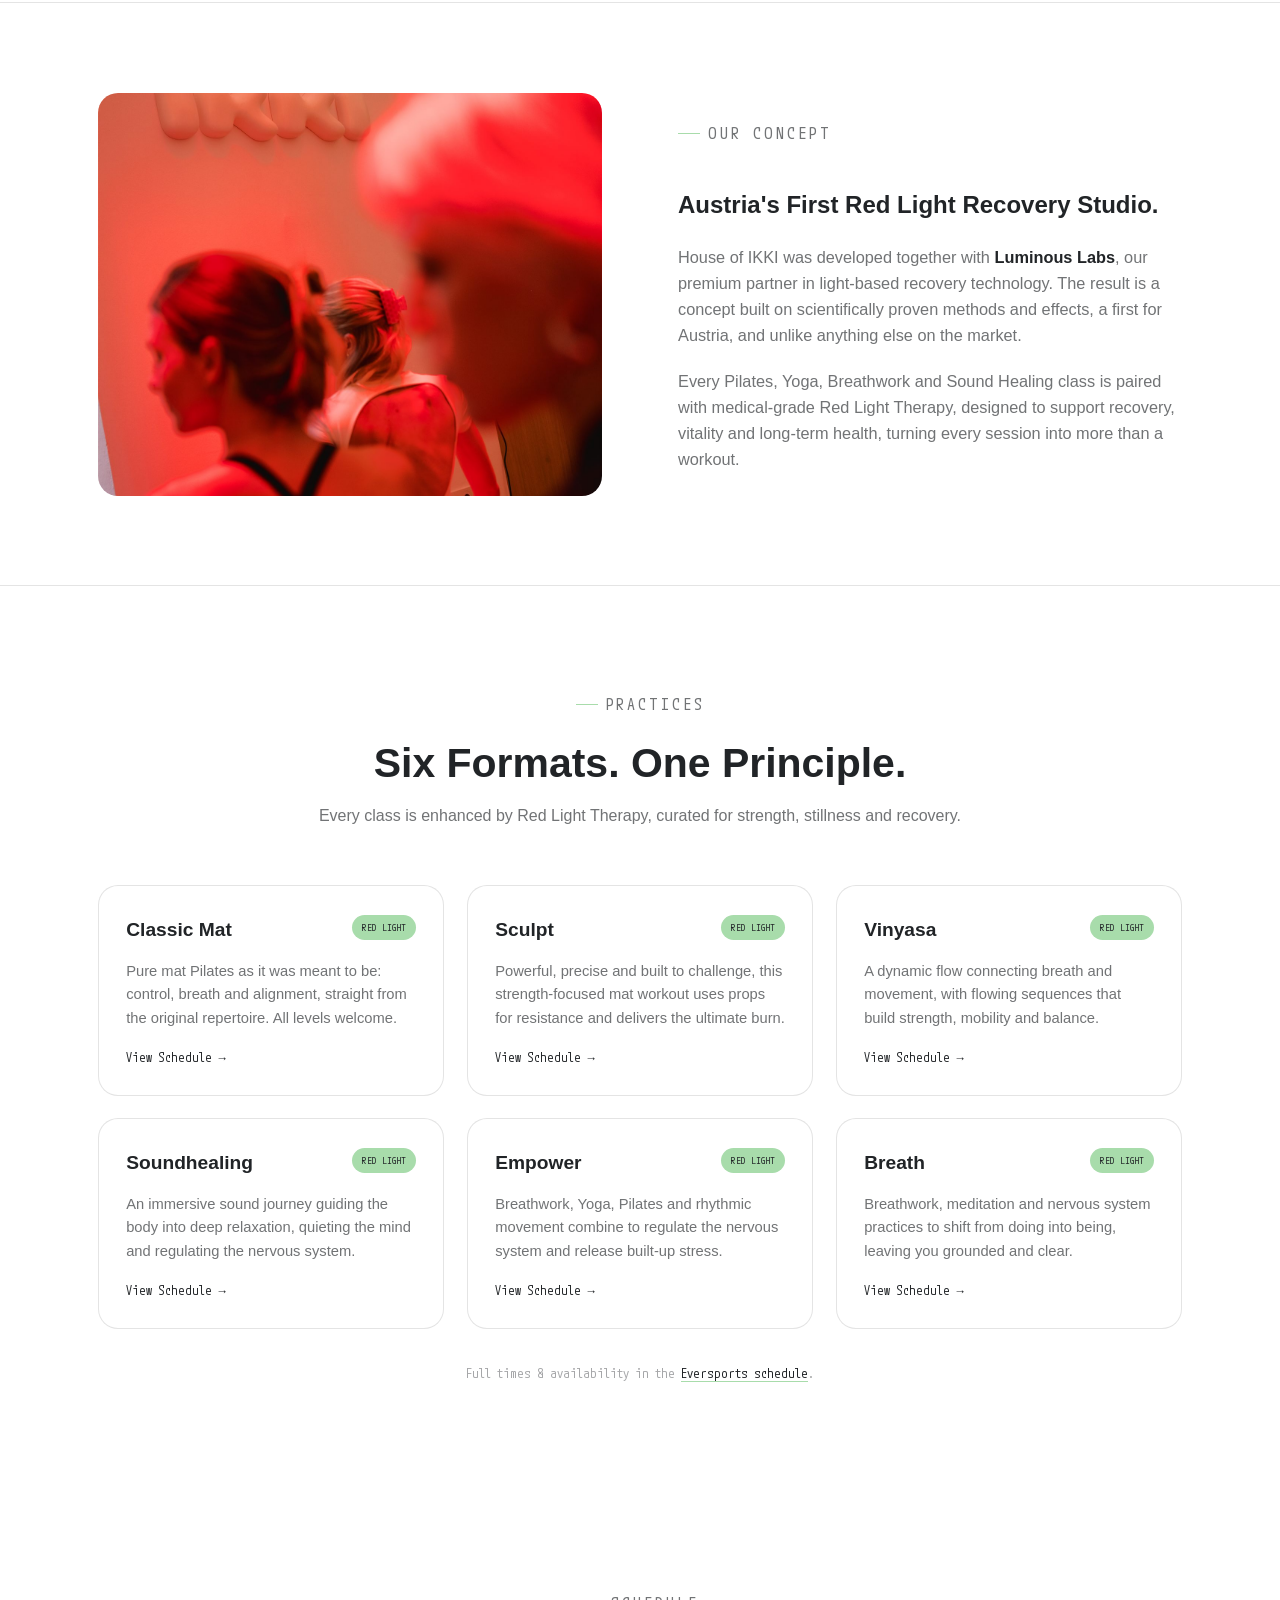
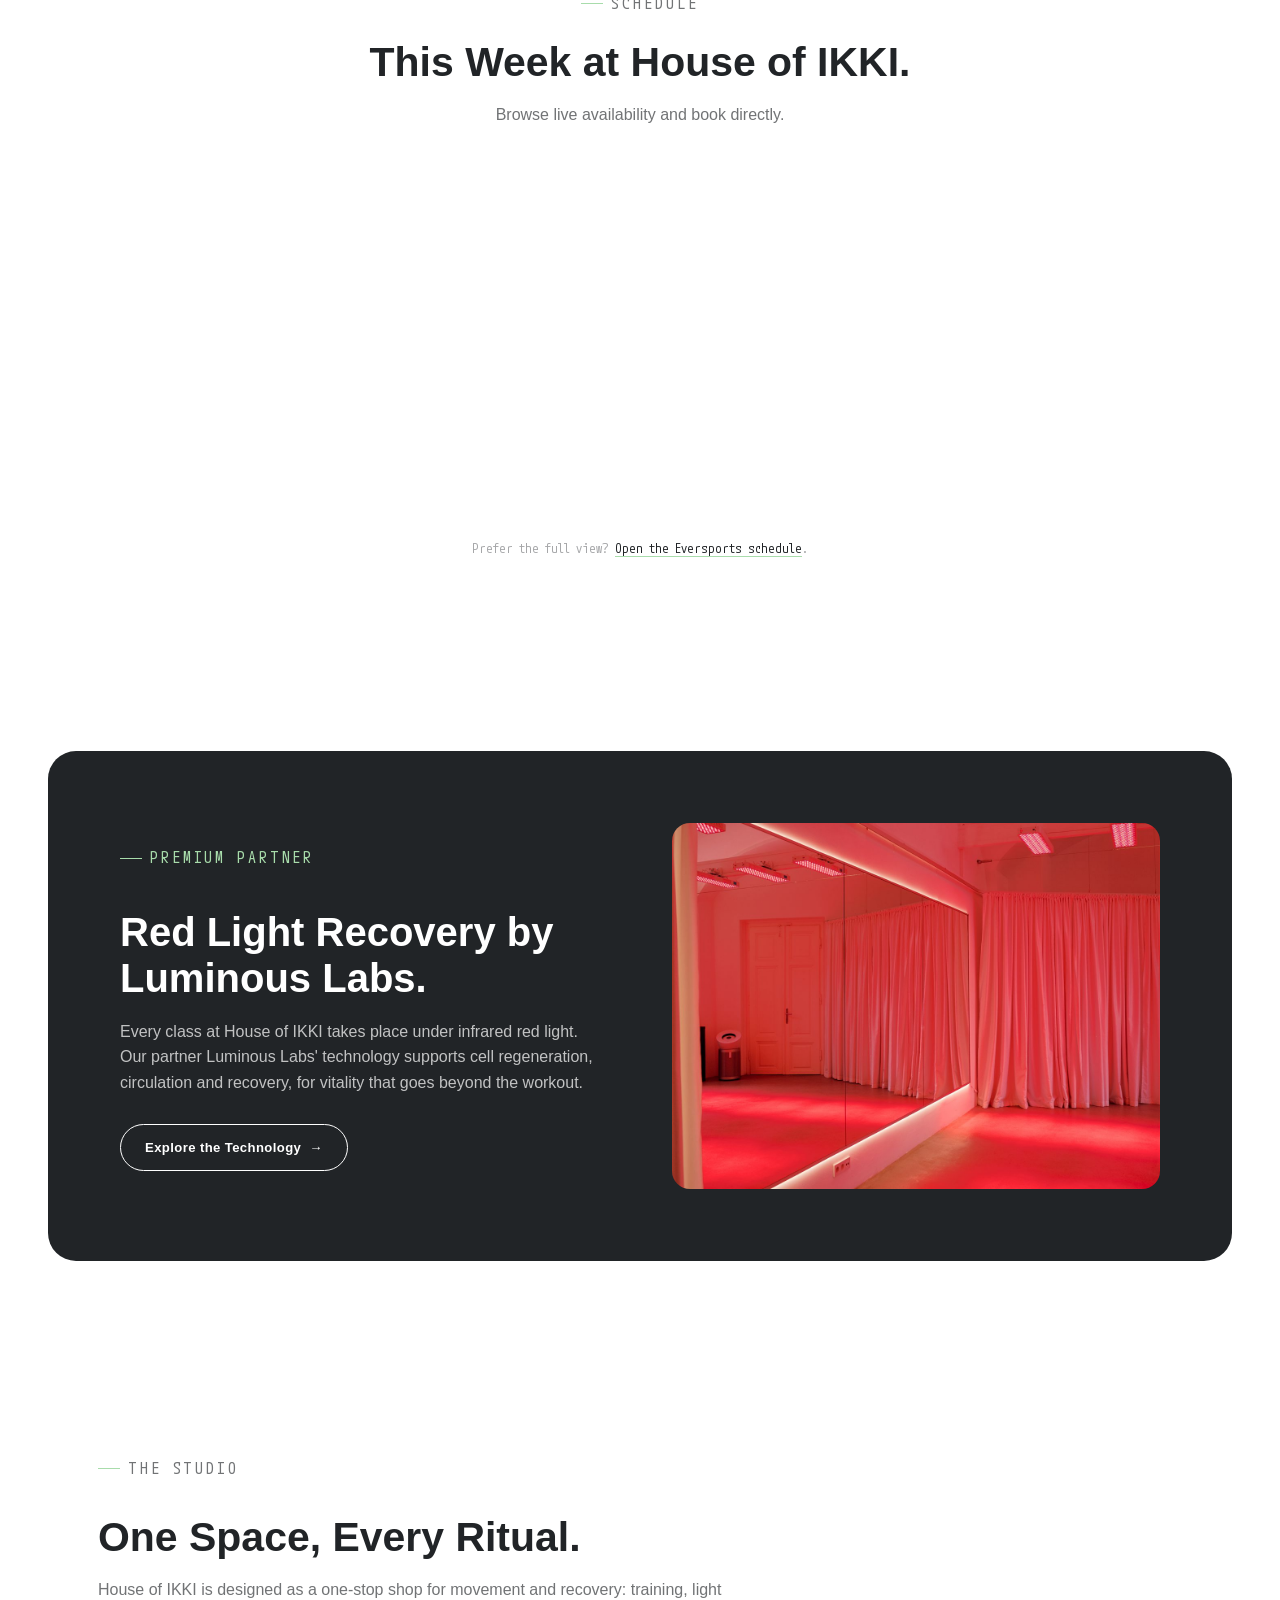
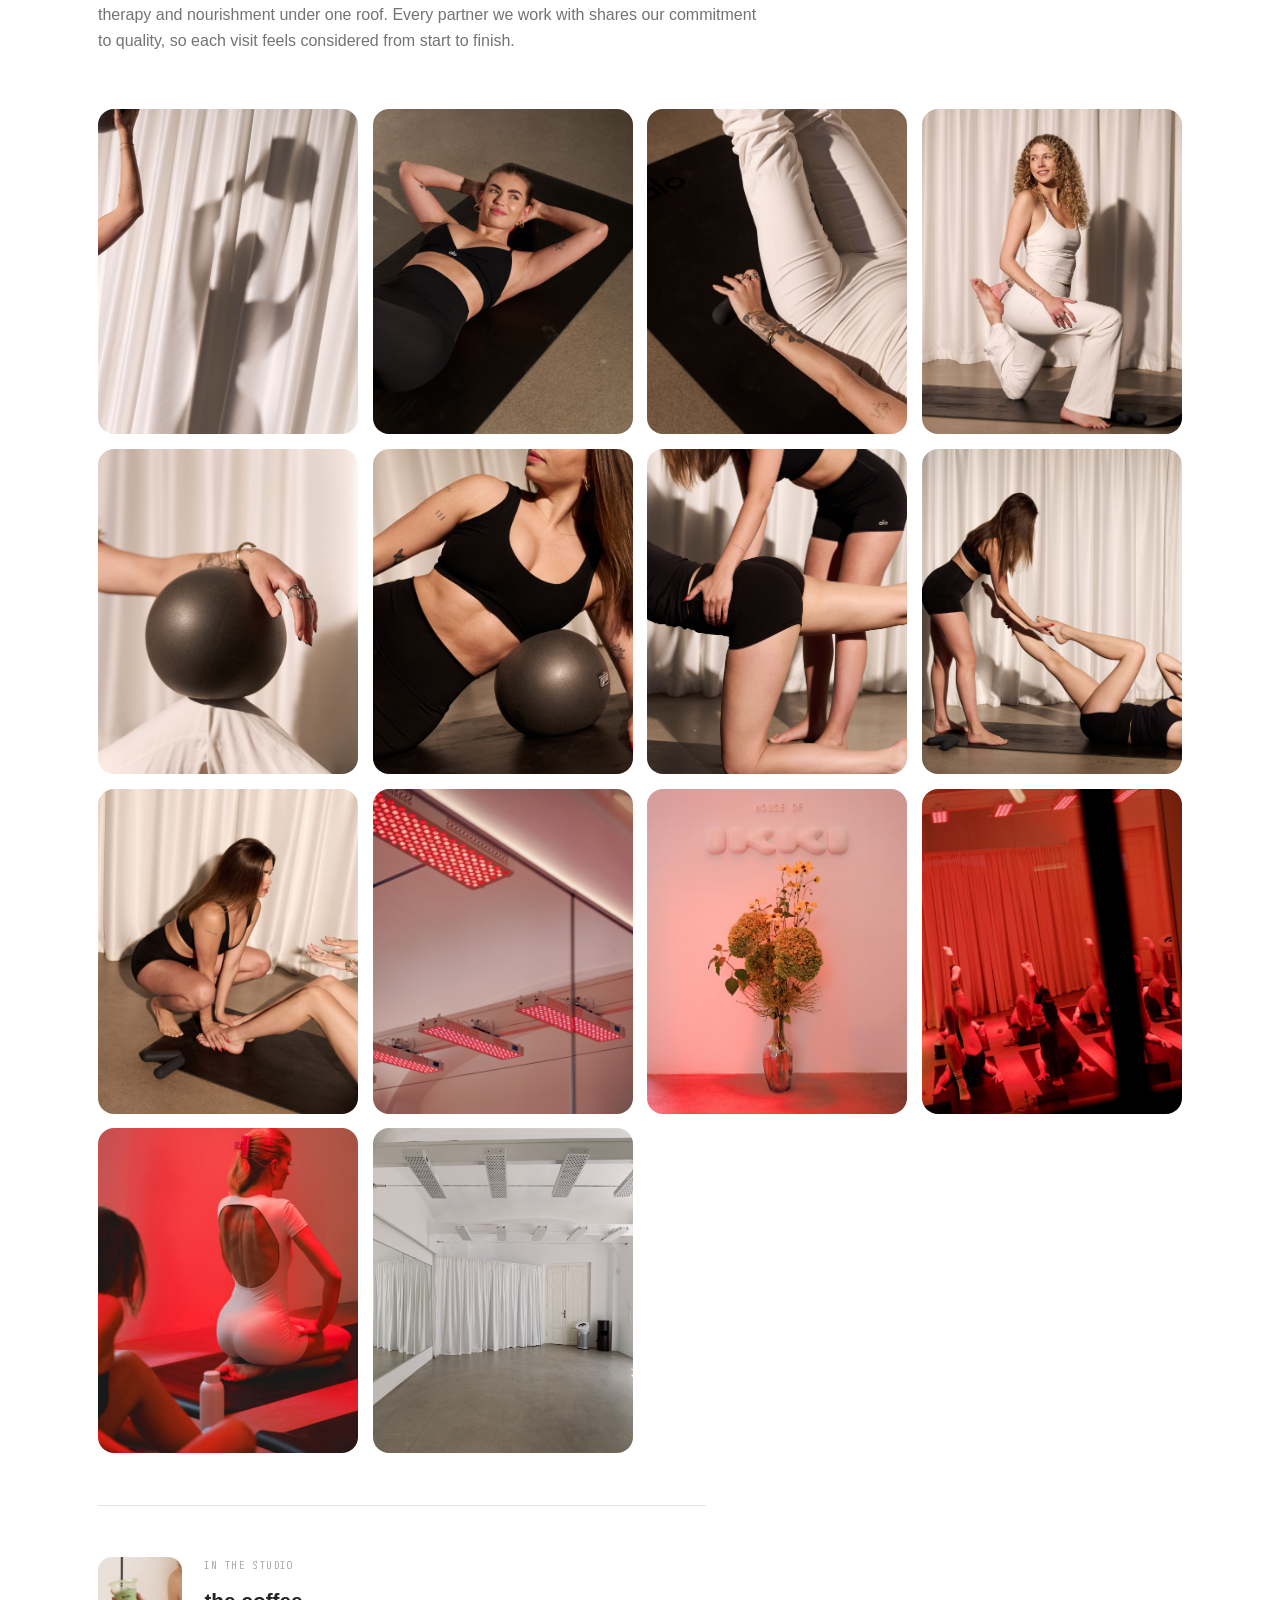
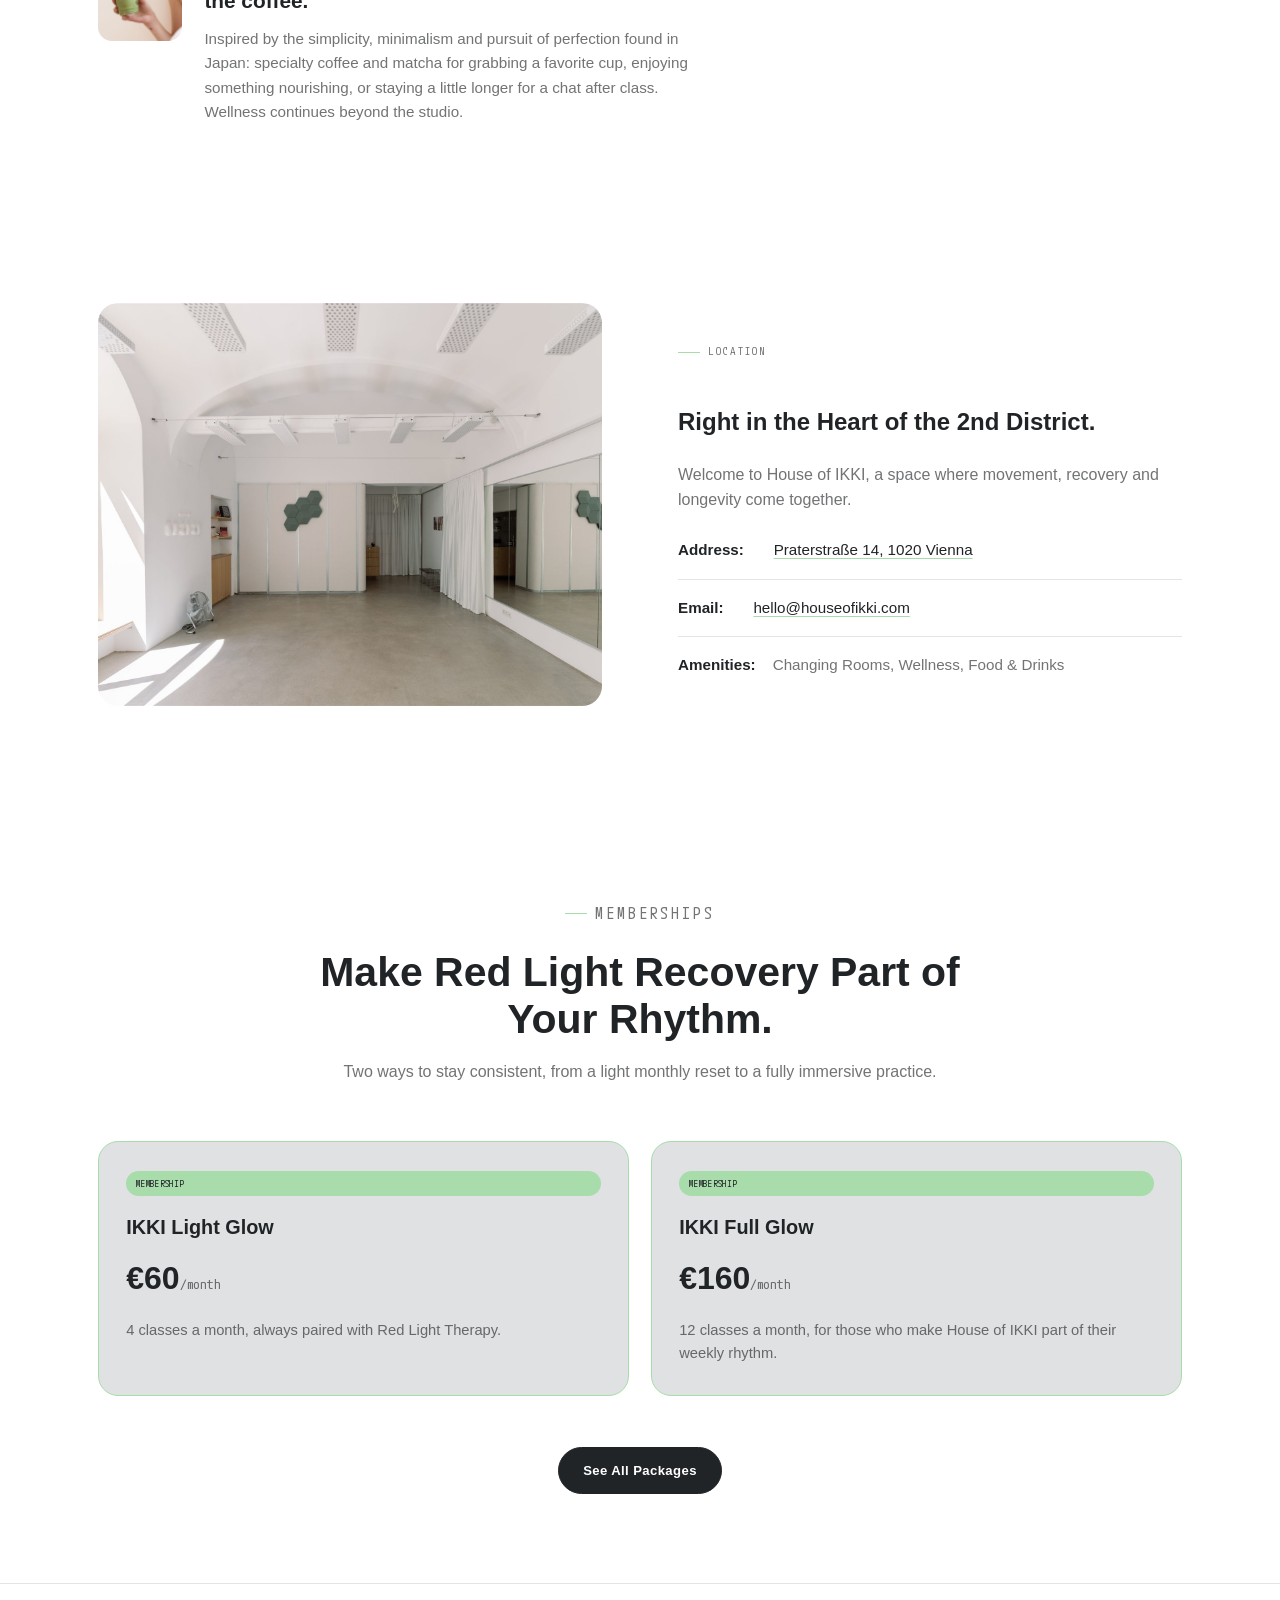
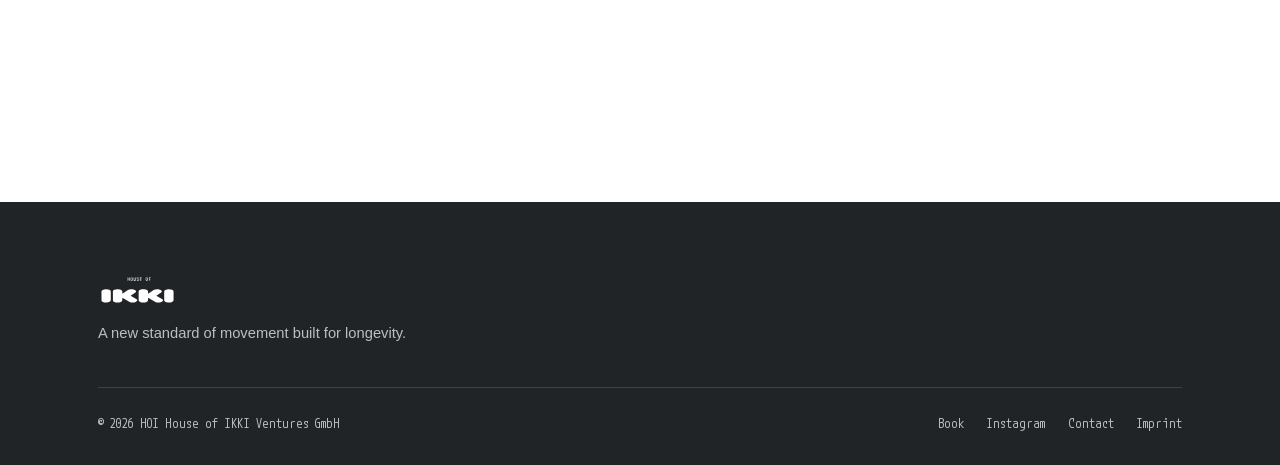
==== commit dd490e9b: "Replace Location photo, add studio wide shot to gallery New "ikki (36)" replaces the placeholder-era" ====
--- a/index.html
+++ b/index.html
@@ -254,6 +254,7 @@
           <img class="photo reveal" style="--i:10" src="img/studio/gallery-12.jpg" alt="The House of IKKI wordmark on the studio wall, lit in red" />
           <img class="photo reveal" style="--i:11" src="img/studio/gallery-13.jpg" alt="A class in session under red light, seen through a studio window" />
           <img class="photo reveal" style="--i:12" src="img/studio/gallery-14.jpg" alt="A member kneeling under red light at House of IKKI" />
+          <img class="photo reveal" style="--i:13" src="img/studio/gallery-15.jpg" alt="Wide view of the studio room with mirrored wall and arched window" />
         </div>
 
         <div class="partner-note reveal">
@@ -276,7 +277,7 @@
     <section id="location">
       <div class="wrap location">
         <div class="location-visual reveal">
-          <img class="photo" src="img/studio/location.jpg" alt="Two members sitting together and smiling at House of IKKI" loading="lazy" />
+          <img class="photo" src="img/studio/location.jpg" alt="The House of IKKI studio room with vaulted ceiling, red light panels and mirrored wall" loading="lazy" />
         </div>
         <div class="reveal">
           <p class="eyebrow">Location</p>
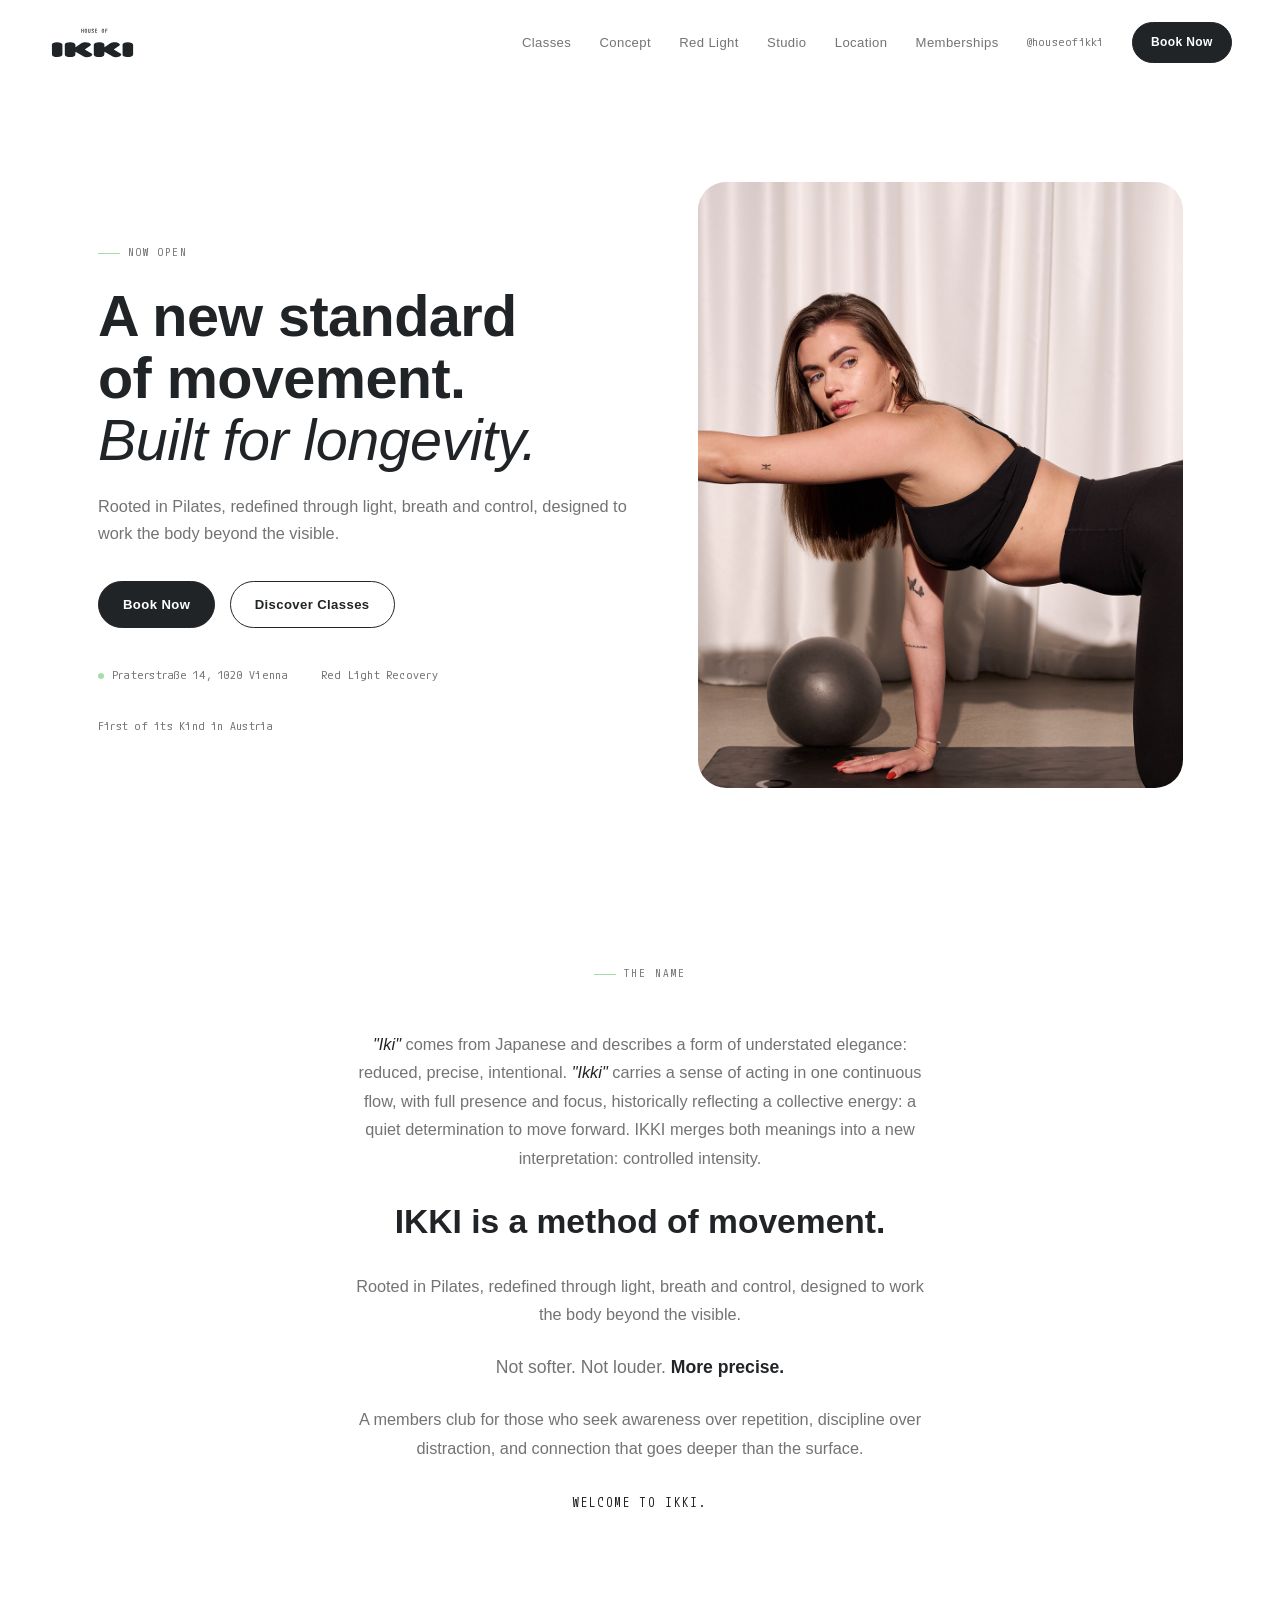
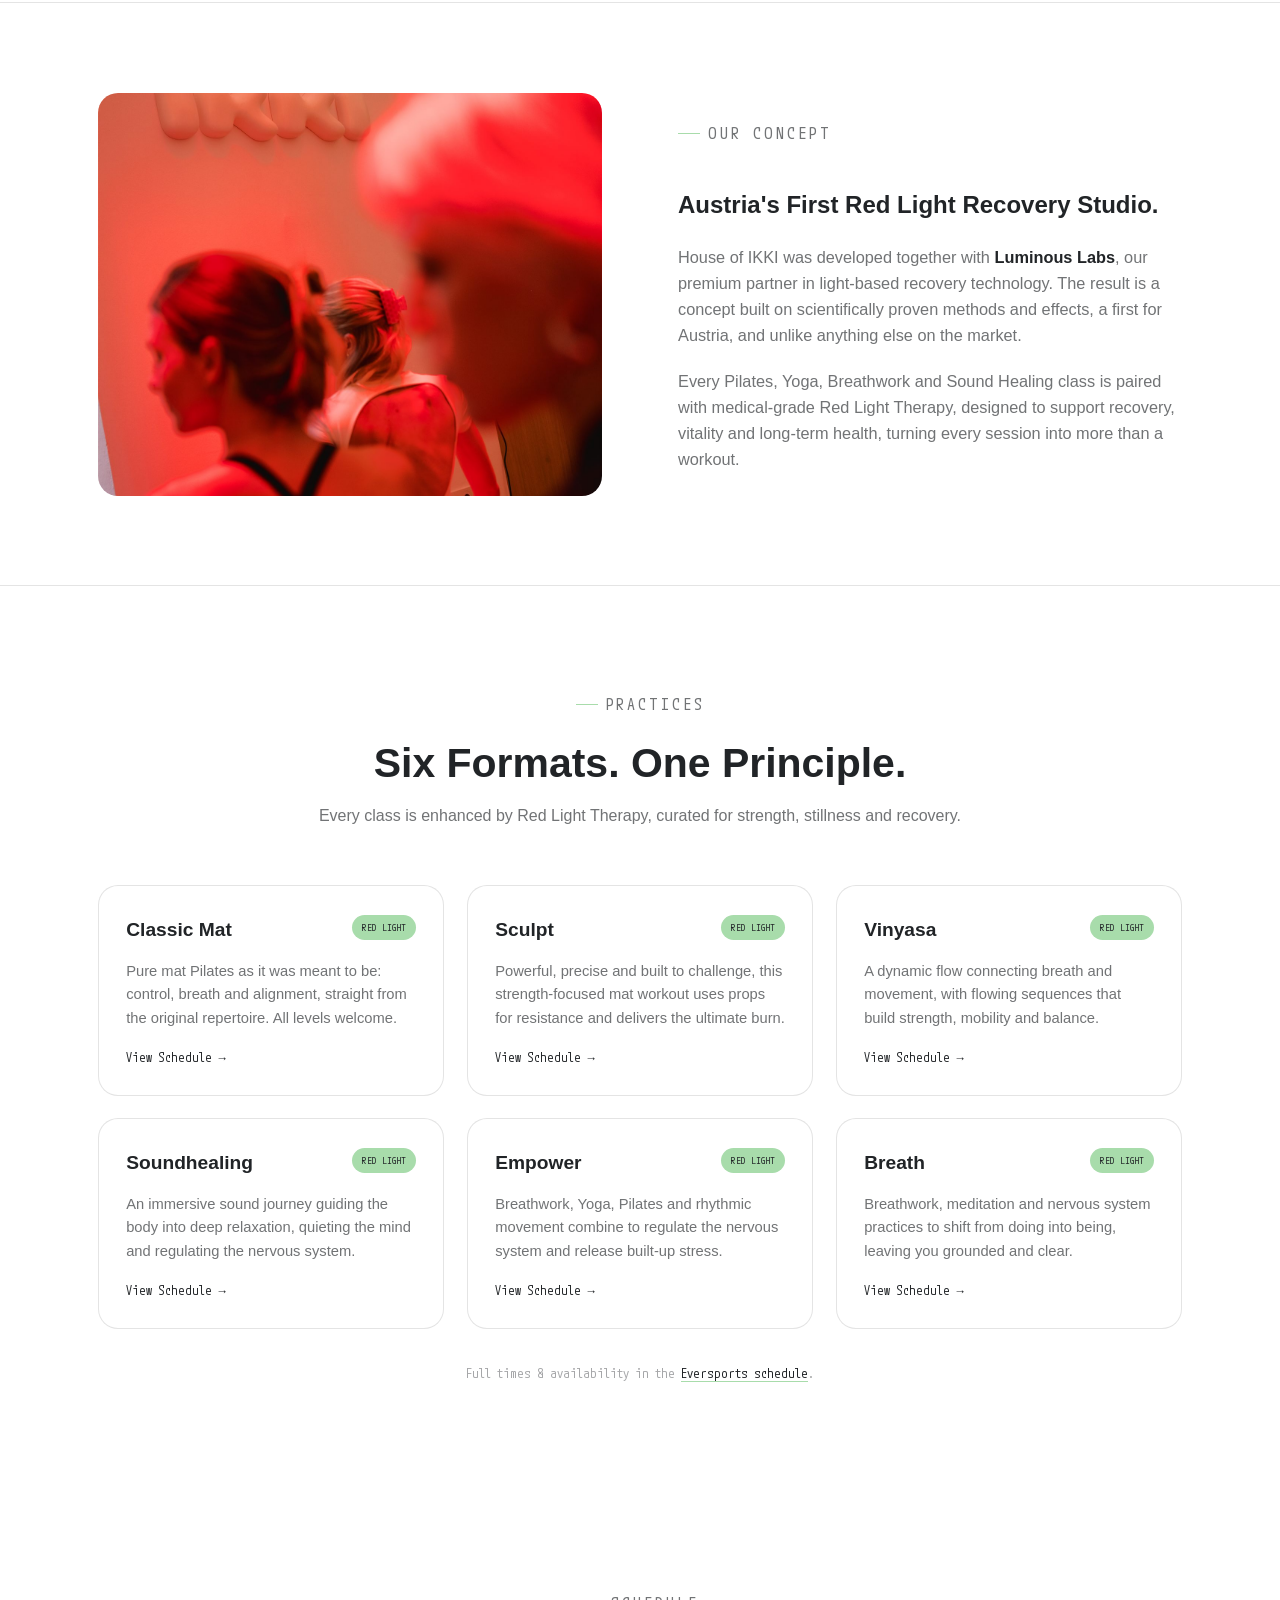
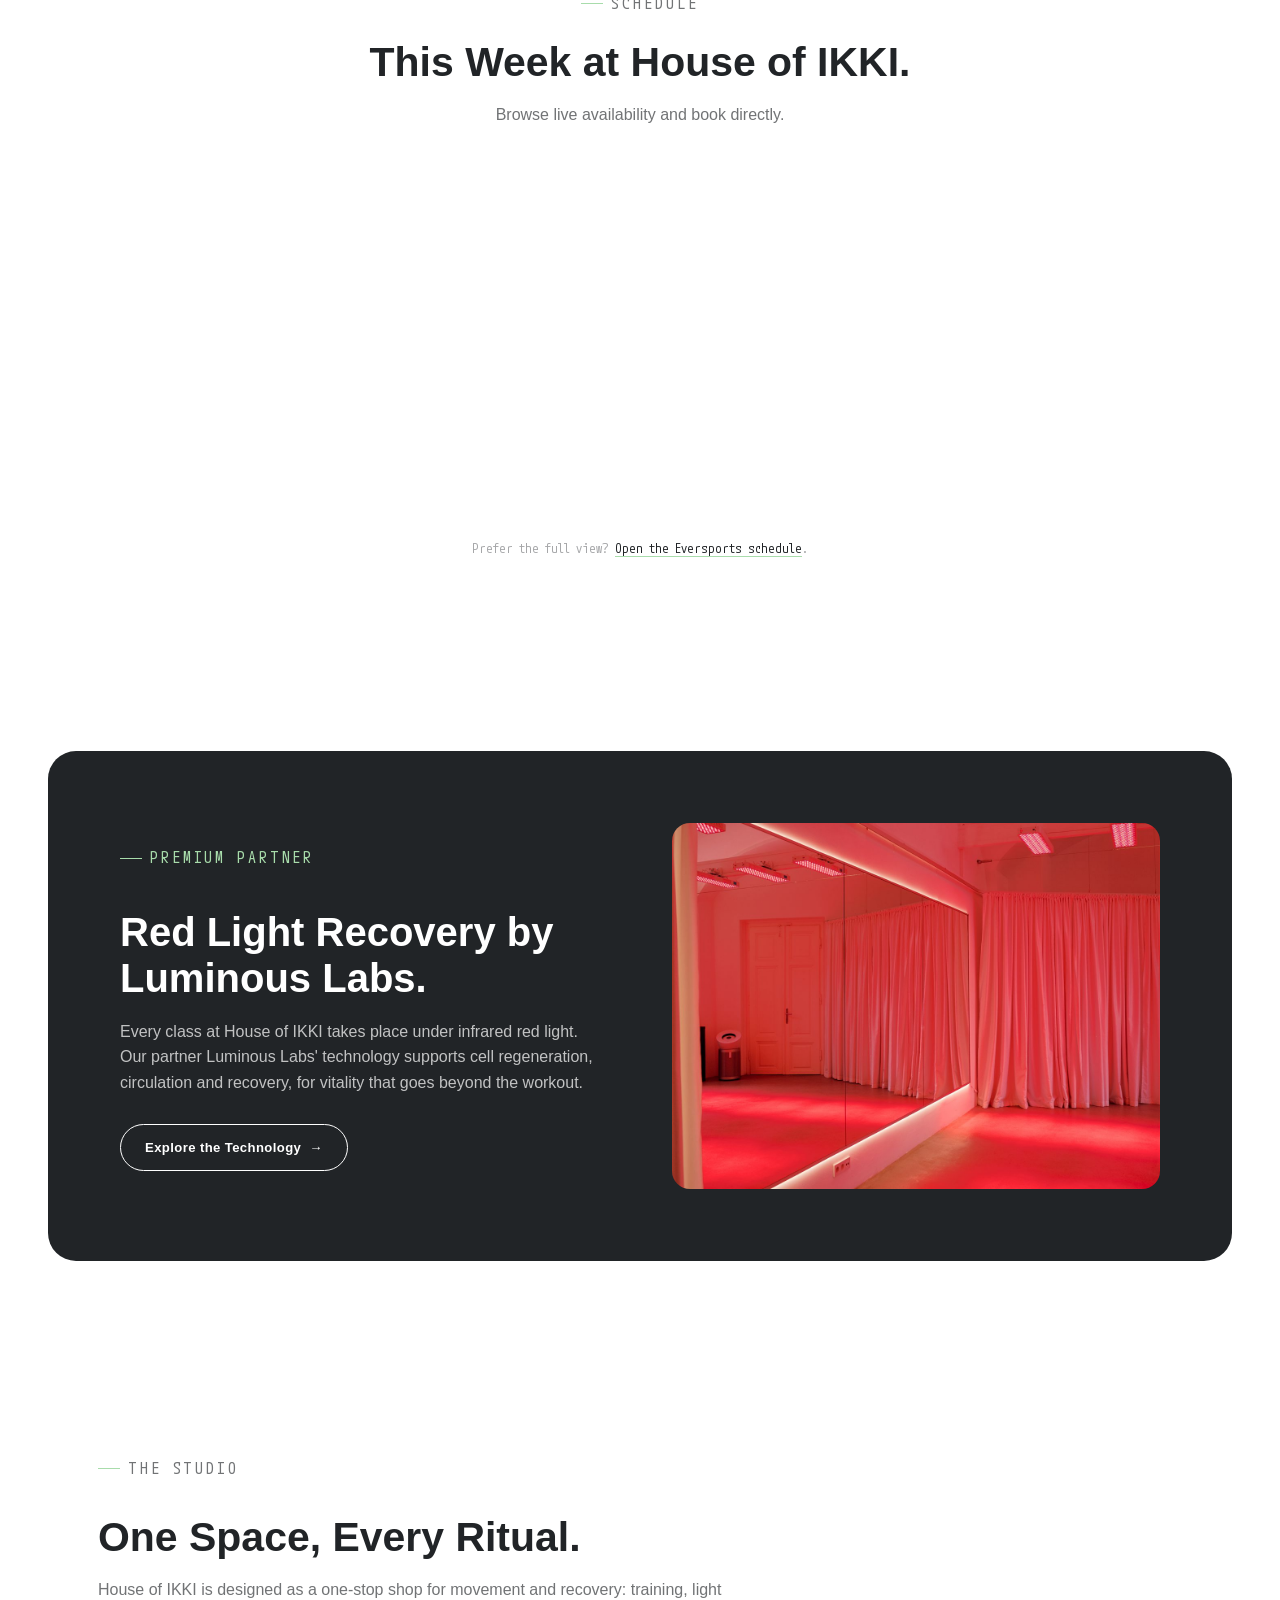
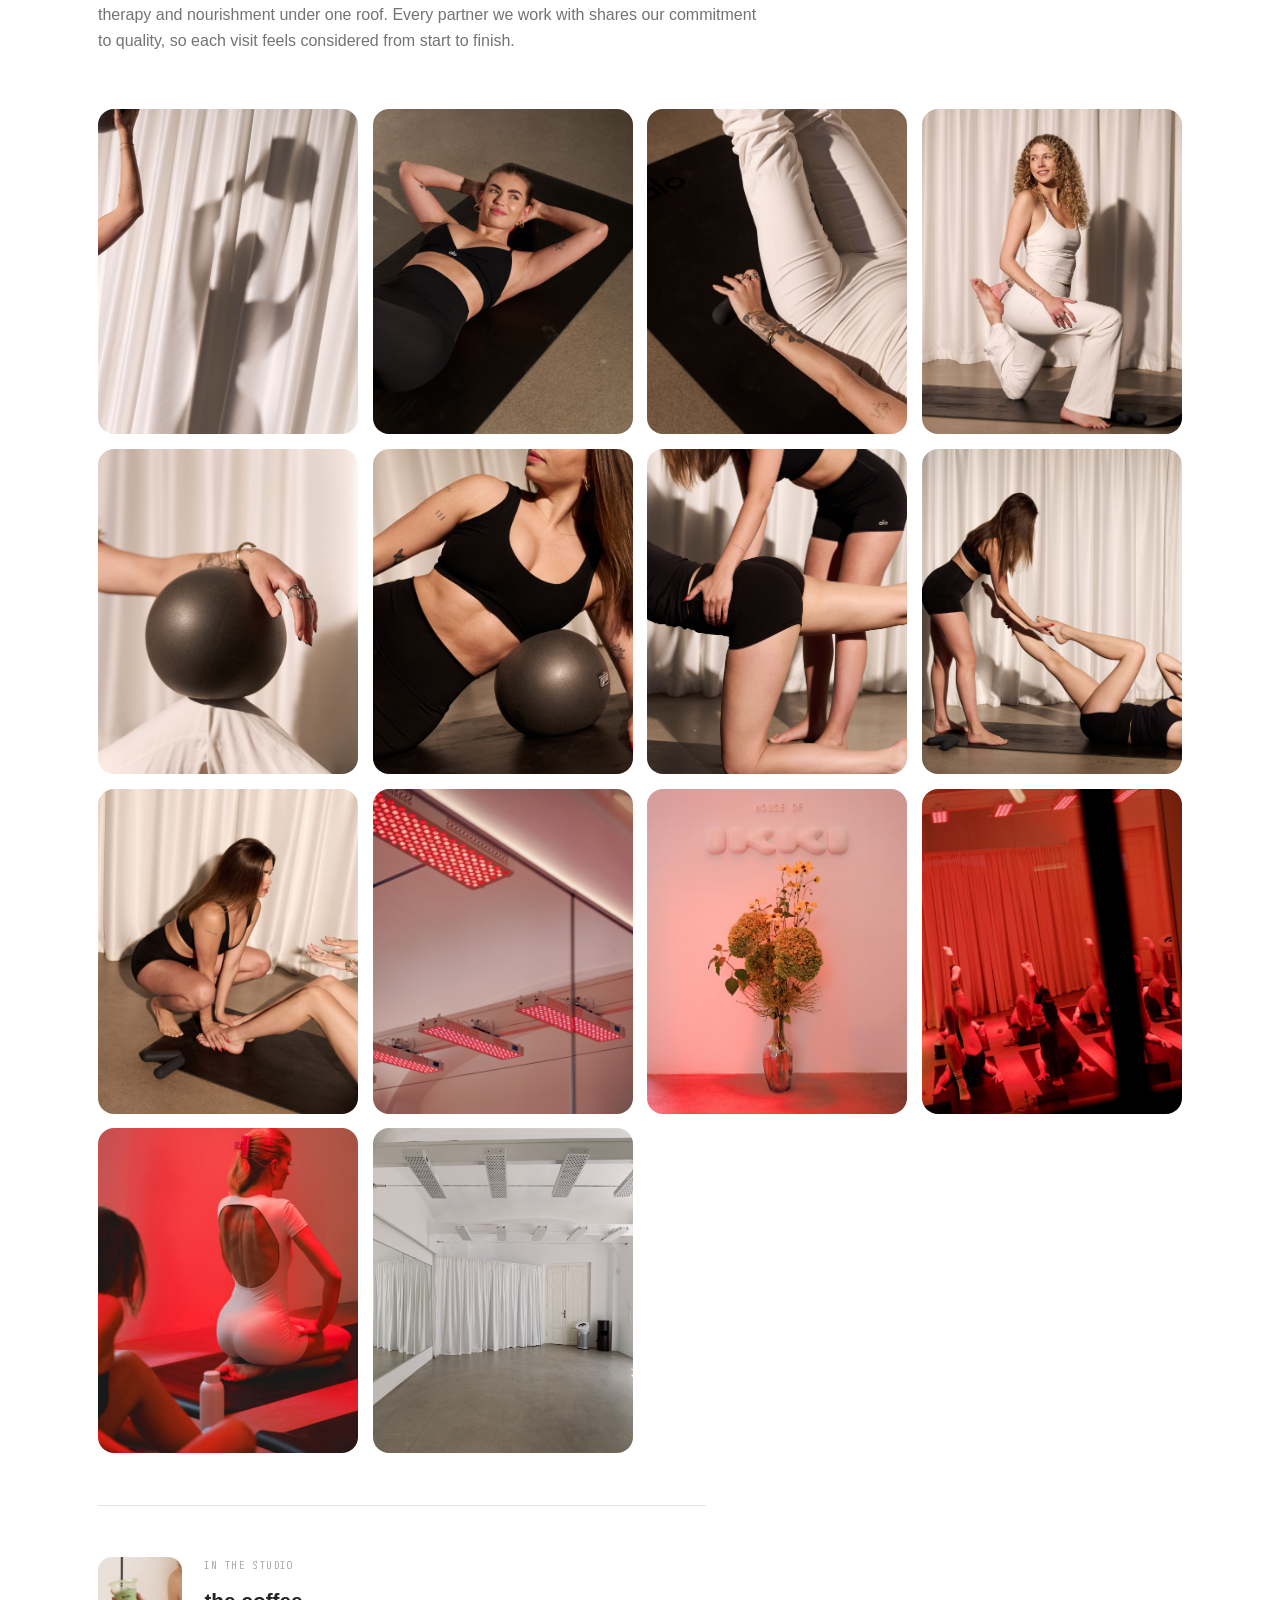
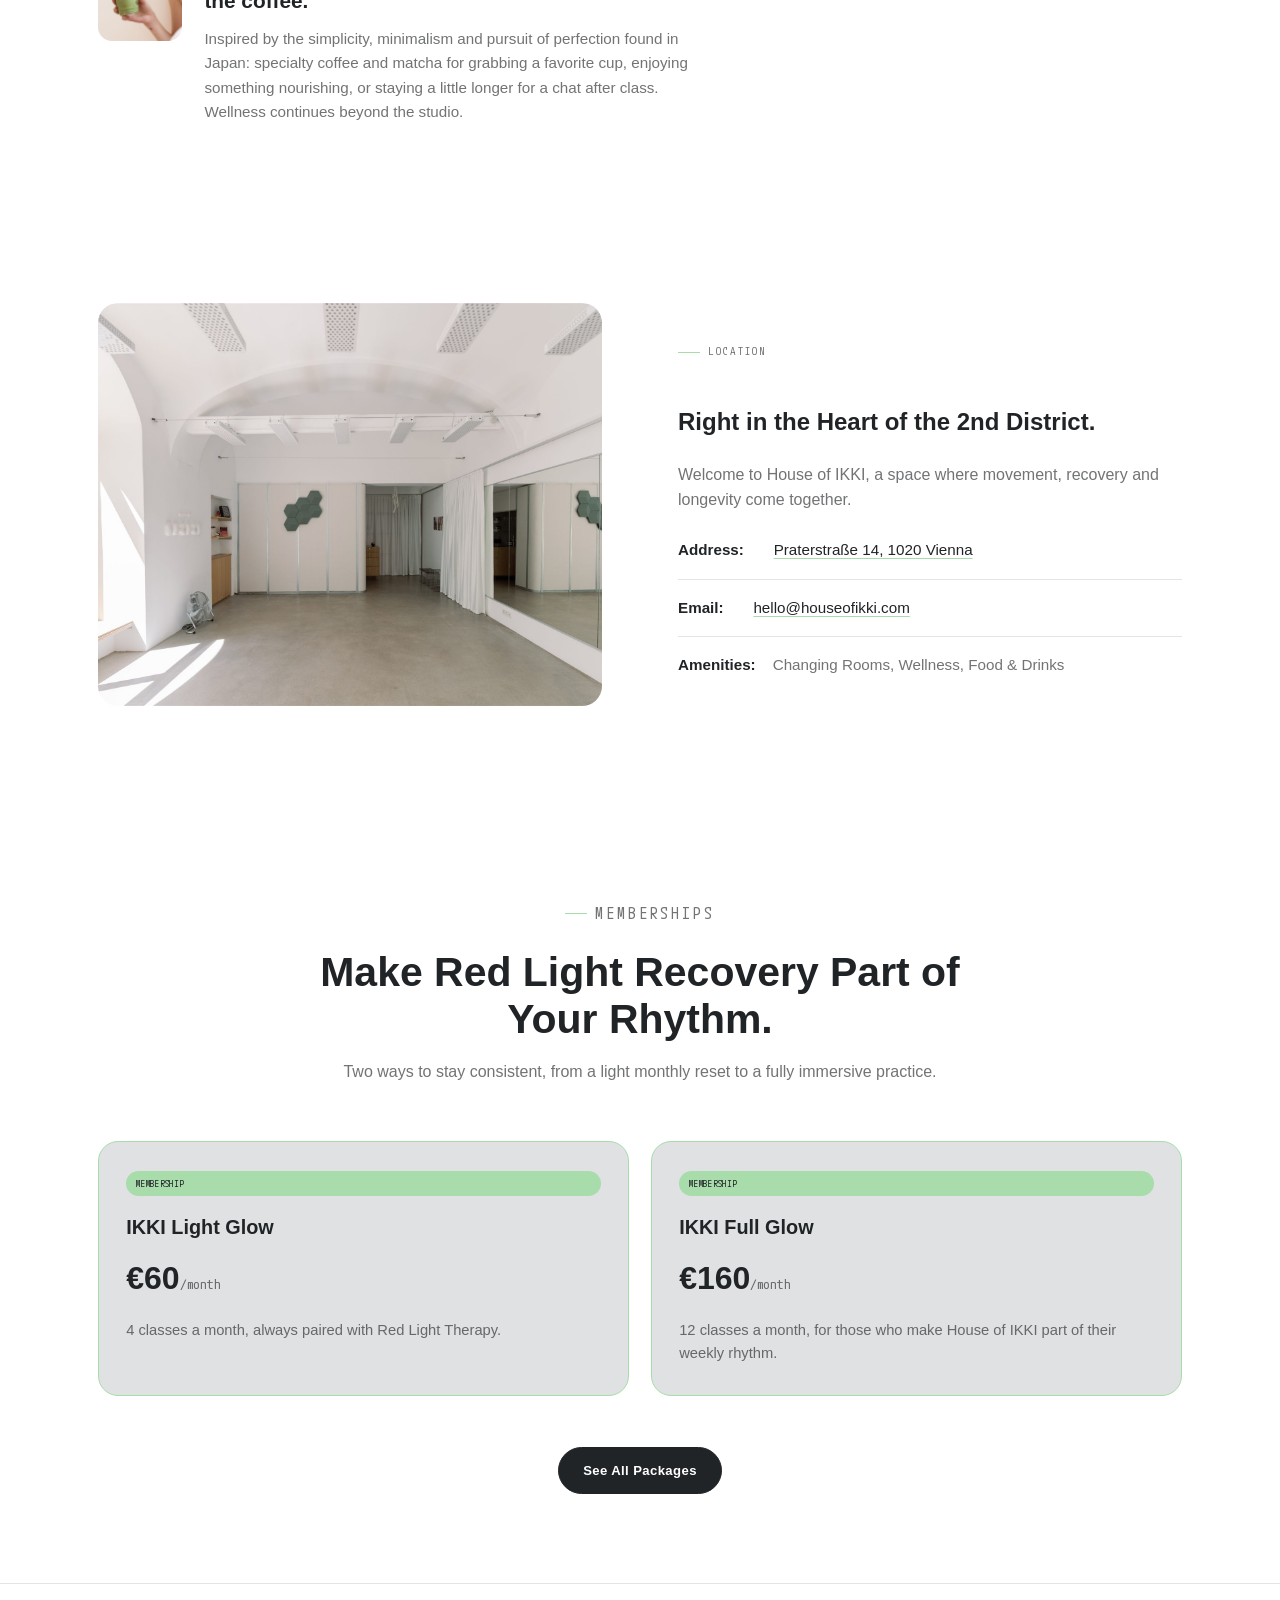
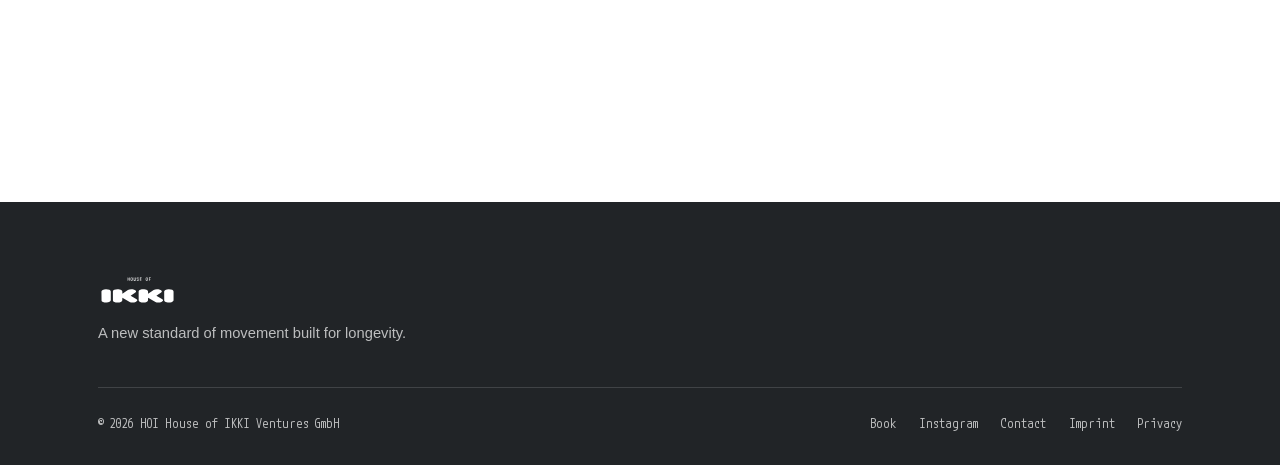
==== commit b3ceefef: "Host Datenschutzerklärung directly on the site Was only reachable via a Google Drive link that requi" ====
--- a/index.html
+++ b/index.html
@@ -352,6 +352,7 @@
           <a href="https://www.instagram.com/houseofikki?igsh=MXQ0MG1qejBoOW1pYQ==" target="_blank" rel="noopener noreferrer">Instagram</a>
           <a href="mailto:hello@houseofikki.com">Contact</a>
           <a href="impressum.html">Imprint</a>
+          <a href="legal/datenschutzerklaerung.pdf" target="_blank" rel="noopener noreferrer">Privacy</a>
         </nav>
       </div>
     </div>
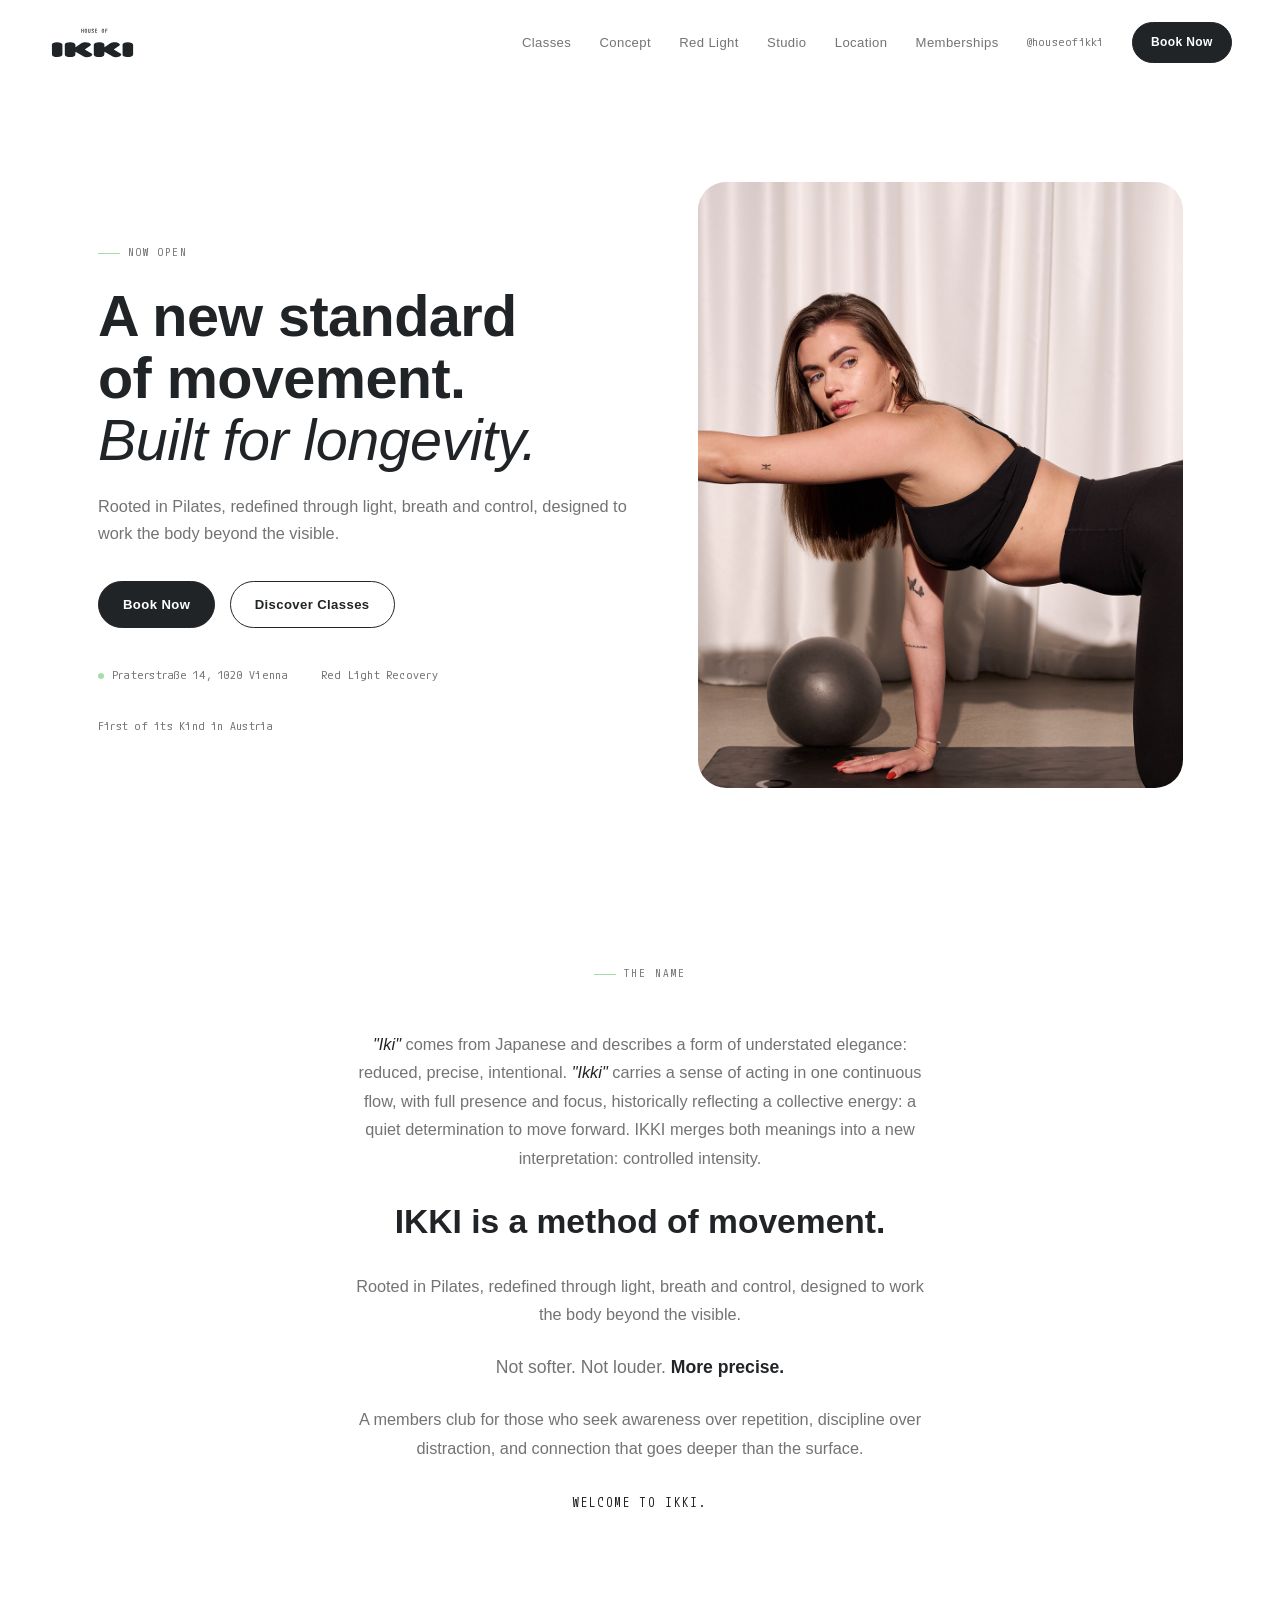
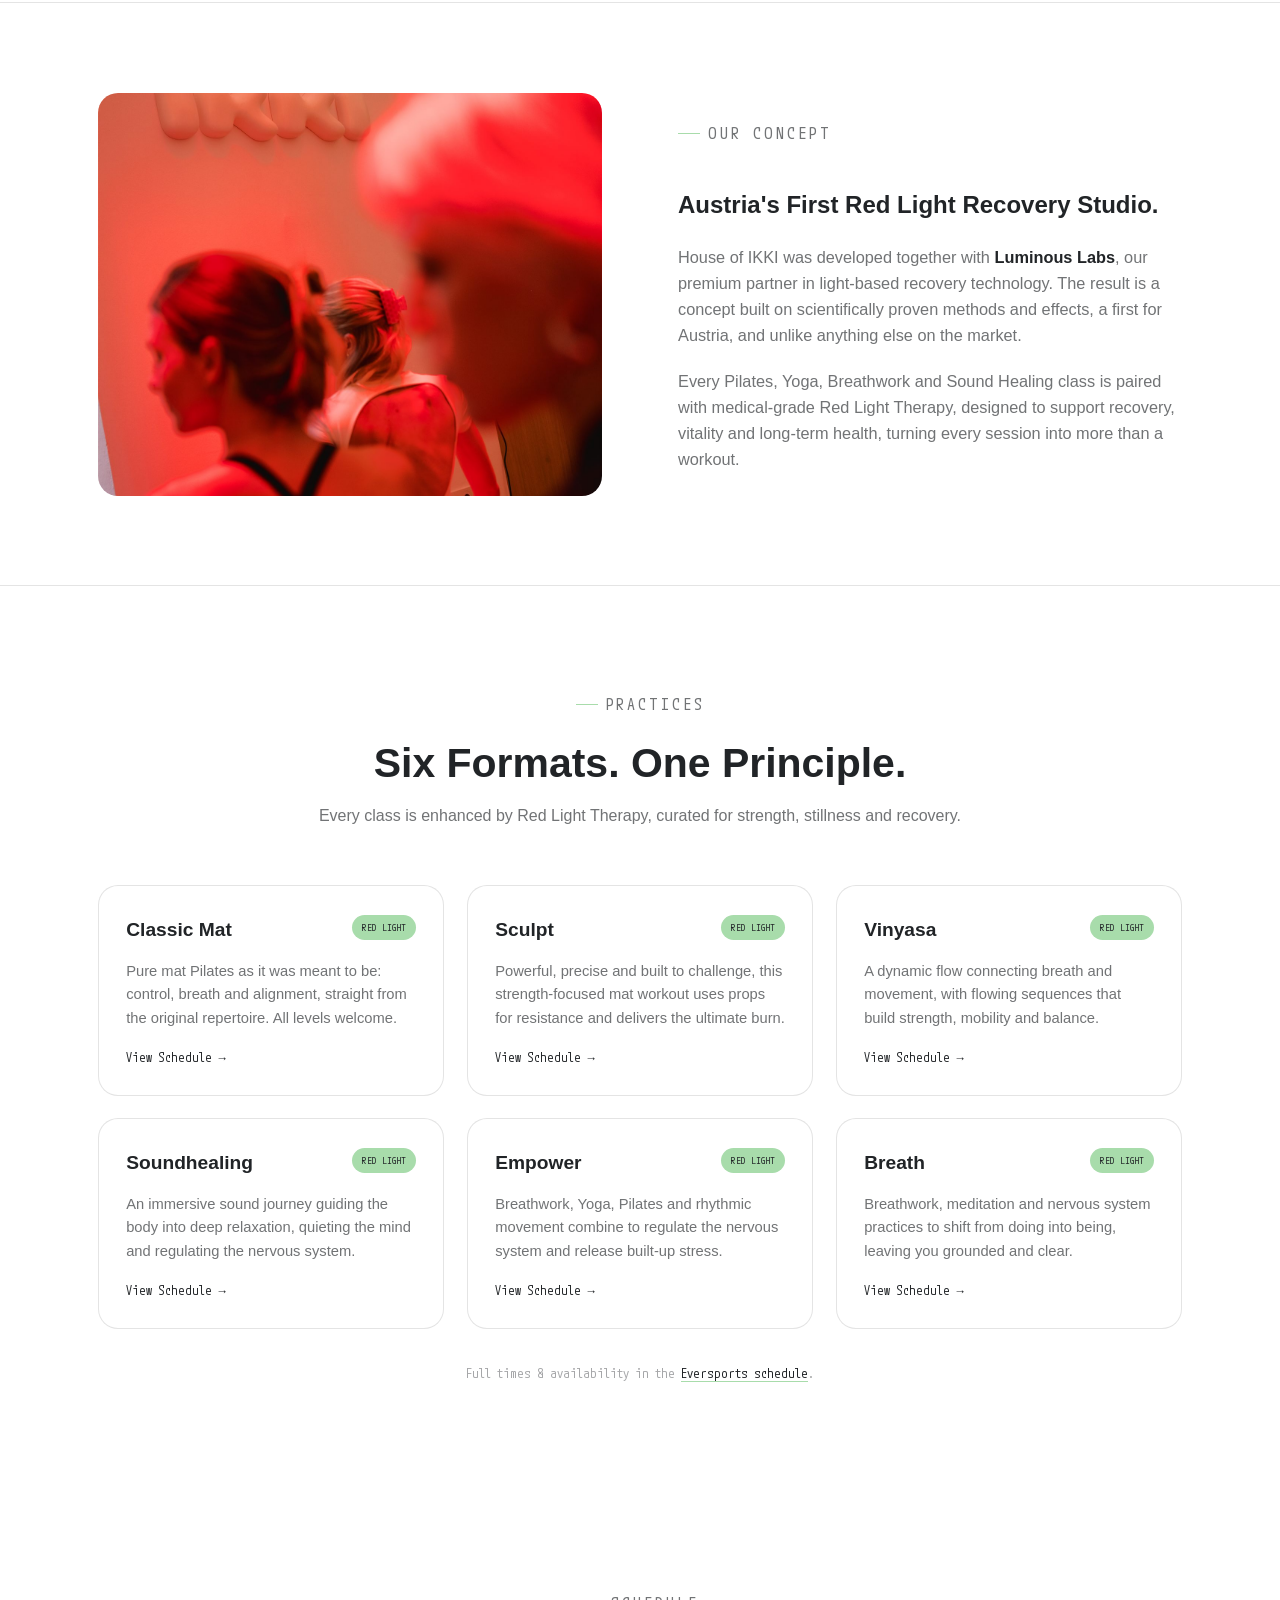
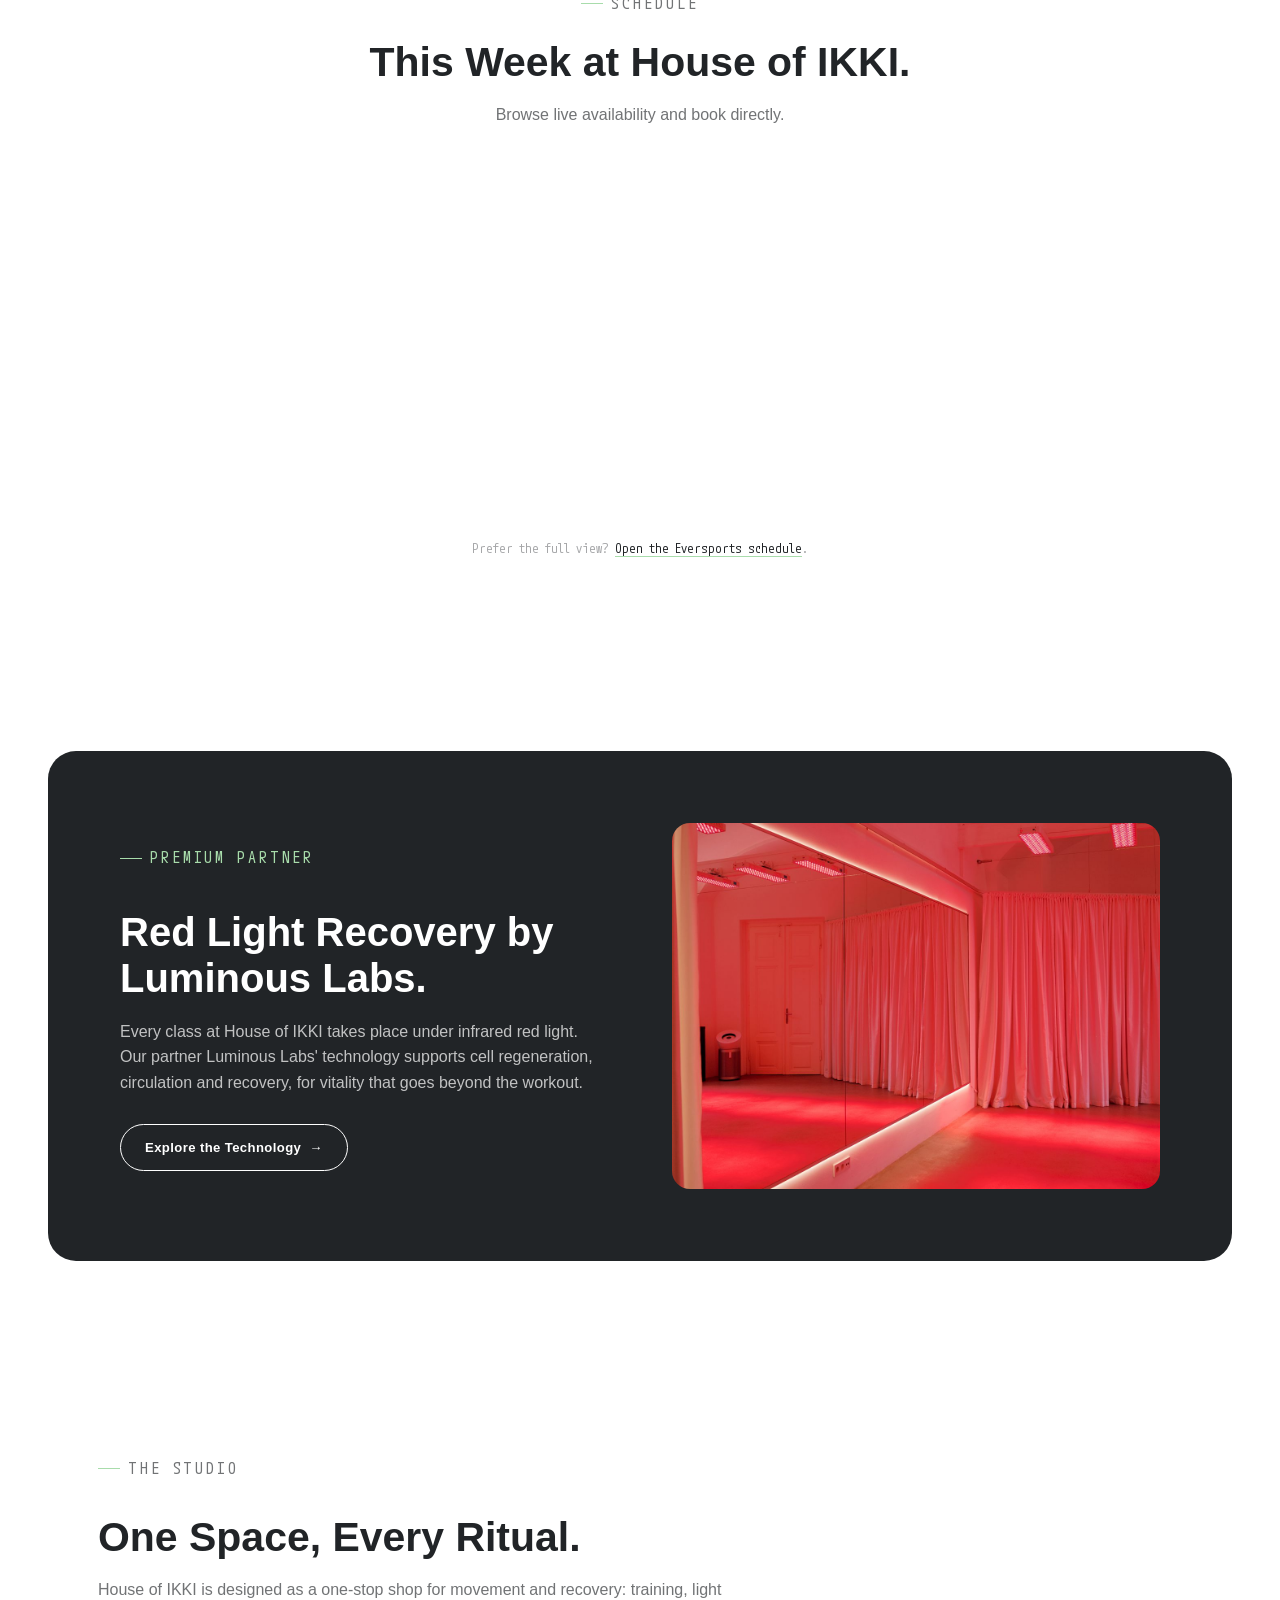
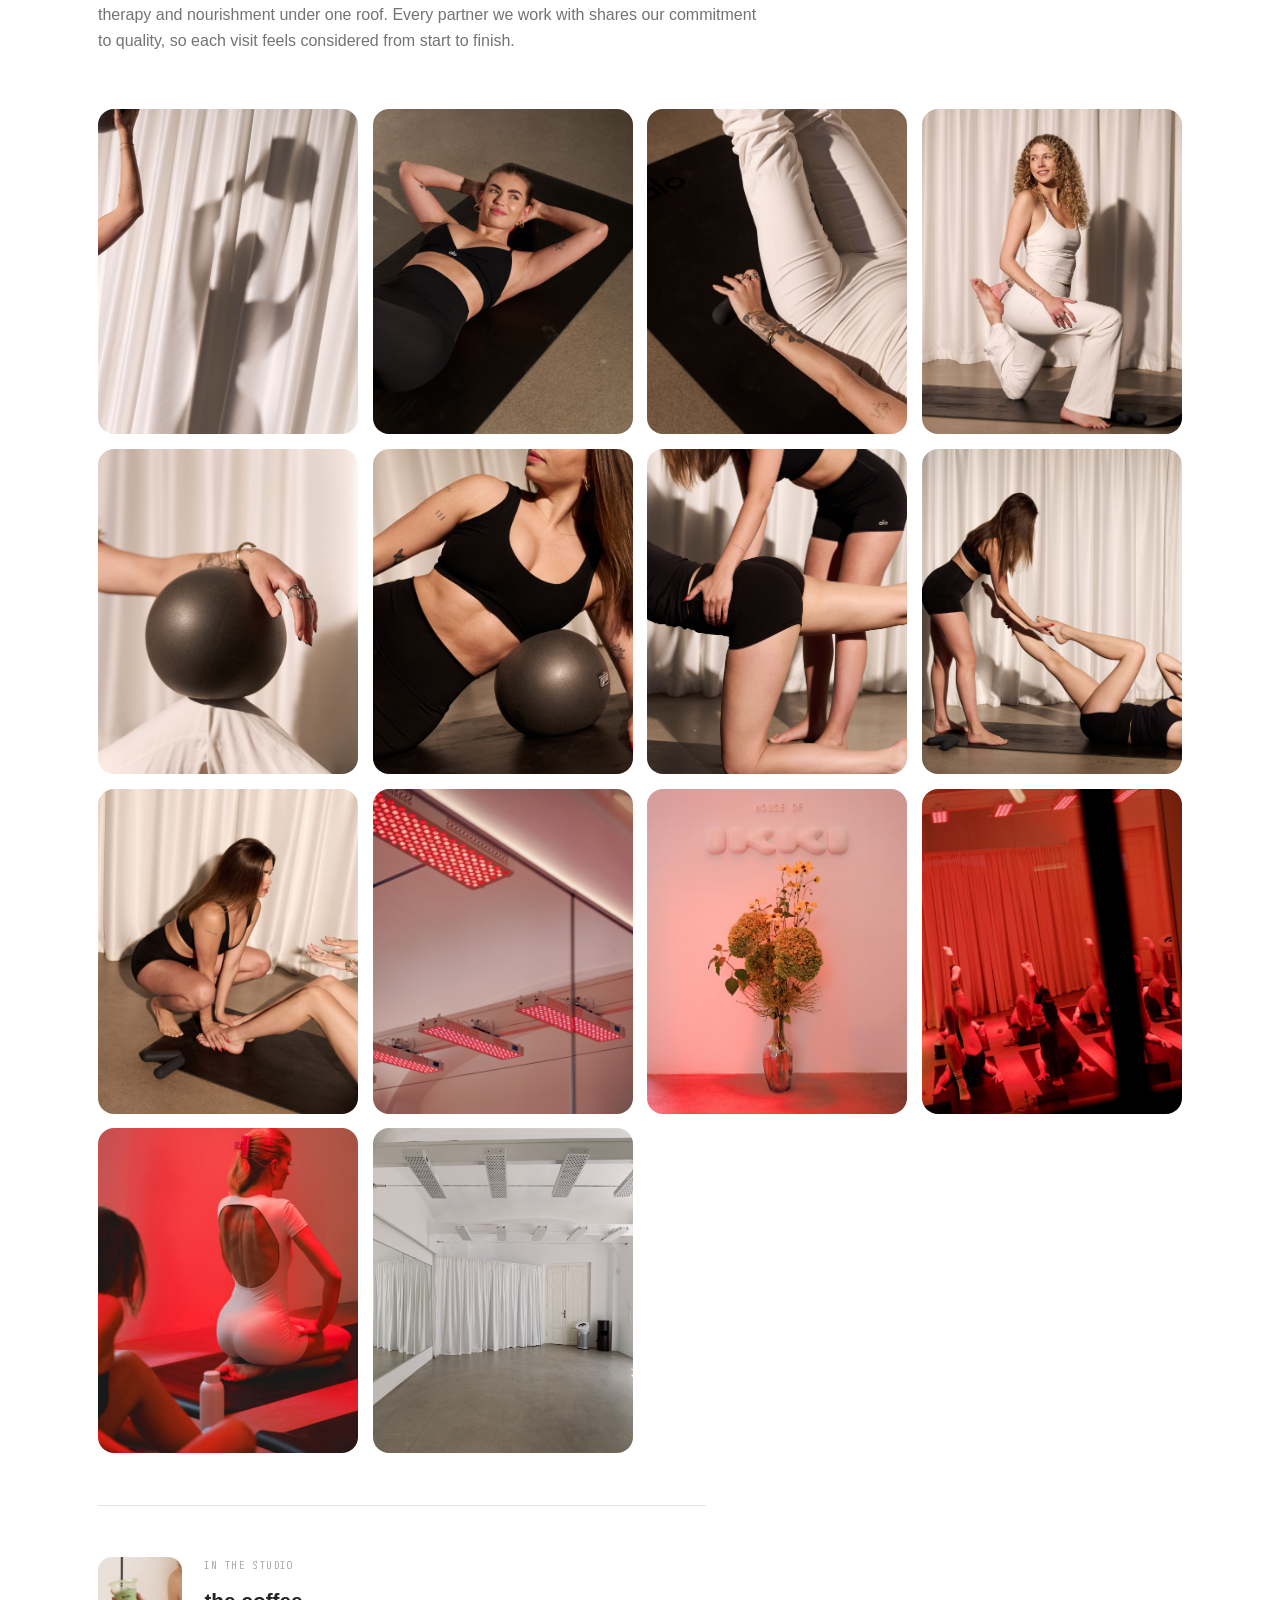
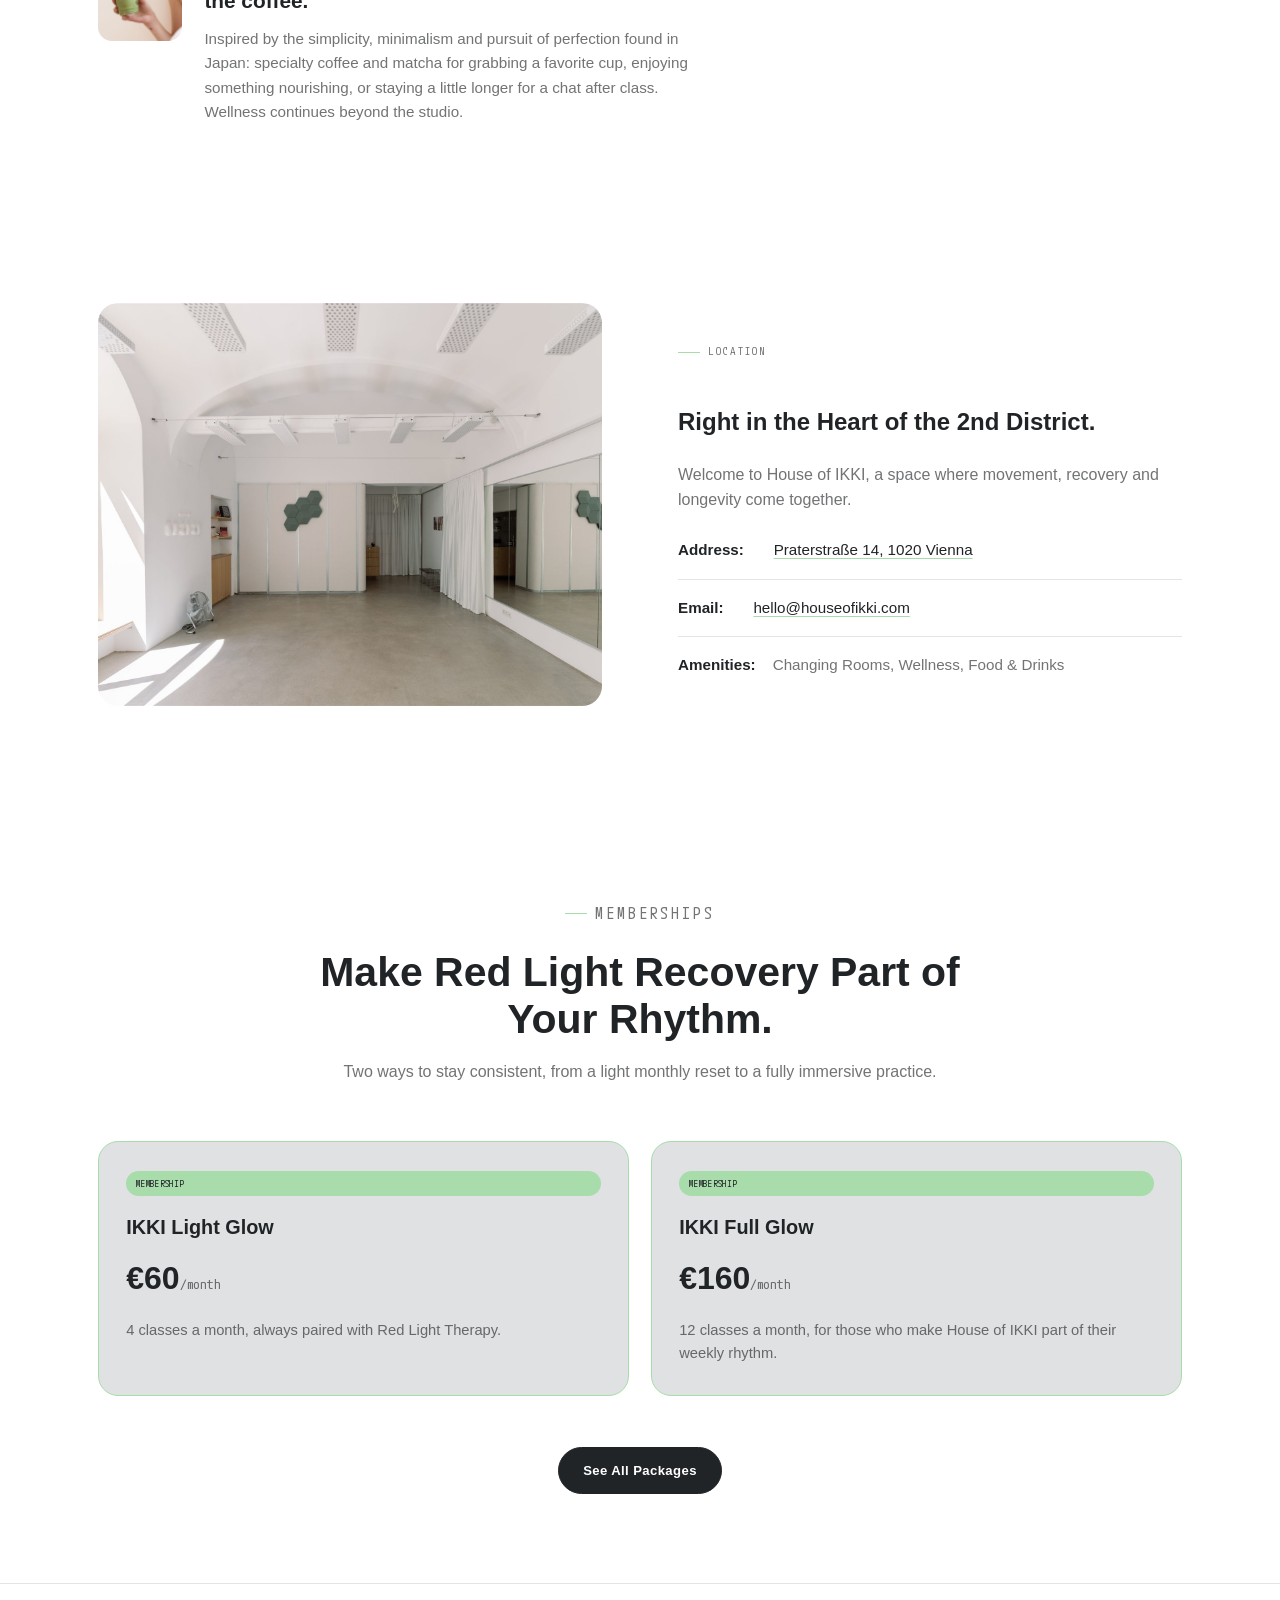
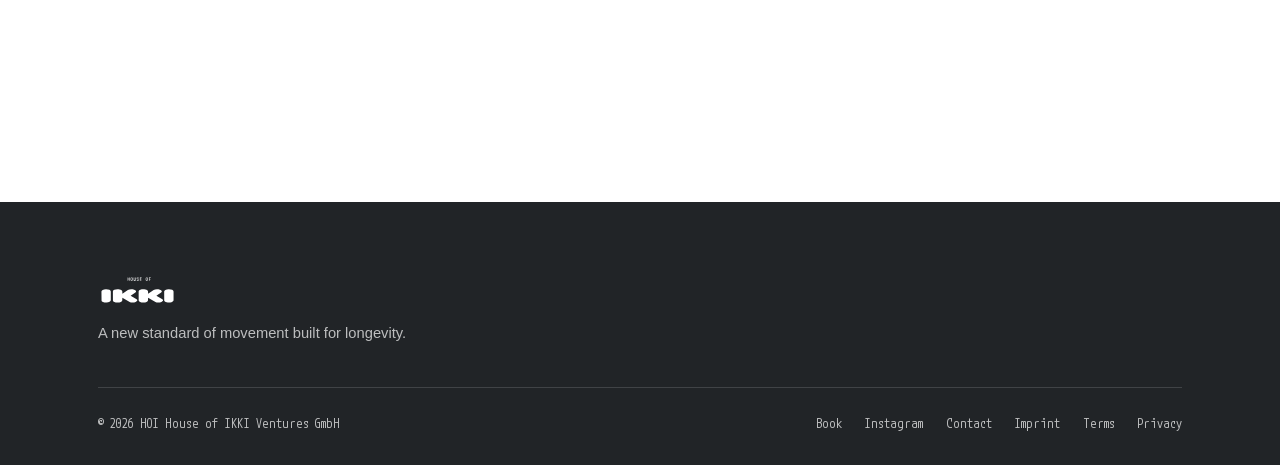
==== commit 9a43952c: "Update Datenschutzerklärung to v2.0, host AGB directly too Datenschutzerklärung v2.0 closes the thre" ====
--- a/index.html
+++ b/index.html
@@ -352,6 +352,7 @@
           <a href="https://www.instagram.com/houseofikki?igsh=MXQ0MG1qejBoOW1pYQ==" target="_blank" rel="noopener noreferrer">Instagram</a>
           <a href="mailto:hello@houseofikki.com">Contact</a>
           <a href="impressum.html">Imprint</a>
+          <a href="legal/agb.pdf" target="_blank" rel="noopener noreferrer">Terms</a>
           <a href="legal/datenschutzerklaerung.pdf" target="_blank" rel="noopener noreferrer">Privacy</a>
         </nav>
       </div>
